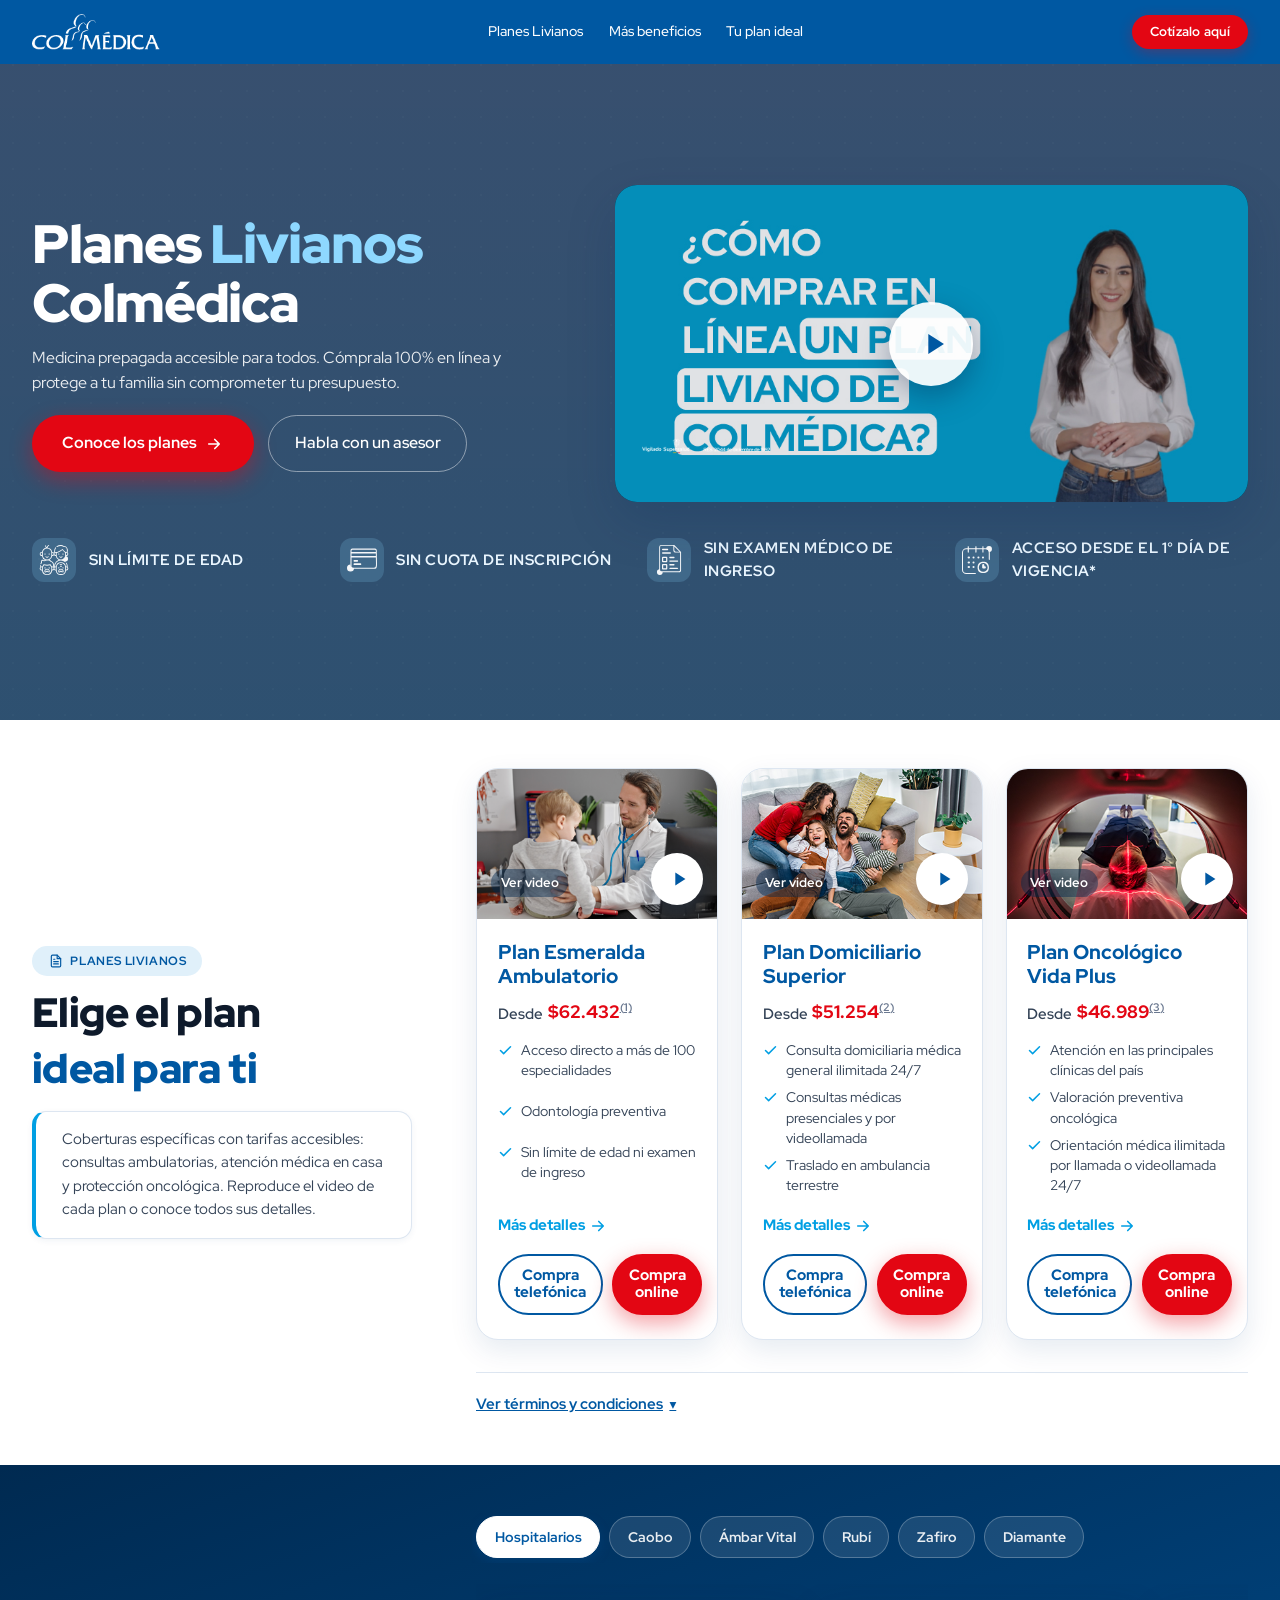
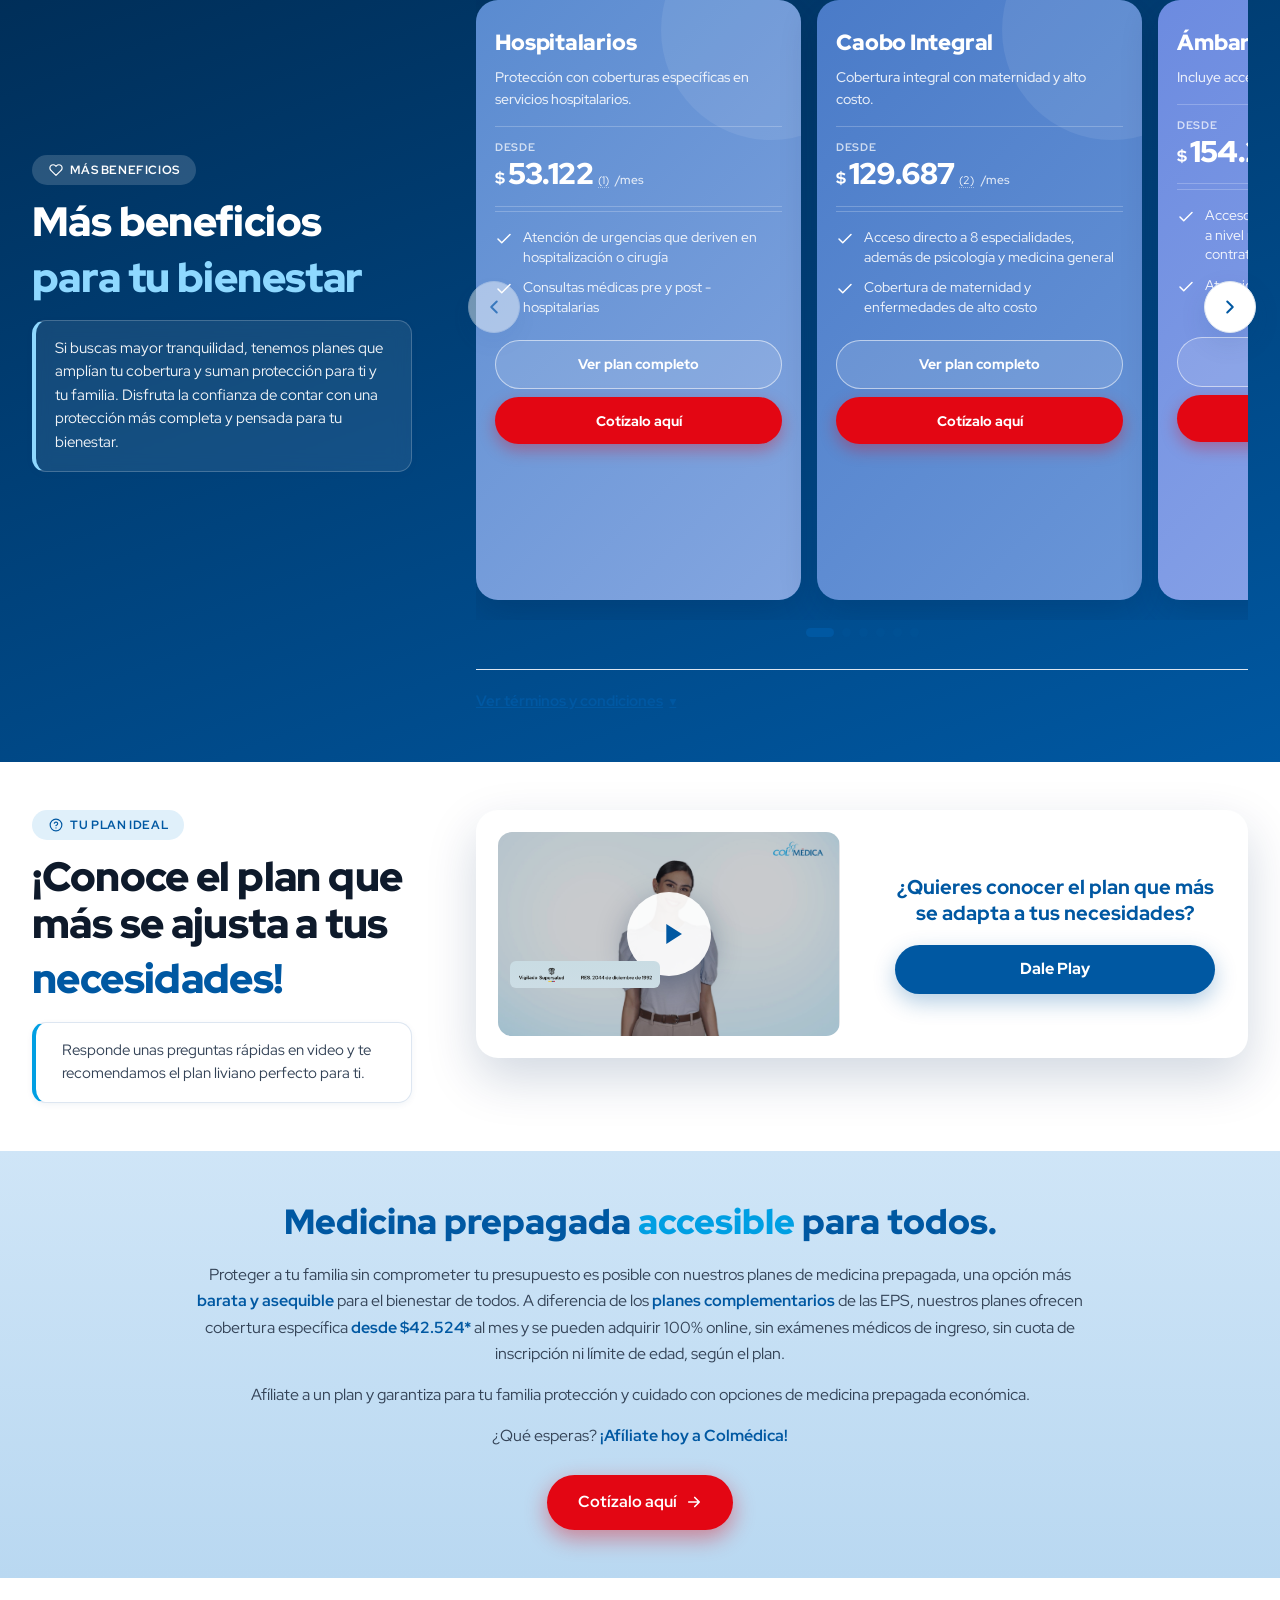
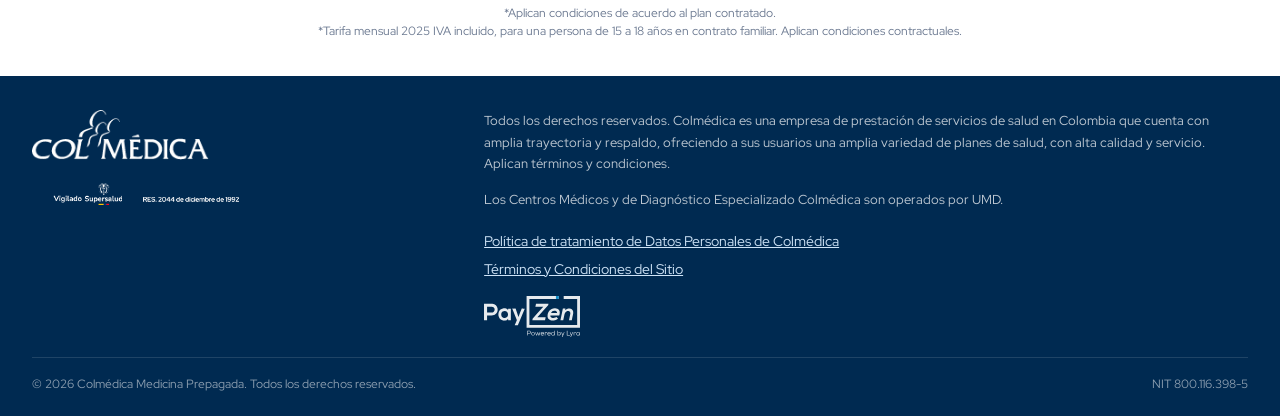
==== livianos.html @ 43567de6 "Landing Planes Livianos Colmédica en HTML limpio Migración de la página CMS a HTML estático: hero co" ====
<!DOCTYPE html>
<html lang="es">
<head>
<meta charset="UTF-8" />
<meta name="viewport" content="width=device-width, initial-scale=1.0" />
<title>Planes Livianos Colmédica | Medicina Prepagada Accesible</title>
<meta name="description" content="Complementa tu atención médica con los planes livianos de Colmédica: Esmeralda Ambulatorio, Domiciliario Superior y Oncológico Vida Plus. Medicina prepagada accesible, 100% online, sin cuota de inscripción ni examen médico de ingreso." />
<meta name="keywords" content="planes livianos, Colmédica, medicina prepagada, Esmeralda Ambulatorio, Domiciliario Superior, Oncológico Vida Plus, medicina prepagada económica, salud Colombia" />
<meta name="author" content="Colmédica Medicina Prepagada" />
<meta name="robots" content="index, follow, max-image-preview:large, max-snippet:-1, max-video-preview:-1" />
<meta name="theme-color" content="#0058A2" />
<meta name="color-scheme" content="light" />
<meta http-equiv="content-language" content="es-CO" />
<meta name="geo.region" content="CO" />

<!-- Favicons -->
<link rel="icon" href="livianos/fotos/favicon.ico" sizes="any" />
<link rel="icon" type="image/png" sizes="32x32" href="livianos/fotos/favicon-32.png" />
<link rel="icon" type="image/png" sizes="16x16" href="livianos/fotos/favicon-16.png" />
<link rel="apple-touch-icon" sizes="180x180" href="livianos/fotos/apple-touch-icon.png" />

<!-- Open Graph -->
<meta property="og:type" content="website" />
<meta property="og:site_name" content="Colmédica Medicina Prepagada" />
<meta property="og:title" content="Planes Livianos Colmédica | Medicina Prepagada Accesible" />
<meta property="og:description" content="Complementa tu atención médica con los planes livianos de Colmédica. Medicina prepagada accesible para todos: 100% online, sin cuota de inscripción ni examen médico de ingreso." />
<meta property="og:image" content="livianos/fotos/fondo-video.png" />
<meta property="og:locale" content="es_CO" />

<!-- ============================================================
     TRACKING (igual que la página actual del CMS)
     · GTM-T876BXW  -> contenedor de la página Planes Livianos
     · GTM-NNR6JKHM -> contenedor que usaba el videobot (ahora integrado)
     · Píxeles de Facebook y TikTok tal como están hoy.
     Si prefieres administrar todo desde un solo GTM, borra los bloques sobrantes.
     ============================================================ -->
<!-- Google Tag Manager (página) -->
<script>
(function(w,d,s,l,i){w[l]=w[l]||[];w[l].push({'gtm.start':new Date().getTime(),event:'gtm.js'});
var f=d.getElementsByTagName(s)[0],j=d.createElement(s),dl=l!='dataLayer'?'&l='+l:'';j.async=true;
j.src='https://www.googletagmanager.com/gtm.js?id='+i+dl;f.parentNode.insertBefore(j,f);
})(window,document,'script','dataLayer','GTM-T876BXW');
</script>
<!-- Google Tag Manager (videobot) -->
<script>
(function(w,d,s,l,i){w[l]=w[l]||[];w[l].push({'gtm.start':new Date().getTime(),event:'gtm.js'});
var f=d.getElementsByTagName(s)[0],j=d.createElement(s),dl=l!='dataLayer'?'&l='+l:'';j.async=true;
j.src='https://www.googletagmanager.com/gtm.js?id='+i+dl;f.parentNode.insertBefore(j,f);
})(window,document,'script','dataLayer','GTM-NNR6JKHM');
</script>
<!-- Facebook Pixel -->
<script>
!function(f,b,e,v,n,t,s){if(f.fbq)return;n=f.fbq=function(){n.callMethod?
n.callMethod.apply(n,arguments):n.queue.push(arguments)};if(!f._fbq)f._fbq=n;
n.push=n;n.loaded=!0;n.version='2.0';n.queue=[];t=b.createElement(e);t.async=!0;
t.src=v;s=b.getElementsByTagName(e)[0];s.parentNode.insertBefore(t,s)}(window,document,'script',
'https://connect.facebook.net/en_US/fbevents.js');
fbq('init','948938515221843');
fbq('init','1022599058648004');
fbq('track','PageView');
</script>
<!-- TikTok Pixel -->
<script>
!function(d,g,e){d.TiktokAnalyticsObject=e;var a=d[e]=d[e]||[];a.methods="page track identify instances debug on off once ready alias group enableCookie disableCookie holdConsent revokeConsent grantConsent".split(" ");a.setAndDefer=function(b,c){b[c]=function(){b.push([c].concat(Array.prototype.slice.call(arguments,0)))}};for(var i=0;i<a.methods.length;i++)a.setAndDefer(a,a.methods[i]);a.instance=function(b){b=a._i[b]||[];for(var c=0;c<a.methods.length;c++)a.setAndDefer(b,a.methods[c]);return b};a.load=function(b,c){var f="https://analytics.tiktok.com/i18n/pixel/events.js";a._i=a._i||{};a._i[b]=[];a._i[b]._u=f;a._t=a._t||{};a._t[b]=+new Date;a._o=a._o||{};a._o[b]=c||{};c=document.createElement("script");c.type="text/javascript";c.async=!0;c.src=f+"?sdkid="+b+"&lib="+e;b=document.getElementsByTagName("script")[0];b.parentNode.insertBefore(c,b)};a.load("D61MQ9RC77U10VTVVP10");a.page()}(window,document,"ttq");
</script>

<!-- Red Hat Display (manual de marca) -->
<link rel="preconnect" href="https://fonts.googleapis.com">
<link rel="preconnect" href="https://fonts.gstatic.com" crossorigin>
<link href="https://fonts.googleapis.com/css2?family=Red+Hat+Display:wght@400;500;700;900&display=swap" rel="stylesheet">

<!-- El ?v= es la "versión". Cada vez que edites estilos.css, SUBE este número -->
<link rel="stylesheet" href="livianos/css/estilos.css?v=2">

<!-- =========== DATOS ESTRUCTURADOS (schema.org / JSON-LD) =========== -->
<script type="application/ld+json">
{
  "@context": "https://schema.org",
  "@graph": [
    {
      "@type": ["MedicalOrganization", "Organization"],
      "@id": "#organization",
      "name": "Colmédica Medicina Prepagada",
      "alternateName": "Colmédica",
      "url": "https://www.colmedica.com",
      "slogan": "En Colmédica te queremos bien",
      "description": "Colmédica es una compañía de medicina prepagada en Colombia. Sus planes livianos ofrecen coberturas específicas con tarifas accesibles: consultas ambulatorias, atención domiciliaria y protección oncológica.",
      "areaServed": { "@type": "Country", "name": "Colombia" },
      "sameAs": [
        "https://www.colmedica.com",
        "https://www.facebook.com/Colmedica",
        "https://www.instagram.com/colmedica",
        "https://www.linkedin.com/company/colmedica",
        "https://www.youtube.com/user/Colmedica"
      ]
    },
    {
      "@type": "OfferCatalog",
      "@id": "#planes-livianos",
      "name": "Planes Livianos de medicina prepagada Colmédica",
      "provider": { "@id": "#organization" },
      "itemListElement": [
        { "@type": "Offer", "name": "Plan Esmeralda Ambulatorio", "category": "Medicina prepagada", "price": "62432", "priceCurrency": "COP", "availability": "https://schema.org/InStock", "url": "plan-esmeralda-ambulatorio.html", "itemOffered": { "@type": "Service", "name": "Plan Esmeralda Ambulatorio", "serviceType": "Medicina prepagada", "provider": { "@id": "#organization" } } },
        { "@type": "Offer", "name": "Plan Domiciliario Superior", "category": "Medicina prepagada", "price": "51254", "priceCurrency": "COP", "availability": "https://schema.org/InStock", "url": "plan-domiciliario-superior.html", "itemOffered": { "@type": "Service", "name": "Plan Domiciliario Superior", "serviceType": "Medicina prepagada", "provider": { "@id": "#organization" } } },
        { "@type": "Offer", "name": "Plan Oncológico Vida Plus", "category": "Medicina prepagada", "price": "46989", "priceCurrency": "COP", "availability": "https://schema.org/InStock", "url": "plan-oncologico-vida-plus.html", "itemOffered": { "@type": "Service", "name": "Plan Oncológico Vida Plus", "serviceType": "Medicina prepagada", "provider": { "@id": "#organization" } } }
      ]
    }
  ]
}
</script>
</head>
<body>

<!-- Google Tag Manager (noscript) -->
<noscript><iframe src="https://www.googletagmanager.com/ns.html?id=GTM-T876BXW" height="0" width="0" style="display:none;visibility:hidden"></iframe></noscript>
<noscript><img height="1" width="1" style="display:none" src="https://www.facebook.com/tr?id=948938515221843&ev=PageView&noscript=1"></noscript>

<a class="skip-link" href="#contenido">Saltar al contenido</a>

<!-- Progress bar -->
<div id="scroll-progress"></div>

<!-- =========== HEADER =========== -->
<header class="site-header" id="siteHeader">
  <div class="wrap header-inner">
    <a href="#" class="logo-link" aria-label="Colmédica inicio">
      <img src="livianos/fotos/colmedica-logo-white.png" alt="Colmédica" class="brand-logo">
    </a>

    <nav class="main-nav">
      <a href="#planes">Planes Livianos</a>
      <a href="#beneficios">Más beneficios</a>
      <a href="#tu-plan-ideal">Tu plan ideal</a>
    </nav>

    <div class="header-actions">
      <a href="https://colmedica.s3.us-east-2.amazonaws.com/index.html" class="btn-header-cta" data-s3="livianos">Cotízalo aquí</a>
      <button class="hamburger" id="hamburgerBtn" aria-label="Menú">
        <span></span><span></span><span></span>
      </button>
    </div>
  </div>
</header>

<!-- Mobile menu -->
<div class="mobile-menu" id="mobileMenu" aria-hidden="true">
  <a href="#planes" onclick="closeMobile()">Planes Livianos</a>
  <a href="#beneficios" onclick="closeMobile()">Más beneficios</a>
  <a href="#tu-plan-ideal" onclick="closeMobile()">Tu plan ideal</a>
</div>

<main id="contenido">

<!-- =========== HERO: video principal + beneficios =========== -->
<section class="hero hero--livianos">
  <div class="wrap hero-wrap">
    <div class="hero-grid">
      <div class="hero-copy">
        <h1>Planes <em>Livianos</em> Colmédica</h1>
        <p class="hero-sub">Medicina prepagada accesible para todos. Cómprala 100% en línea y protege a tu familia sin comprometer tu presupuesto.</p>
        <div class="hero-ctas">
          <a href="#planes" class="btn-primary">
            Conoce los planes
            <svg viewBox="0 0 24 24" width="18" height="18" fill="none" stroke="currentColor" stroke-width="2.2" stroke-linecap="round" stroke-linejoin="round"><path d="M5 12h14M13 6l6 6-6 6"/></svg>
          </a>
          <a href="https://colmedica.s3.us-east-2.amazonaws.com/index.html" class="btn-ghost" data-s3="livianos">Habla con un asesor</a>
        </div>
      </div>

      <!-- Video principal con sello Vigilado -->
      <div class="video-card">
        <video id="videoHome" poster="livianos/fotos/fondo-video.png" preload="metadata" playsinline>
          <source src="livianos/videos/Bienvenida_e-commerce.mp4" type="video/mp4">
        </video>
        <button class="video-play-btn" id="videoHomePlay" aria-label="Reproducir video">
          <span class="play-circle">
            <svg viewBox="0 0 24 24" fill="currentColor"><path d="M8 5v14l11-7z"/></svg>
          </span>
        </button>
        <span class="vigilado-video"><img src="livianos/fotos/logo-SuperSalud-Res-white.png" alt="Vigilado Supersalud"></span>
      </div>
    </div>

    <!-- Beneficios (misma estructura de la página actual) -->
    <div class="hero-benefits" role="list">
      <div class="hero-stat" role="listitem">
        <span class="hero-stat-icon"><img src="livianos/fotos/usuarios.svg" alt=""></span>
        <div class="hero-stat-text"><div class="hero-stat-label">Sin límite de edad</div></div>
      </div>
      <div class="hero-stat" role="listitem">
        <span class="hero-stat-icon"><img src="livianos/fotos/tarjeta.svg" alt=""></span>
        <div class="hero-stat-text"><div class="hero-stat-label">Sin cuota de inscripción</div></div>
      </div>
      <div class="hero-stat" role="listitem">
        <span class="hero-stat-icon"><img src="livianos/fotos/hoja.svg" alt=""></span>
        <div class="hero-stat-text"><div class="hero-stat-label">Sin examen médico de ingreso</div></div>
      </div>
      <div class="hero-stat" role="listitem">
        <span class="hero-stat-icon"><img src="livianos/fotos/calendario.svg" alt=""></span>
        <div class="hero-stat-text"><div class="hero-stat-label">Acceso desde el 1° día de vigencia*</div></div>
      </div>
    </div>
  </div>
</section>

<!-- =========== 1. PLANES LIVIANOS =========== -->
<section class="block band-soft" id="planes">
  <div class="wrap">
    <div class="col-aside">
      <div class="section-header">
        <span class="section-tag"><span class="section-tag-icon"><svg viewBox="0 0 24 24" fill="none" stroke="currentColor" stroke-width="2" stroke-linecap="round" stroke-linejoin="round"><path d="M14 2H6a2 2 0 0 0-2 2v16a2 2 0 0 0 2 2h12a2 2 0 0 0 2-2V8z"/><path d="M14 2v6h6M16 13H8M16 17H8M10 9H8"/></svg></span>Planes Livianos</span>
        <h2 class="section-title">Elige el plan <em>ideal para ti</em></h2>
      </div>
      <div class="seo-card seo-card--no-icon">
        <p>Coberturas específicas con tarifas accesibles: consultas ambulatorias, atención médica en casa y protección oncológica. Reproduce el video de cada plan o conoce todos sus detalles.</p>
      </div>
    </div>

    <div class="col-body">
      <div class="livianos-grid">

        <!-- Plan Esmeralda Ambulatorio -->
        <article class="lplan-card">
          <button class="lplan-media" type="button" onclick="openPlanVideo('esmeralda')" aria-label="Ver video del Plan Esmeralda Ambulatorio">
            <img src="livianos/fotos/EsmeraldaAmbulatorioHome.png" alt="Plan Esmeralda Ambulatorio" loading="lazy">
            <span class="lplan-play-label">Ver video</span>
            <span class="lplan-play"><svg viewBox="0 0 24 24" fill="currentColor"><path d="M8 5v14l11-7z"/></svg></span>
          </button>
          <div class="lplan-body">
            <a href="plan-esmeralda-ambulatorio.html" class="agregar-utm"><h3>Plan Esmeralda Ambulatorio</h3></a>
            <p class="lplan-price"><span class="lplan-price-from">Desde</span>$62.432<sup><a href="#livianos-terms" data-open-terms>(1)</a></sup></p>
            <ul class="lplan-features">
              <li><svg viewBox="0 0 24 24" fill="none" stroke="currentColor" stroke-width="2.4" stroke-linecap="round" stroke-linejoin="round"><path d="M20 6 9 17l-5-5"/></svg>Acceso directo a más de 100 especialidades</li>
              <li><svg viewBox="0 0 24 24" fill="none" stroke="currentColor" stroke-width="2.4" stroke-linecap="round" stroke-linejoin="round"><path d="M20 6 9 17l-5-5"/></svg>Odontología preventiva</li>
              <li><svg viewBox="0 0 24 24" fill="none" stroke="currentColor" stroke-width="2.4" stroke-linecap="round" stroke-linejoin="round"><path d="M20 6 9 17l-5-5"/></svg>Sin límite de edad ni examen de ingreso</li>
            </ul>
            <div class="lplan-detalles">
              <a href="plan-esmeralda-ambulatorio.html" class="agregar-utm">Más detalles <svg viewBox="0 0 24 24" fill="none" stroke="currentColor" stroke-width="2.2" stroke-linecap="round" stroke-linejoin="round"><path d="M5 12h14M13 6l6 6-6 6"/></svg></a>
            </div>
            <div class="lplan-actions">
              <button class="btn-tel" type="button" data-s3="livianos">Compra telefónica</button>
              <a class="btn-buy agregar-utm" href="https://www.colmedica.com/Productos/Paginas/Registro.aspx?CodigoPlan=40">Compra online</a>
            </div>
          </div>
        </article>

        <!-- Plan Domiciliario Superior -->
        <article class="lplan-card">
          <button class="lplan-media" type="button" onclick="openPlanVideo('domiciliario')" aria-label="Ver video del Plan Domiciliario Superior">
            <img src="livianos/fotos/DomiciliarioSuperiorHome.png" alt="Plan Domiciliario Superior" loading="lazy">
            <span class="lplan-play-label">Ver video</span>
            <span class="lplan-play"><svg viewBox="0 0 24 24" fill="currentColor"><path d="M8 5v14l11-7z"/></svg></span>
          </button>
          <div class="lplan-body">
            <a href="plan-domiciliario-superior.html" class="agregar-utm"><h3>Plan Domiciliario Superior</h3></a>
            <p class="lplan-price"><span class="lplan-price-from">Desde</span>$51.254<sup><a href="#livianos-terms" data-open-terms>(2)</a></sup></p>
            <ul class="lplan-features">
              <li><svg viewBox="0 0 24 24" fill="none" stroke="currentColor" stroke-width="2.4" stroke-linecap="round" stroke-linejoin="round"><path d="M20 6 9 17l-5-5"/></svg>Consulta domiciliaria médica general ilimitada 24/7</li>
              <li><svg viewBox="0 0 24 24" fill="none" stroke="currentColor" stroke-width="2.4" stroke-linecap="round" stroke-linejoin="round"><path d="M20 6 9 17l-5-5"/></svg>Consultas médicas presenciales y por videollamada</li>
              <li><svg viewBox="0 0 24 24" fill="none" stroke="currentColor" stroke-width="2.4" stroke-linecap="round" stroke-linejoin="round"><path d="M20 6 9 17l-5-5"/></svg>Traslado en ambulancia terrestre</li>
            </ul>
            <div class="lplan-detalles">
              <a href="plan-domiciliario-superior.html" class="agregar-utm">Más detalles <svg viewBox="0 0 24 24" fill="none" stroke="currentColor" stroke-width="2.2" stroke-linecap="round" stroke-linejoin="round"><path d="M5 12h14M13 6l6 6-6 6"/></svg></a>
            </div>
            <div class="lplan-actions">
              <button class="btn-tel" type="button" data-s3="livianos">Compra telefónica</button>
              <a class="btn-buy agregar-utm" href="https://www.colmedica.com/Productos/Paginas/Registro.aspx?CodigoPlan=102">Compra online</a>
            </div>
          </div>
        </article>

        <!-- Plan Oncológico Vida Plus -->
        <article class="lplan-card">
          <button class="lplan-media" type="button" onclick="openPlanVideo('oncologico')" aria-label="Ver video del Plan Oncológico Vida Plus">
            <img src="livianos/fotos/OncologicoHome.png" alt="Plan Oncológico Vida Plus" loading="lazy">
            <span class="lplan-play-label">Ver video</span>
            <span class="lplan-play"><svg viewBox="0 0 24 24" fill="currentColor"><path d="M8 5v14l11-7z"/></svg></span>
          </button>
          <div class="lplan-body">
            <a href="plan-oncologico-vida-plus.html" class="agregar-utm"><h3>Plan Oncológico Vida Plus</h3></a>
            <p class="lplan-price"><span class="lplan-price-from">Desde</span>$46.989<sup><a href="#livianos-terms" data-open-terms>(3)</a></sup></p>
            <ul class="lplan-features">
              <li><svg viewBox="0 0 24 24" fill="none" stroke="currentColor" stroke-width="2.4" stroke-linecap="round" stroke-linejoin="round"><path d="M20 6 9 17l-5-5"/></svg>Atención en las principales clínicas del país</li>
              <li><svg viewBox="0 0 24 24" fill="none" stroke="currentColor" stroke-width="2.4" stroke-linecap="round" stroke-linejoin="round"><path d="M20 6 9 17l-5-5"/></svg>Valoración preventiva oncológica</li>
              <li><svg viewBox="0 0 24 24" fill="none" stroke="currentColor" stroke-width="2.4" stroke-linecap="round" stroke-linejoin="round"><path d="M20 6 9 17l-5-5"/></svg>Orientación médica ilimitada por llamada o videollamada 24/7</li>
            </ul>
            <div class="lplan-detalles">
              <a href="plan-oncologico-vida-plus.html" class="agregar-utm">Más detalles <svg viewBox="0 0 24 24" fill="none" stroke="currentColor" stroke-width="2.2" stroke-linecap="round" stroke-linejoin="round"><path d="M5 12h14M13 6l6 6-6 6"/></svg></a>
            </div>
            <div class="lplan-actions">
              <button class="btn-tel" type="button" data-s3="livianos">Compra telefónica</button>
              <a class="btn-buy agregar-utm" href="https://www.colmedica.com/Productos/Paginas/Registro.aspx?CodigoPlan=88">Compra online</a>
            </div>
          </div>
        </article>
      </div>

      <!-- Términos y condiciones de los planes livianos -->
      <details class="terms-toggle" id="livianos-terms">
        <summary>Ver términos y condiciones</summary>
        <div class="terms-content">
          <ol class="terms-list">
            <li>Valor mensual 2026 con IVA para una persona de 3 a 17 años, plan <strong>Esmeralda Ambulatorio</strong>. Aplican condiciones contractuales.</li>
            <li>Tarifa mensual IVA incluido, plan <strong>Domiciliario Superior</strong>. Aplican condiciones. No aplica para contratos ya existentes.</li>
            <li>Valor mensual 2026 con IVA para una persona de 15 a 18 años en un contrato familiar, plan <strong>Oncológico Vida Plus</strong>. Aplican condiciones contractuales.</li>
          </ol>
          <p>*Aplican condiciones de acuerdo al plan contratado.</p>
          <p>La celebración de contratos de medicina prepagada requiere afiliación al Sistema General de Seguridad Social en Salud y continuidad en el pago de las cotizaciones.</p>
        </div>
      </details>
    </div>
  </div>
</section>

<!-- =========== 2. MÁS BENEFICIOS PARA TU BIENESTAR (planes de la landing, de Hospitalarios a Diamante) =========== -->
<section class="block band-blue" id="beneficios">
  <div class="wrap">
    <div class="col-aside">
      <div class="section-header">
        <span class="section-tag"><span class="section-tag-icon"><svg viewBox="0 0 24 24" fill="none" stroke="currentColor" stroke-width="2" stroke-linecap="round" stroke-linejoin="round"><path d="M20.84 4.61a5.5 5.5 0 0 0-7.78 0L12 5.67l-1.06-1.06a5.5 5.5 0 0 0-7.78 7.78l1.06 1.06L12 21.23l7.78-7.78 1.06-1.06a5.5 5.5 0 0 0 0-7.78z"/></svg></span>Más beneficios</span>
        <h2 class="section-title">Más beneficios <em>para tu bienestar</em></h2>
      </div>
      <div class="seo-card">
        <p>Si buscas mayor tranquilidad, tenemos planes que amplían tu cobertura y suman protección para ti y tu familia. Disfruta la confianza de contar con una protección más completa y pensada para tu bienestar.</p>
      </div>
    </div>

    <div class="col-body">
      <!-- Carrusel de NOMBRES de planes (pills) — sincronizado con las cards -->
      <div class="planes-pills-wrap">
        <div class="planes-pills" id="planesPills" role="tablist" aria-label="Selecciona un plan"></div>
      </div>

      <div class="planes-carousel-wrap">
        <button class="carousel-arrow prev" id="planPrev" aria-label="Plan anterior">
          <svg viewBox="0 0 24 24" fill="none" stroke="currentColor" stroke-width="2.2" stroke-linecap="round" stroke-linejoin="round"><path d="M15 18l-6-6 6-6"/></svg>
        </button>
        <button class="carousel-arrow next" id="planNext" aria-label="Plan siguiente">
          <svg viewBox="0 0 24 24" fill="none" stroke="currentColor" stroke-width="2.2" stroke-linecap="round" stroke-linejoin="round"><path d="M9 18l6-6-6-6"/></svg>
        </button>

        <div class="planes-carousel" id="planesCarousel">
          <!-- 1. Hospitalarios -->
          <article class="plan-card" data-gama="hospitalarios">
            <h3 class="plan-gama">Hospitalarios</h3>
            <p class="plan-tagline">Protección con coberturas específicas en servicios hospitalarios.</p>
            <div class="plan-price">
              <span class="plan-price-from">Desde</span>
              <div class="plan-price-amount">
                <span class="plan-price-currency">$</span>
                <span class="plan-price-value">53.122</span><sup class="plan-price-ref"><a href="#planes-terms" data-open-terms>(1)</a></sup>
                <span class="plan-price-period">/mes</span>
              </div>
            </div>
            <ul class="plan-features">
              <li><svg viewBox="0 0 24 24" fill="none" stroke="currentColor" stroke-width="2" stroke-linecap="round" stroke-linejoin="round"><path d="M20 6 9 17l-5-5"/></svg>Atención de urgencias que deriven en hospitalización o cirugía</li>
              <li><svg viewBox="0 0 24 24" fill="none" stroke="currentColor" stroke-width="2" stroke-linecap="round" stroke-linejoin="round"><path d="M20 6 9 17l-5-5"/></svg>Consultas médicas pre y post - hospitalarias</li>
            </ul>
            <div class="plan-actions">
              <button class="btn-plan-detail" onclick="openPlan('hospitalarios')">Ver plan completo</button>
              <a href="https://colmedica.s3.us-east-2.amazonaws.com/index.html" class="btn-plan-cotizar" data-s3-gama="hospitalarios">Cotízalo aquí</a>
            </div>
          </article>

          <!-- 2. Caobo Integral -->
          <article class="plan-card" data-gama="caobo">
            <h3 class="plan-gama">Caobo Integral</h3>
            <p class="plan-tagline">Cobertura integral con maternidad y alto costo.</p>
            <div class="plan-price">
              <span class="plan-price-from">Desde</span>
              <div class="plan-price-amount">
                <span class="plan-price-currency">$</span>
                <span class="plan-price-value">129.687</span><sup class="plan-price-ref"><a href="#planes-terms" data-open-terms>(2)</a></sup>
                <span class="plan-price-period">/mes</span>
              </div>
            </div>
            <ul class="plan-features">
              <li><svg viewBox="0 0 24 24" fill="none" stroke="currentColor" stroke-width="2" stroke-linecap="round" stroke-linejoin="round"><path d="M20 6 9 17l-5-5"/></svg>Acceso directo a 8 especialidades, además de psicología y medicina general</li>
              <li><svg viewBox="0 0 24 24" fill="none" stroke="currentColor" stroke-width="2" stroke-linecap="round" stroke-linejoin="round"><path d="M20 6 9 17l-5-5"/></svg>Cobertura de maternidad y enfermedades de alto costo</li>
            </ul>
            <div class="plan-actions">
              <button class="btn-plan-detail" onclick="openPlan('caobo')">Ver plan completo</button>
              <a href="https://colmedica.s3.us-east-2.amazonaws.com/index.html" class="btn-plan-cotizar" data-s3-gama="caobo">Cotízalo aquí</a>
            </div>
          </article>

          <!-- 3. Ámbar Vital -->
          <article class="plan-card" data-gama="ambar">
            <h3 class="plan-gama">Ámbar Vital</h3>
            <p class="plan-tagline">Incluye acceso a 4 clínicas VIP a nivel nacional.</p>
            <div class="plan-price">
              <span class="plan-price-from">Desde</span>
              <div class="plan-price-amount">
                <span class="plan-price-currency">$</span>
                <span class="plan-price-value">154.219</span><sup class="plan-price-ref"><a href="#planes-terms" data-open-terms>(3)</a></sup>
                <span class="plan-price-period">/mes</span>
              </div>
            </div>
            <ul class="plan-features">
              <li><svg viewBox="0 0 24 24" fill="none" stroke="currentColor" stroke-width="2" stroke-linecap="round" stroke-linejoin="round"><path d="M20 6 9 17l-5-5"/></svg>Acceso directo a médicos e instituciones a nivel nacional, de acuerdo con la red contratada para este plan</li>
              <li><svg viewBox="0 0 24 24" fill="none" stroke="currentColor" stroke-width="2" stroke-linecap="round" stroke-linejoin="round"><path d="M20 6 9 17l-5-5"/></svg>Atención en clínicas VIP en Bogotá, Cali, Medellín y Barranquilla</li>
            </ul>
            <div class="plan-actions">
              <button class="btn-plan-detail" onclick="openPlan('ambar')">Ver plan completo</button>
              <a href="https://colmedica.s3.us-east-2.amazonaws.com/index.html" class="btn-plan-cotizar" data-s3-gama="ambar">Cotízalo aquí</a>
            </div>
          </article>

          <!-- 4. Rubí -->
          <article class="plan-card" data-gama="rubi">
            <h3 class="plan-gama">Planes Rubí</h3>
            <p class="plan-tagline">Protección y cuidado confiable para los tuyos.</p>
            <div class="plan-price">
              <span class="plan-price-from">Desde</span>
              <div class="plan-price-amount">
                <span class="plan-price-currency">$</span>
                <span class="plan-price-value">257.664</span><sup class="plan-price-ref"><a href="#planes-terms" data-open-terms>(4)</a></sup>
                <span class="plan-price-period">/mes</span>
              </div>
            </div>
            <ul class="plan-features">
              <li><svg viewBox="0 0 24 24" fill="none" stroke="currentColor" stroke-width="2" stroke-linecap="round" stroke-linejoin="round"><path d="M20 6 9 17l-5-5"/></svg>Servicio de orientación médica 24/7</li>
              <li><svg viewBox="0 0 24 24" fill="none" stroke="currentColor" stroke-width="2" stroke-linecap="round" stroke-linejoin="round"><path d="M20 6 9 17l-5-5"/></svg>+100 especialidades de acceso directo</li>
              <li><svg viewBox="0 0 24 24" fill="none" stroke="currentColor" stroke-width="2" stroke-linecap="round" stroke-linejoin="round"><path d="M20 6 9 17l-5-5"/></svg>+4.400 profesionales adscritos</li>
              <li><svg viewBox="0 0 24 24" fill="none" stroke="currentColor" stroke-width="2" stroke-linecap="round" stroke-linejoin="round"><path d="M20 6 9 17l-5-5"/></svg>Medicamentos ambulatorios pre y post-hospitalarios</li>
              <li><svg viewBox="0 0 24 24" fill="none" stroke="currentColor" stroke-width="2" stroke-linecap="round" stroke-linejoin="round"><path d="M20 6 9 17l-5-5"/></svg>33 Centros Médicos, de Diagnóstico y Odontológicos propios</li>
            </ul>
            <div class="plan-actions">
              <button class="btn-plan-detail" onclick="openPlan('rubi')">Ver plan completo</button>
              <a href="https://colmedica.s3.us-east-2.amazonaws.com/index.html" class="btn-plan-cotizar" data-s3-gama="rubi">Cotízalo aquí</a>
            </div>
          </article>

          <!-- 5. Zafiro -->
          <article class="plan-card" data-gama="zafiro">
            <h3 class="plan-gama">Planes Zafiro</h3>
            <p class="plan-tagline">Coberturas y acceso élite para tu salud.</p>
            <div class="plan-price">
              <span class="plan-price-from">Desde</span>
              <div class="plan-price-amount">
                <span class="plan-price-currency">$</span>
                <span class="plan-price-value">301.786</span><sup class="plan-price-ref"><a href="#planes-terms" data-open-terms>(5)</a></sup>
                <span class="plan-price-period">/mes</span>
              </div>
            </div>
            <ul class="plan-features">
              <li><svg viewBox="0 0 24 24" fill="none" stroke="currentColor" stroke-width="2" stroke-linecap="round" stroke-linejoin="round"><path d="M20 6 9 17l-5-5"/></svg>Centro médico exclusivo Zafiro en Bogotá</li>
              <li><svg viewBox="0 0 24 24" fill="none" stroke="currentColor" stroke-width="2" stroke-linecap="round" stroke-linejoin="round"><path d="M20 6 9 17l-5-5"/></svg>Asistencia en viajes en el exterior</li>
              <li><svg viewBox="0 0 24 24" fill="none" stroke="currentColor" stroke-width="2" stroke-linecap="round" stroke-linejoin="round"><path d="M20 6 9 17l-5-5"/></svg>Red hospitalaria VIP</li>
              <li><svg viewBox="0 0 24 24" fill="none" stroke="currentColor" stroke-width="2" stroke-linecap="round" stroke-linejoin="round"><path d="M20 6 9 17l-5-5"/></svg>Reembolso para copagos y cuotas moderadoras*</li>
              <li><svg viewBox="0 0 24 24" fill="none" stroke="currentColor" stroke-width="2" stroke-linecap="round" stroke-linejoin="round"><path d="M20 6 9 17l-5-5"/></svg>Auxilio para nueva tecnología en servicios ambulatorios y hospitalarios*</li>
            </ul>
            <div class="plan-actions">
              <button class="btn-plan-detail" onclick="openPlan('zafiro')">Ver plan completo</button>
              <a href="https://colmedica.s3.us-east-2.amazonaws.com/index.html" class="btn-plan-cotizar" data-s3-gama="zafiro">Cotízalo aquí</a>
            </div>
          </article>

          <!-- 6. Diamante -->
          <article class="plan-card" data-gama="diamante">
            <h3 class="plan-gama">Planes Diamante</h3>
            <p class="plan-tagline">Cobertura superior y asistencia en viajes en el exterior.</p>
            <div class="plan-price">
              <span class="plan-price-from">Desde</span>
              <div class="plan-price-amount">
                <span class="plan-price-currency">$</span>
                <span class="plan-price-value">428.782</span><sup class="plan-price-ref"><a href="#planes-terms" data-open-terms>(6)</a></sup>
                <span class="plan-price-period">/mes</span>
              </div>
            </div>
            <ul class="plan-features">
              <li><svg viewBox="0 0 24 24" fill="none" stroke="currentColor" stroke-width="2" stroke-linecap="round" stroke-linejoin="round"><path d="M20 6 9 17l-5-5"/></svg>Reembolso para que elijas libremente dónde y con quién atenderte aunque no haga parte de nuestra guía médica**</li>
              <li><svg viewBox="0 0 24 24" fill="none" stroke="currentColor" stroke-width="2" stroke-linecap="round" stroke-linejoin="round"><path d="M20 6 9 17l-5-5"/></svg>Reembolso para copagos y cuotas moderadoras*</li>
              <li><svg viewBox="0 0 24 24" fill="none" stroke="currentColor" stroke-width="2" stroke-linecap="round" stroke-linejoin="round"><path d="M20 6 9 17l-5-5"/></svg>Hospitalización en habitación tipo suite</li>
              <li><svg viewBox="0 0 24 24" fill="none" stroke="currentColor" stroke-width="2" stroke-linecap="round" stroke-linejoin="round"><path d="M20 6 9 17l-5-5"/></svg>Auxilio diario por hospitalización*</li>
              <li><svg viewBox="0 0 24 24" fill="none" stroke="currentColor" stroke-width="2" stroke-linecap="round" stroke-linejoin="round"><path d="M20 6 9 17l-5-5"/></svg>Auxilio para nueva tecnología en servicios ambulatorios y hospitalarios*</li>
            </ul>
            <div class="plan-actions">
              <button class="btn-plan-detail" onclick="openPlan('diamante')">Ver plan completo</button>
              <a href="https://colmedica.s3.us-east-2.amazonaws.com/index.html" class="btn-plan-cotizar" data-s3-gama="diamante">Cotízalo aquí</a>
            </div>
          </article>
        </div><!-- /.planes-carousel -->

        <!-- Indicadores -->
        <div class="carousel-ctrls">
          <div class="carousel-dots" id="planDots"></div>
        </div>
      </div><!-- /.planes-carousel-wrap -->

      <!-- Términos y condiciones (toggle) -->
      <details class="terms-toggle" id="planes-terms">
        <summary>Ver términos y condiciones</summary>
        <div class="terms-content">
          <ol class="terms-list">
            <li>Tarifa mensual 2026 IVA incluido, para una persona de 5 a 14 años en contrato familiar, plan <strong>Hospitalario Rubí</strong> para la alternativa que tiene un límite máximo total anual de cobertura de 50 SMLMV.</li>
            <li>Tarifa mensual 2026 IVA incluido, para una persona de 5 a 14 años en contrato familiar, plan <strong>Caobo Integral</strong>. Venta para personas con residencia en Bogotá o Chía.</li>
            <li>Tarifa mensual 2026 IVA incluido, para una persona de 5 a 14 años en contrato familiar, plan <strong>Ámbar Vital</strong>. Venta para personas con residencia a nivel nacional, excluyendo Bogotá y municipios aledaños a Bogotá.</li>
            <li>Tarifa mensual 2026 IVA incluido, para una persona de 5 a 14 años en contrato familiar, plan <strong>Rubí Integral</strong>. Venta para personas con residencia en Bogotá o Chía.</li>
            <li>Tarifa mensual 2026 IVA incluido, para una persona de 5 a 14 años en contrato familiar, plan <strong>Zafiro Exclusivo</strong>. Venta para personas con residencia en Bogotá o Chía.</li>
            <li>Tarifa mensual 2026 IVA incluido, para una persona de 5 a 14 años en contrato familiar, plan <strong>Diamante Élite</strong>. Venta a nivel nacional.</li>
          </ol>

          <p>* Servicio válido para los planes Diamante Élite Superior y Zafiro Élite Superior.</p>
          <p>** Válido para los planes Diamante Élite Superior y Diamante Élite.</p>
          <p>La red hospitalaria del plan Ámbar Vital incluye las siguientes instituciones VIP: Clínica del Country, Clínica Imbanaco, Clínica Portoazul y Clínica Las Américas.</p>
          <p>La hospitalización en habitación tipo suite es un servicio válido para los planes Diamante Élite Superior y Zafiro Élite Superior, siempre que la oferta de la IPS lo permita y pagando 4 Unidades de Pago Directo (UPD) por concepto de habitación hospitalaria.</p>
          <p>El servicio de médico domiciliario 24/7 está sujeto a la disponibilidad del prestador al momento de la solicitud, únicamente para Bogotá aplica la atención 24/7.</p>
          <p>El acceso a las consultas del plan Caobo Integral se realiza a través de los Centros Médicos Colmédica definidos para tal fin.</p>
          <p>Los Centros Médicos, de Diagnóstico y Odontológicos Colmédica son operados por UMD.</p>
          <p>Centro Médico Colmédica exclusivo para usuarios de los planes: Diamante, Zafiro y Océano.</p>
          <p>La asistencia en viajes es un beneficio no contractual que es otorgado por Colmédica de manera discrecional y sin costo para algunos de sus planes de medicina prepagada, de acuerdo con las condiciones establecidas por esta compañía. Puede ser modificado o retirado unilateralmente en cualquier momento sin aviso previo.</p>
          <p>A los servicios aquí contemplados les aplican condiciones contractuales de acuerdo con el plan contratado. Para más información, contacta a uno de nuestros asesores en <a href="https://www.colmedica.com/planes" target="_blank" rel="noopener">www.colmedica.com/planes</a>, opción ‘Cotizar’.</p>
        </div>
      </details>
    </div>
  </div>
</section>

<!-- =========== 3. VIDEOBOT — ¡Conoce el plan que más se ajusta a tus necesidades! =========== -->
<section class="block band-soft" id="tu-plan-ideal">
  <div class="wrap">
    <div class="col-aside">
      <div class="section-header">
        <span class="section-tag"><span class="section-tag-icon"><svg viewBox="0 0 24 24" fill="none" stroke="currentColor" stroke-width="2" stroke-linecap="round" stroke-linejoin="round"><circle cx="12" cy="12" r="10"/><path d="M9.09 9a3 3 0 0 1 5.83 1c0 2-3 3-3 3M12 17h.01"/></svg></span>Tu plan ideal</span>
        <h2 class="section-title">¡Conoce el plan que más se ajusta a tus <em>necesidades!</em></h2>
      </div>
      <div class="seo-card seo-card--no-icon">
        <p>Responde unas preguntas rápidas en video y te recomendamos el plan liviano perfecto para ti.</p>
      </div>
    </div>

    <div class="col-body">
      <div class="vbot-shell" id="videobot"><!-- El videobot se genera desde livianos/js/app.js --></div>
    </div>
  </div>
</section>

<!-- =========== 4. MEDICINA PREPAGADA ACCESIBLE (texto SEO) =========== -->
<section class="block band-blue-medium" id="accesible">
  <div class="wrap">
    <div class="seo-block">
      <h2>Medicina prepagada <em>accesible</em> para todos.</h2>
      <p>Proteger a tu familia sin comprometer tu presupuesto es posible con nuestros planes de medicina prepagada, una opción más <strong>barata y asequible</strong> para el bienestar de todos. A diferencia de los <strong>planes complementarios</strong> de las EPS, nuestros planes ofrecen cobertura específica <strong>desde $42.524*</strong> al mes y se pueden adquirir 100% online, sin exámenes médicos de ingreso, sin cuota de inscripción ni límite de edad, según el plan.</p>
      <p>Afíliate a un plan y garantiza para tu familia protección y cuidado con opciones de medicina prepagada económica.</p>
      <p>¿Qué esperas? <strong>¡Afíliate hoy a Colmédica!</strong></p>
      <div class="hero-ctas" style="justify-content:center; margin-top:1.6rem">
        <a href="https://colmedica.s3.us-east-2.amazonaws.com/index.html" class="btn-primary" data-s3="livianos">
          Cotízalo aquí
          <svg viewBox="0 0 24 24" width="18" height="18" fill="none" stroke="currentColor" stroke-width="2.2" stroke-linecap="round" stroke-linejoin="round"><path d="M5 12h14M13 6l6 6-6 6"/></svg>
        </a>
      </div>
    </div>
  </div>
</section>

<!-- Legales -->
<div class="legales">
  <p>*Aplican condiciones de acuerdo al plan contratado.</p>
  <p>*Tarifa mensual 2025 IVA incluido, para una persona de 15 a 18 años en contrato familiar. Aplican condiciones contractuales.</p>
</div>

</main>

<!-- =========== FOOTER =========== -->
<footer class="site-footer">
  <div class="wrap">
    <div class="footer-grid">
      <div class="footer-logos">
        <span class="footer-logo-main" aria-label="Colmédica">
          <img src="livianos/fotos/colmedica-logo-white.png" alt="Colmédica" class="brand-logo-footer">
        </span>
        <a href="https://www.supersalud.gov.co/" target="_blank" class="footer-supersalud" aria-label="Vigilado Supersalud">
          <img src="livianos/fotos/supersalud.png" alt="Vigilado Supersalud">
        </a>
      </div>

      <div class="footer-text">
        <p>Todos los derechos reservados. Colmédica es una empresa de prestación de servicios de salud en Colombia que cuenta con amplia trayectoria y respaldo, ofreciendo a sus usuarios una amplia variedad de planes de salud, con alta calidad y servicio. Aplican términos y condiciones.</p>
        <p>Los Centros Médicos y de Diagnóstico Especializado Colmédica son operados por UMD.</p>
        <div class="footer-extra-links">
          <a href="https://www.colmedica.com/proteccion-de-datos" target="_blank" rel="noopener">Política de tratamiento de Datos Personales de Colmédica</a><br>
          <a href="https://www.colmedica.com/Productos/Paginas/terminos-y-condiciones.aspx" target="_blank" rel="noopener">Términos y Condiciones del Sitio</a>
        </div>
        <img src="livianos/fotos/logo-payzen.svg" alt="Payzen" class="footer-payzen">
      </div>
    </div>

    <div class="footer-bottom">
      <span>© <span id="year"></span> Colmédica Medicina Prepagada. Todos los derechos reservados.</span>
      <span>NIT 800.116.398-5</span>
    </div>
  </div>
</footer>

<!-- =========== MODAL INFORMATIVO DE PLAN LIVIANO (video + info) =========== -->
<div class="modal-overlay" id="planVideoModal" aria-hidden="true">
  <div class="modal-box modal-plan" role="dialog" aria-modal="true">
    <button class="modal-close" onclick="closePlanVideo()" aria-label="Cerrar">✕</button>
    <div class="modal-plan-video">
      <video id="planVideoPlayer" controls playsinline></video>
      <span class="vigilado-video vigilado--pill"><img src="livianos/fotos/logo-SuperSalud-Res.png" alt="Vigilado Supersalud"></span>
    </div>
    <div class="modal-plan-body">
      <h2 id="planVideoTitle"></h2>
      <p class="modal-plan-price" id="planVideoPrice"></p>
      <div class="modal-plan-desc" id="planVideoDesc"></div>
      <p class="modal-plan-cond" id="planVideoCond"></p>
    </div>
    <div class="modal-plan-footer">
      <button class="btn-tel" type="button" data-s3="livianos">Compra telefónica</button>
      <a class="btn-buy agregar-utm" id="planVideoBuy" href="#">Compra online</a>
      <div class="lplan-detalles">
        <a href="#" id="planVideoMore" class="agregar-utm">Más detalles <svg viewBox="0 0 24 24" fill="none" stroke="currentColor" stroke-width="2.2" stroke-linecap="round" stroke-linejoin="round"><path d="M5 12h14M13 6l6 6-6 6"/></svg></a>
      </div>
    </div>
  </div>
</div>

<!-- =========== MODAL GAMA (Ver plan completo — igual que la landing) =========== -->
<div class="modal-overlay" id="planModal" aria-hidden="true">
  <div class="modal-box" role="dialog" aria-modal="true">
    <div class="modal-head" id="modalHead">
      <button class="modal-close" onclick="closePlan()" aria-label="Cerrar">✕</button>
      <div class="modal-gama" id="modalGama"></div>
      <div class="modal-tagline" id="modalTagline"></div>
      <div class="modal-price" id="modalPrice">
        <span class="modal-price-from">Desde</span>
        <div class="modal-price-amount">
          <span class="modal-price-currency">$</span>
          <span class="modal-price-value" id="modalPriceValue"></span>
          <span class="modal-price-period">/mes</span>
        </div>
      </div>
    </div>
    <div class="modal-body">
      <div class="modal-section-title">¿Qué incluye?</div>
      <ul id="modalFeatures"></ul>
    </div>
    <div class="modal-footer">
      <a href="https://colmedica.s3.us-east-2.amazonaws.com/index.html" class="btn-primary">
        Cotízalo aquí
        <svg viewBox="0 0 24 24" width="18" height="18" fill="none" stroke="currentColor" stroke-width="2.2" stroke-linecap="round" stroke-linejoin="round"><path d="M5 12h14M13 6l6 6-6 6"/></svg>
      </a>
    </div>
  </div>
</div>

<!-- El ?v= es la "versión". Cada vez que edites app.js, SUBE este número -->
<script src="livianos/js/app.js?v=2"></script>

</body>
</html>
---- livianos/css/estilos.css ----
/* ============================================================
     TOKENS — Manual de Marca Colmédica 2024
     ============================================================ */
  :root {
    --blue-serenidad: #0058A2;   /* Azul Serenidad — 45% uso */
    --blue-vital:     #009FE3;   /* Azul Vital     — 45% uso */
    --red-bienestar:  #E30613;   /* Rojo Bienestar — 10% uso */

    --blue-dark:  #003e73;
    --blue-900:   #002a51;
    --blue-soft:  #e8f3fc;
    --blue-bg:    #f4f9fd;

    --ink:        #0e1a2b;
    --ink-2:      #334256;
    --muted:      #6a7890;
    --line:       #dde6f1;
    --white:      #ffffff;

    --radius:     14px;
    --radius-lg:  22px;
    --shadow-sm:  0 2px 6px rgba(0, 60, 120, 0.06);
    --shadow-md:  0 10px 28px rgba(0, 60, 120, 0.10);
    --shadow-lg:  0 20px 50px rgba(0, 40, 90, 0.18);
    --ease:       cubic-bezier(.22, .61, .36, 1);
  }

  /* ============================================================
     BASE
     ============================================================ */
  * {
    box-sizing: border-box; margin: 0; padding: 0;
    -webkit-tap-highlight-color: transparent; /* quita flash negro al tocar en móvil */
  }
  html {
    scroll-behavior: smooth;
    scroll-padding-top: 56px;
    overflow-x: hidden;     /* evita revelar "campo blanco" al arrastrar lateralmente */
  }
  body {
    font-family: 'Red Hat Display', system-ui, -apple-system, sans-serif;
    color: var(--ink);
    background: var(--white);
    line-height: 1.55;
    -webkit-font-smoothing: antialiased;
    text-rendering: optimizeLegibility;
    overflow-x: hidden;     /* idem en body */
    overscroll-behavior-x: none;
  }
  img, svg { display: block; max-width: 100%; }
  a { color: inherit; text-decoration: none; }
  button { font: inherit; border: none; background: none; cursor: pointer; color: inherit; }

  /* ============================================================
     ICONOS DUOTONO (azul + rojo de marca)
     Aplicamos el gradiente sobre el stroke de los iconos principales,
     así cada icono se ve mayoritariamente azul con un toque rojo,
     respetando el manual de marca Colmédica.
     ============================================================ */
  /* Fondos claros (centros boxes, quiz cards) */
  .centros-box-icon svg,
  .centros-box-icon svg *,
  .qz-multi-icon svg,
  .qz-multi-icon svg * {
    stroke: url(#icoGradLight);
  }
  /* Fondos oscuros (hero stats, beneficios) */
  .hero-stat-icon svg,
  .hero-stat-icon svg *,
  .dif-icon svg,
  .dif-icon svg * {
    stroke: url(#icoGradDark);
  }
  /* Cuando una quiz card está seleccionada el fondo del icon es azul oscuro,
     así que invertimos el gradiente al de fondo oscuro para que se vea */
  .qz-multi-card.is-selected .qz-multi-icon svg,
  .qz-multi-card.is-selected .qz-multi-icon svg * {
    stroke: url(#icoGradDark);
  }

  /* Grid container — ancho fijo máximo 1440px para toda la página
     (header, hero, secciones, footer). Buen balance en pantallas
     grandes y normales. */
  .wrap { width: min(1440px, 95vw); margin-inline: auto; }

  /* ============================================================
     DRAG-TO-SCROLL — cursor de mano + arrastre en los carruseles
     ============================================================ */
  .planes-carousel,
  .dif-grid,
  .test-grid,
  .esp-grid.is-desktop-carousel,
  .esp-grid.is-mobile-carousel {
    cursor: grab;
    user-select: none;
    -webkit-user-select: none;
    /* El swipe horizontal no se propaga al body (evita el bounce/blanco lateral en mobile) */
    overscroll-behavior-x: contain;
  }
  .planes-carousel.is-grabbing,
  .dif-grid.is-grabbing,
  .test-grid.is-grabbing,
  .esp-grid.is-grabbing {
    cursor: grabbing;
    scroll-behavior: auto;   /* desactivar smooth durante el drag */
  }
  /* Mientras se arrastra, evitar que los enlaces/botones internos capturen el click */
  .is-grabbing a,
  .is-grabbing button,
  .is-grabbing .test-card,
  .is-grabbing .plan-card { pointer-events: none; }

  /* ============================================================
     PROGRESS BAR (solid, no transparency issues)
     ============================================================ */
  #scroll-progress {
    position: fixed; top: 0; left: 0;
    height: 3px; width: 0%;
    background: linear-gradient(90deg, var(--blue-serenidad), var(--blue-vital));
    z-index: 1100; transition: width .08s linear;
    box-shadow: 0 0 8px rgba(0, 88, 162, .35);
  }

  /* ============================================================
     HEADER
     ============================================================ */
  header.site-header {
    position: fixed; top: 0; left: 0; right: 0; z-index: 1000;
    background: var(--blue-serenidad);
    transition: background .3s var(--ease), box-shadow .3s var(--ease), padding .25s var(--ease);
  }
  header.site-header.scrolled { box-shadow: 0 4px 18px rgba(0, 40, 90, .18); }
  .header-inner {
    display: flex; align-items: center; justify-content: space-between;
    padding: 14px 0;   /* header un poco más alto */
  }
  .logo-link { display: inline-flex; align-items: center; }
  .logo-link svg,
  .logo-link .brand-logo { height: 36px; width: auto; display: block; }   /* logo más grande */
  /* CTA del header oculto hasta que el usuario hace scroll fuera del hero */
  header.site-header:not(.scrolled) .btn-header-cta {
    opacity: 0;
    pointer-events: none;
    transform: translateY(-4px);
    transition: opacity .25s var(--ease), transform .25s var(--ease);
  }
  header.site-header.scrolled .btn-header-cta {
    opacity: 1;
    pointer-events: auto;
    transform: translateY(0);
    transition: opacity .25s var(--ease), transform .25s var(--ease);
  }
  .header-actions {
    display: flex; align-items: center; gap: .65rem;
  }

  nav.main-nav { display: flex; gap: 1.4rem; align-items: center; }
  nav.main-nav a {
    color: #fff; font-weight: 500; font-size: .85rem;
    padding: .25rem .1rem; position: relative; transition: opacity .2s;
  }
  nav.main-nav a:hover { opacity: .78; }
  nav.main-nav a::after {
    content:''; position: absolute; left: 0; right: 0; bottom: -4px;
    height: 2px; background: #fff; transform: scaleX(0);
    transform-origin: left; transition: transform .28s var(--ease);
  }
  nav.main-nav a:hover::after { transform: scaleX(1); }

  .btn-header-cta {
    background: var(--red-bienestar); color: #fff;
    padding: .45rem 1.1rem; border-radius: 50px; font-weight: 700;
    font-size: .82rem; letter-spacing: .2px;
    box-shadow: 0 4px 14px rgba(227, 6, 19, .3);
    transition: transform .2s var(--ease), box-shadow .2s var(--ease);
  }
  .btn-header-cta:hover { transform: translateY(-2px); box-shadow: 0 6px 20px rgba(227, 6, 19, .4); }

  /* Hamburger */
  .hamburger { display: none; width: 30px; height: 22px; position: relative; }
  .hamburger span {
    display: block; position: absolute; left: 0; right: 0;
    height: 3px; background: #fff; border-radius: 2px;
    transition: transform .25s var(--ease), top .25s var(--ease), opacity .2s;
  }
  .hamburger span:nth-child(1) { top: 0; }
  .hamburger span:nth-child(2) { top: 9px; }
  .hamburger span:nth-child(3) { top: 18px; }
  .hamburger.open span:nth-child(1) { top: 9px; transform: rotate(45deg); }
  .hamburger.open span:nth-child(2) { opacity: 0; }
  .hamburger.open span:nth-child(3) { top: 9px; transform: rotate(-45deg); }

  .mobile-menu {
    position: fixed; inset: 66px 0 0 0; z-index: 999;
    background: var(--blue-serenidad); padding: 1.6rem 6vw;
    transform: translateY(-120%);
    transition: transform .32s var(--ease),
                visibility 0s linear .32s,
                opacity .25s linear;
    display: flex; flex-direction: column; gap: 1.1rem;
    /* Ocultamos también con visibility + opacity + pointer-events para que
       aunque el transform falle por algún caso raro (aspect ratios cortos,
       redondeo en algunos navegadores) el menú quede 100% oculto. */
    visibility: hidden;
    opacity: 0;
    pointer-events: none;
  }
  .mobile-menu.open {
    transform: translateY(0);
    visibility: visible;
    opacity: 1;
    pointer-events: auto;
    transition: transform .32s var(--ease),
                visibility 0s linear 0s,
                opacity .25s linear;
  }
  .mobile-menu a {
    color: #fff; font-size: 1.1rem; font-weight: 600;
    padding: .7rem 0; border-bottom: 1px solid rgba(255,255,255,.14);
  }
  .mobile-menu .btn-header-cta { display: inline-block; text-align: center; margin-top: .8rem; }

  /* ============================================================
     HERO
     ============================================================ */
  /* Hero usa el mismo .wrap que el resto: max 1440px centrado */
  .hero .wrap.hero-wrap {
    /* hereda width: min(1440px, 95vw) y margin-inline: auto del .wrap base */
    padding-inline: 0;
  }
  .hero {
    position: relative; color: #fff; overflow: hidden;
    /* Hero al ~80% del viewport para que el banner promo asome debajo */
    min-height: min(80vh, 720px);
    min-height: min(80svh, 720px);
    display: flex; align-items: center;
    padding: 110px 0 50px;
    /* Foto de fondo + overlay azul oscuro encima */
    background:
      linear-gradient(180deg, rgba(0,30,70,.78) 0%, rgba(0,42,81,.82) 100%),
      url('livianos/fotos/hero-bg.jpg') center / cover no-repeat;
  }
  .hero::before {
    content:''; position: absolute; inset:0;
    background-image:
      radial-gradient(circle, rgba(255,255,255,.05) 1px, transparent 1px);
    background-size: 26px 26px; opacity:.4;
    pointer-events: none;
  }
  /* Badge promocional arriba del hero */
  .hero-promo {
    position: relative;
    display: inline-flex; align-items: center; gap: .55rem;
    background: rgba(255, 255, 255, .12);
    border: 1px solid rgba(255, 255, 255, .25);
    backdrop-filter: blur(8px);
    padding: .5rem 1rem; border-radius: 50px;
    color: #fff; font-size: .82rem; line-height: 1.3;
    margin-bottom: 1.4rem;
    transition: background .25s, transform .25s;
  }
  .hero-promo:hover {
    background: rgba(255, 255, 255, .2);
    transform: translateY(-1px);
  }
  .hero-promo svg { width: 18px; height: 18px; color: #8ed8ff; flex-shrink: 0; }
  .hero-promo strong { color: #8ed8ff; font-weight: 800; }

  .hero-grid {
    position: relative; display: grid; grid-template-columns: 1.15fr .85fr;
    align-items: center; gap: 2.5rem;
  }
  .hero-copy { max-width: 560px; }

  .hero h1 {
    font-weight: 900; font-size: clamp(2rem, 4.6vw, 3.4rem);
    line-height: 1.08; letter-spacing: -.02em; margin-bottom: 1rem;
  }
  .hero h1 em { font-style: normal; color: #8ed8ff; }
  .hero-sub {
    font-size: 1.02rem; line-height: 1.5; max-width: 500px;
    color: rgba(255,255,255,.9); margin-bottom: 1.6rem;
  }
  .hero-ctas { display: flex; gap: .9rem; flex-wrap: wrap; }
  .btn-primary {
    background: var(--red-bienestar); color: #fff;
    padding: .95rem 1.9rem; border-radius: 50px; font-weight: 700;
    font-size: 1rem; display: inline-flex; align-items: center; gap: .5rem;
    box-shadow: 0 8px 22px rgba(227, 6, 19, .42);
    transition: transform .25s var(--ease), box-shadow .25s var(--ease);
  }
  .btn-primary:hover { transform: translateY(-3px); box-shadow: 0 12px 30px rgba(227, 6, 19, .52); }
  .btn-ghost {
    background: transparent; color: #fff;
    padding: .95rem 1.6rem; border-radius: 50px; font-weight: 600;
    border: 1.5px solid rgba(255,255,255,.45);
    transition: background .2s, border-color .2s;
  }
  .btn-ghost:hover { background: rgba(255,255,255,.14); border-color: #fff; }

  /* ── Stats grid (2×2 siempre) ── */
  .hero-stats {
    display: grid;
    grid-template-columns: repeat(2, 1fr);
    gap: 1.2rem 2rem;
    padding: 1.5rem;
    background: rgba(255, 255, 255, .06);
    border: 1px solid rgba(255, 255, 255, .14);
    border-radius: var(--radius-lg);
    backdrop-filter: blur(10px);
  }
  .hero-stat {
    display: flex; flex-direction: row; align-items: center;
    gap: .8rem;
  }
  .hero-stat-icon {
    width: 44px; height: 44px; border-radius: 12px;
    background: rgba(141, 216, 255, .18);
    color: #8ed8ff;
    display: inline-flex; align-items: center; justify-content: center;
    flex-shrink: 0;
  }
  .hero-stat-icon svg { width: 24px; height: 24px; }
  .hero-stat-text { display: flex; flex-direction: column; gap: .1rem; }
  .hero-stat-num {
    font-size: clamp(1.6rem, 3vw, 2.2rem);
    font-weight: 900;
    color: #8ed8ff;           /* Azul Vital claro — NO amarillo */
    line-height: 1;
    letter-spacing: -.02em;
  }
  .hero-stat-label {
    font-size: .78rem;
    font-weight: 600;
    color: rgba(255, 255, 255, .88);
    text-transform: uppercase;
    letter-spacing: .5px;
  }

  /* ── Pill "Centros Médicos" en header ── */
  .brand-group { display: flex; align-items: center; gap: .7rem; }
  .header-pill {
    display: inline-flex; align-items: center; gap: .4rem;
    background: #fff; color: var(--blue-serenidad);
    padding: .3rem .7rem; border-radius: 10px;
    font-size: .66rem; font-weight: 700;
    line-height: 1.1; letter-spacing: .2px;
    text-transform: uppercase;
    box-shadow: 0 3px 8px rgba(0, 0, 0, .12);
    transition: transform .2s var(--ease);
  }
  .header-pill:hover { transform: translateY(-1px); }
  .header-pill svg { width: 14px; height: 14px; flex-shrink: 0; }
  .header-pill span { white-space: nowrap; }
  @media (max-width: 380px) {
    .header-pill span br { display: none; }
    .header-pill span { font-size: .6rem; }
  }

  /* ============================================================
     SECTION — generic
     ============================================================ */
  section.block {
    padding: 90px 0; position: relative; scroll-margin-top: 80px;
    /* min-height fluido: 100vh hasta 900px, así en pantallas grandes
       no queda exceso de aire vertical */
    min-height: min(100vh, 900px);
    display: flex; flex-direction: column; justify-content: center;
  }
  /* Bandas alternadas: blanco vs azul oscuro */
  section.block.band-soft { background: #ffffff; }
  section.block.band-blue {
    background: linear-gradient(160deg, var(--blue-900) 0%, var(--blue-serenidad) 100%);
    color: #fff;
  }
  /* Banda azul medium — más contraste que --blue-bg sin llegar al azul oscuro */
  section.block.band-blue-medium {
    background: linear-gradient(180deg, #cfe5f7 0%, #b9d8f1 100%);
  }
  section.block:not(.band-soft):not(.band-blue):not(.band-blue-medium) { background: var(--blue-bg); }
  section.block.band-blue .section-tag { background: rgba(255,255,255,.16); color: #fff; }
  section.block.band-blue .section-title { color: #fff; }
  section.block.band-blue .section-title em { color: #8ed8ff; }
  section.block.band-blue .section-sub { color: rgba(255,255,255,.9); }

  /* Section Header */
  .section-header { text-align: center; max-width: 720px; margin: 0 auto 2.4rem; }
  .section-tag {
    display: inline-block; background: #e0f0fa; color: var(--blue-serenidad);
    padding: .35rem 1rem; border-radius: 50px;
    font-size: .78rem; font-weight: 700; letter-spacing: .6px;
    text-transform: uppercase; margin-bottom: .9rem;
  }
  .section-title {
    font-size: clamp(1.7rem, 3.4vw, 2.55rem); font-weight: 900;
    color: var(--ink); line-height: 1.15; letter-spacing: -.015em;
    display: inline-flex; align-items: center; justify-content: center;
    gap: .55rem; flex-wrap: wrap;
  }
  /* Icono dentro del .section-tag (al inicio, lado izquierdo) */
  .section-tag {
    display: inline-flex; align-items: center;
    gap: .4rem;
  }
  .section-tag-icon {
    display: inline-flex; align-items: center; justify-content: center;
    width: 16px; height: 16px;
    color: currentColor;
    flex-shrink: 0;
  }
  .section-tag-icon svg { width: 14px; height: 14px; }
  .section-title em { font-style: normal; color: var(--blue-serenidad); }
  .section-sub {
    font-size: 1.02rem; color: var(--ink-2);
    margin-top: .8rem; line-height: 1.6;
  }

  /* SEO Card — texto corto (sin icono) */
  .seo-card {
    background: #fff; border: 1px solid var(--line);
    border-left: 4px solid var(--blue-vital);
    border-radius: var(--radius); padding: 1.1rem 1.3rem;
    max-width: 780px; margin: 0 auto 2rem;
    box-shadow: var(--shadow-sm);
  }
  .seo-card svg { display: none; }
  .seo-card p { color: var(--ink-2); font-size: .95rem; line-height: 1.55; }
  section.block.band-blue .seo-card {
    background: rgba(255,255,255,.08); border-color: rgba(255,255,255,.2);
    border-left-color: #8ed8ff; backdrop-filter: blur(8px);
  }
  section.block.band-blue .seo-card p { color: rgba(255,255,255,.94); }
  section.block.band-blue .seo-card svg { color: #8ed8ff; }

  /* Section CTA block — per PPT: botón en cada sección en lugar de flotante */
  .section-cta {
    display: flex; justify-content: center; margin-top: 2.5rem;
  }

  /* ============================================================
     PLANES — CARRUSEL: 3 planes visibles + peek del siguiente
     Colores sólidos por plan (tomados del HTML de producción):
       · Diamante    → dark charcoal/navy
       · Zafiro      → navy blue
       · Rubí        → gold
       · Esmeralda   → periwinkle blue (Livianos)
       · Domiciliario→ periwinkle light (Livianos)
       · Oncológico  → rojo bienestar (brand)
     ============================================================ */

  /* Carrusel de NOMBRES (pills) — encima del carrusel de cards */
  .planes-pills-wrap {
    position: relative;
    margin-bottom: .9rem;
  }
  .planes-pills {
    display: flex;
    gap: .55rem;
    overflow-x: auto;
    scroll-behavior: smooth;
    -webkit-overflow-scrolling: touch;
    scrollbar-width: none;
    -ms-overflow-style: none;
    padding: .2rem .25rem .35rem;
    margin-inline: -.25rem;
  }
  .planes-pills::-webkit-scrollbar { display: none; }
  .plan-pill {
    flex-shrink: 0;
    padding: .55rem 1.1rem;
    border-radius: 50px;
    font-size: .9rem; font-weight: 700;
    background: #fff;
    color: var(--ink-2);
    border: 1.5px solid var(--line);
    transition: all .22s var(--ease);
    white-space: nowrap;
    cursor: pointer;
  }
  .plan-pill:hover {
    border-color: var(--blue-vital);
    color: var(--blue-serenidad);
  }
  .plan-pill.active {
    background: var(--blue-serenidad);
    color: #fff;
    border-color: var(--blue-serenidad);
    box-shadow: 0 4px 12px rgba(0, 88, 162, .25);
  }
  /* En band-blue (Plan ideal usa band-blue, pero Planes usa band-soft — esto es por si acaso) */
  section.band-blue .plan-pill {
    background: rgba(255,255,255,.1);
    color: rgba(255,255,255,.9);
    border-color: rgba(255,255,255,.25);
  }
  section.band-blue .plan-pill.active {
    background: #fff;
    color: var(--blue-serenidad);
    border-color: #fff;
  }

  .planes-carousel-wrap {
    position: relative;
    padding: 1rem 0 .5rem;
  }
  .planes-carousel {
    display: flex;
    gap: 1rem;
    overflow-x: auto;
    scroll-snap-type: x mandatory;
    scroll-behavior: smooth;
    -webkit-overflow-scrolling: touch;
    padding: 1.5rem .5rem 2rem;
    scrollbar-width: none;
    -ms-overflow-style: none;
  }
  .planes-carousel::-webkit-scrollbar { display: none; }

  /* (fade derecho removido — las flechas y dots cumplen la función) */

  /* Card — width calculado para que entren 3 + peek ~70px */
  .plan-card {
    flex: 0 0 calc((100% - 90px - 1rem) / 2);
    min-width: 0;
    scroll-snap-align: start;
    color: #fff;
    background: var(--plan-bg, linear-gradient(135deg, #0b1222, #1a2340));
    border-radius: var(--radius-lg);
    padding: 1.6rem 1.2rem;
    position: relative;
    overflow: hidden;
    box-shadow: 0 14px 36px rgba(0, 30, 70, .22);
    transition: transform .28s var(--ease), box-shadow .28s var(--ease);
  }
  .plan-card:hover {
    transform: translateY(-6px);
    box-shadow: 0 22px 48px rgba(0, 30, 70, .32);
  }
  /* Brillo decorativo en esquina */
  .plan-card::before {
    content:''; position: absolute;
    top: -80px; right: -80px;
    width: 220px; height: 220px;
    border-radius: 50%;
    background: rgba(255, 255, 255, .08);
    pointer-events: none;
  }

  /* ── Colores sólidos por plan (producción) ── */
  .plan-card[data-gama="diamante"] {
    --plan-bg: linear-gradient(135deg, #0b1222 0%, #1a2340 100%);
    --plan-btn-text: #0b1222;
  }
  .plan-card[data-gama="zafiro"] {
    --plan-bg: linear-gradient(135deg, #091d42 0%, #14316c 100%);
    --plan-btn-text: #091d42;
  }
  .plan-card[data-gama="rubi"] {
    --plan-bg: linear-gradient(135deg, #8a5712 0%, #c18d34 100%);
    --plan-btn-text: #8a5712;
  }
  .plan-card[data-gama="esmeralda"] {
    --plan-bg: linear-gradient(135deg, #1a4fa8 0%, #3b72d6 100%);
    --plan-btn-text: #1a4fa8;
  }
  .plan-card[data-gama="domiciliario"] {
    --plan-bg: linear-gradient(135deg, #2856bb 0%, #5e85e8 100%);
    --plan-btn-text: #2856bb;
  }
  .plan-card[data-gama="oncologico"] {
    --plan-bg: linear-gradient(135deg, #1f4a9e 0%, #4570c5 100%);
    --plan-btn-text: #1f4a9e;
  }
  /* Planes Medios — gradientes azules medios */
  .plan-card[data-gama="hospitalarios"] {
    --plan-bg: linear-gradient(135deg, #5a8bd0 0%, #84a6e0 100%);
    --plan-btn-text: #2856bb;
  }
  .plan-card[data-gama="caobo"] {
    --plan-bg: linear-gradient(135deg, #4a7bc8 0%, #6a96d8 100%);
    --plan-btn-text: #1f4a9e;
  }
  .plan-card[data-gama="ambar"] {
    --plan-bg: linear-gradient(135deg, #6c8be0 0%, #8ca6e8 100%);
    --plan-btn-text: #2856bb;
  }


  /* Texto siempre blanco sobre el color sólido */
  .plan-gama {
    font-size: 1.35rem; font-weight: 900;
    color: #fff; letter-spacing: -.01em;
    margin-bottom: .4rem; position: relative; z-index: 1;
  }
  .plan-tagline {
    font-size: .9rem; font-weight: 500;
    color: rgba(255, 255, 255, .85);
    margin-bottom: 1rem; position: relative; z-index: 1;
  }
  .plan-price {
    position: relative; z-index: 1;
    padding: .75rem 0 .9rem;
    margin-bottom: .3rem;
    border-top: 1px solid rgba(255, 255, 255, .22);
    border-bottom: 1px solid rgba(255, 255, 255, .22);
  }
  .plan-price-from {
    display: block;
    font-size: .7rem; font-weight: 700;
    color: rgba(255, 255, 255, .72);
    text-transform: uppercase; letter-spacing: .6px;
    margin-bottom: .1rem;
  }
  .plan-price-amount {
    display: flex; align-items: baseline; gap: .15rem;
    color: #fff;
  }
  .plan-price-currency { font-size: 1.05rem; font-weight: 800; }
  .plan-price-value {
    font-size: 1.9rem; font-weight: 900;
    line-height: 1; letter-spacing: -.02em;
  }
  .plan-price-period {
    font-size: .78rem; font-weight: 600;
    color: rgba(255, 255, 255, .78);
    margin-left: .25rem;
  }
  /* Superíndice (1)-(9) en los precios, link a T&C */
  .plan-price-ref {
    font-size: .68rem;
    margin-left: .15rem;
    vertical-align: super;
    line-height: 1;
  }
  .plan-price-ref a {
    color: inherit;
    text-decoration: none;
    border-bottom: 1px dotted rgba(255,255,255,.45);
    transition: border-color .2s, color .2s;
  }
  .plan-price-ref a:hover {
    color: #8ed8ff;
    border-bottom-color: #8ed8ff;
  }
  .plan-features {
    list-style: none; display: flex; flex-direction: column;
    gap: .65rem; margin-bottom: 1.4rem;
    padding-top: 1rem;
    border-top: 1px solid rgba(255, 255, 255, .22);
    position: relative; z-index: 1;
  }
  .plan-features li {
    display: flex; gap: .6rem; align-items: flex-start;
    font-size: .88rem; color: rgba(255, 255, 255, .92);
    line-height: 1.4;
  }
  .plan-features li svg {
    width: 18px; height: 18px;
    color: #fff;
    flex-shrink: 0; margin-top: 2px;
  }
  .plan-actions {
    display: flex; flex-direction: column; gap: .5rem;
    position: relative; z-index: 1;
  }
  .btn-plan-detail,
  .btn-plan-cotizar {
    width: 100%;
    padding: .78rem 1rem; border-radius: 50px; font-weight: 800;
    font-size: .9rem;
    display: inline-flex; align-items: center; justify-content: center; gap: .4rem;
    transition: transform .2s var(--ease), box-shadow .2s var(--ease), filter .2s, background .2s;
    text-decoration: none;
    cursor: pointer;
  }
  .btn-plan-detail {
    background: rgba(255, 255, 255, .12);
    color: #fff;
    border: 1.5px solid rgba(255, 255, 255, .55);
  }
  .btn-plan-detail:hover {
    background: rgba(255, 255, 255, .22);
    border-color: #fff;
    transform: translateY(-2px);
  }
  .btn-plan-cotizar {
    background: var(--red-bienestar);
    color: #fff;
    border: none;
    box-shadow: 0 6px 16px rgba(227, 6, 19, .35);
  }
  .btn-plan-cotizar:hover {
    transform: translateY(-2px);
    box-shadow: 0 10px 22px rgba(227, 6, 19, .5);
    filter: brightness(1.06);
  }

  /* Controles de la ruleta */
  .carousel-ctrls {
    display: flex; align-items: center; justify-content: center;
    gap: 1rem; margin-top: .5rem;
  }
  .carousel-btn {
    width: 48px; height: 48px; border-radius: 50%;
    background: #fff;
    border: 1.5px solid var(--line);
    color: var(--blue-serenidad);
    display: inline-flex; align-items: center; justify-content: center;
    box-shadow: var(--shadow-sm);
    transition: all .22s var(--ease);
  }
  .carousel-btn:hover {
    background: var(--blue-serenidad); color: #fff;
    border-color: var(--blue-serenidad);
    transform: translateY(-2px);
  }
  .carousel-btn svg { width: 22px; height: 22px; }

  .carousel-dots {
    display: flex; gap: .5rem; align-items: center;
  }
  .carousel-dot {
    width: 9px; height: 9px; border-radius: 50%;
    background: rgba(0, 88, 162, .2);
    transition: all .25s var(--ease);
    cursor: pointer;
  }
  .carousel-dot.active {
    background: var(--blue-serenidad);
    width: 28px; border-radius: 20px;
  }

  /* Flechas laterales (opcional, desktop) */
  .carousel-arrow {
    position: absolute; top: 50%; transform: translateY(-50%);
    width: 52px; height: 52px; border-radius: 50%;
    background: #fff; border: 1.5px solid var(--line);
    color: var(--blue-serenidad);
    display: inline-flex; align-items: center; justify-content: center;
    box-shadow: var(--shadow-md);
    z-index: 5;
    transition: all .22s var(--ease);
  }
  .carousel-arrow:hover {
    background: var(--blue-serenidad); color: #fff;
    border-color: var(--blue-serenidad);
    transform: translateY(-50%) scale(1.06);
  }
  .carousel-arrow.prev { left: -8px; }
  .carousel-arrow.next { right: -8px; }
  .carousel-arrow svg { width: 22px; height: 22px; }
  @media (max-width: 700px) {
    .carousel-arrow { display: none; }
  }

  /* ============================================================
     QUÉ PLAN ELEGIR — comparador / guía
     ============================================================ */
  .quiz-grid {
    display: grid; grid-template-columns: repeat(3, 1fr); gap: 1.5rem;
  }
  .quiz-card {
    background: #fff; border-radius: var(--radius-lg); padding: 2rem 1.6rem;
    border: 1px solid var(--line); box-shadow: var(--shadow-sm);
    transition: transform .3s var(--ease), box-shadow .3s var(--ease);
  }
  .quiz-card:hover { transform: translateY(-5px); box-shadow: var(--shadow-md); }
  .quiz-icon {
    width: 52px; height: 52px; border-radius: 14px;
    background: var(--blue-soft); color: var(--blue-serenidad);
    display: inline-flex; align-items: center; justify-content: center;
    margin-bottom: 1rem;
  }
  .quiz-icon svg { width: 28px; height: 28px; }
  .quiz-title { font-size: 1.15rem; font-weight: 800; color: var(--ink); margin-bottom: .5rem; }
  .quiz-desc { font-size: .93rem; color: var(--ink-2); line-height: 1.55; margin-bottom: 1rem; }
  .quiz-reco {
    font-size: .82rem; color: var(--blue-serenidad);
    font-weight: 700; text-transform: uppercase; letter-spacing: .5px;
    padding-top: .7rem; border-top: 1px dashed var(--line);
  }

  /* ============================================================
     CLÍNICAS — listado con bullets (per PPT feedback)
     ============================================================ */
  /* Estadísticas */
  .clinicas-stats {
    display: grid; grid-template-columns: repeat(4, 1fr); gap: 1rem; margin-bottom: 1.5rem;
  }
  .clinicas-stat {
    background: #fff; border: 1px solid var(--line); border-radius: var(--radius);
    padding: 1rem; text-align: center;
  }
  .clinicas-stat .num {
    font-size: 1.7rem; font-weight: 900; color: var(--blue-serenidad); line-height: 1;
  }
  .clinicas-stat .lbl { font-size: .78rem; color: var(--muted); margin-top: .35rem; }

  /* Tabs de ciudad */
  .clinicas-city-tabs {
    display: flex; flex-wrap: wrap; justify-content: center;
    gap: .4rem; margin-bottom: 1.4rem;
  }
  /* En móvil se vuelven scroll horizontal */
  @media (max-width: 768px) {
    .clinicas-city-tabs {
      flex-wrap: nowrap; overflow-x: auto;
      justify-content: flex-start;
      margin-inline: -1rem; padding-inline: 1rem;
      scrollbar-width: none;
      -webkit-overflow-scrolling: touch;
    }
    .clinicas-city-tabs::-webkit-scrollbar { display: none; }
  }
  .clinicas-tab {
    padding: .5rem 1.1rem; border-radius: 50px;
    font-size: .88rem; font-weight: 600;
    background: #fff; color: var(--ink-2);
    border: 1.5px solid var(--line);
    transition: all .2s var(--ease);
    white-space: nowrap; flex-shrink: 0;
  }
  .clinicas-tab:hover { border-color: var(--blue-vital); color: var(--blue-serenidad); }
  .clinicas-tab.active {
    background: var(--blue-serenidad); color: #fff; border-color: var(--blue-serenidad);
    box-shadow: 0 4px 12px rgba(0, 88, 162, .25);
  }

  /* Dots bajo los tabs (indican "hay más ciudades a la derecha") */
  .clinicas-tabs-dots {
    display: flex; justify-content: center; align-items: center;
    gap: .4rem; margin: -.2rem 0 1.2rem;
  }
  .clinicas-tab-dot {
    width: 7px; height: 7px; border-radius: 50%;
    background: rgba(0, 88, 162, .25);
    border: none; padding: 0; cursor: pointer;
    transition: all .22s var(--ease);
  }
  .clinicas-tab-dot.active {
    background: var(--blue-serenidad);
    width: 22px; border-radius: 20px;
  }
  .clinicas-tab-dot:hover { background: rgba(0, 88, 162, .55); }

  /* Card con listado */
  .clinicas-card {
    background: #fff; border: 1px solid var(--line);
    border-radius: var(--radius-lg);
    padding: 1.6rem 1.8rem;
    box-shadow: var(--shadow-sm);
    max-width: 620px; margin: 0 auto;
  }
  .clinicas-card h4 {
    font-size: 1.05rem; font-weight: 900; color: var(--blue-vital);
    text-transform: uppercase; letter-spacing: .8px; margin-bottom: 1.1rem;
    text-align: center;
  }
  /* Listado de clínicas en 2 columnas — los <li> fluyen verticalmente
     dentro de cada columna gracias a CSS columns */
  .clinicas-list-items {
    list-style: none;
    column-count: 2;
    column-gap: 2rem;
  }
  .clinicas-list-items li {
    display: flex; align-items: flex-start; gap: .65rem;
    padding: .55rem 0;
    font-size: .95rem; color: var(--blue-serenidad); font-weight: 600;
    line-height: 1.35;
    break-inside: avoid;
  }
  .clinicas-list-items li::before {
    content: ''; width: 7px; height: 7px; border-radius: 50%;
    background: var(--blue-vital); flex-shrink: 0; margin-top: .45rem;
  }
  /* Ítem final "y muchas más" — sin bullet, en color azul vital y un poco más liviano */
  .clinicas-list-items li.clinicas-more {
    color: var(--blue-vital);
    font-weight: 700;
    font-style: italic;
  }
  .clinicas-list-items li.clinicas-more::before { display: none; }
  @media (max-width: 540px) {
    .clinicas-list-items { column-count: 1; }
  }
  @media (max-width: 600px) {
    .clinicas-stats { grid-template-columns: repeat(2, 1fr); gap: .7rem; }
    .clinicas-card { padding: 1.2rem 1.4rem; }
  }

  /* ============================================================
     CENTROS MÉDICOS — foto ciudad + 3 cuadros (per PPT)
     ============================================================ */
  .centros-city-tabs {
    display: flex; flex-wrap: wrap; justify-content: center;
    gap: .5rem; margin-bottom: 1rem;
  }
  /* En móvil se vuelven scroll horizontal (mismo patrón que Clínicas) */
  @media (max-width: 768px) {
    .centros-city-tabs {
      flex-wrap: nowrap; overflow-x: auto;
      justify-content: flex-start;
      margin-inline: -1rem; padding-inline: 1rem;
      margin-bottom: .4rem;
      scrollbar-width: none;
      -webkit-overflow-scrolling: touch;
    }
    .centros-city-tabs::-webkit-scrollbar { display: none; }
  }
  .centros-tab {
    padding: .5rem 1.1rem; border-radius: 50px; font-size: .88rem; font-weight: 600;
    background: #fff; color: var(--ink-2); border: 1.5px solid var(--line);
    transition: all .2s var(--ease);
    white-space: nowrap; flex-shrink: 0;
  }
  .centros-tab:hover { border-color: var(--blue-vital); color: var(--blue-serenidad); }
  .centros-tab.active {
    background: var(--blue-serenidad); color: #fff; border-color: var(--blue-serenidad);
    box-shadow: 0 4px 12px rgba(0,88,162,.25);
  }

  /* Dots paginadores debajo (reutilizamos estilo de clinicas-tab-dot) */
  .centros-tabs-dots {
    display: flex; justify-content: center; align-items: center;
    gap: .4rem; margin-bottom: 1.4rem;
  }
  .centros-tab-dot {
    width: 7px; height: 7px; border-radius: 50%;
    background: rgba(0, 88, 162, .25);
    border: none; padding: 0; cursor: pointer;
    transition: all .22s var(--ease);
  }
  .centros-tab-dot.active {
    background: var(--blue-serenidad);
    width: 22px; border-radius: 20px;
  }
  .centros-tab-dot:hover { background: rgba(0, 88, 162, .55); }

  /* Cuando la sección de centros está en banda azul oscura,
     adaptar dots y disclaimer al fondo */
  section.band-blue .centros-tab-dot { background: rgba(255,255,255,.3); }
  section.band-blue .centros-tab-dot.active { background: #8ed8ff; }
  section.band-blue .centros-tab-dot:hover { background: rgba(255,255,255,.55); }
  section.band-blue .centros-disclaimer { color: rgba(255,255,255,.7); }
  /* Los tabs de ciudad (pills blancos) sobre fondo azul siguen funcionando bien;
     ajustamos el active para que destaque */
  section.band-blue .centros-tab.active {
    background: #fff; color: var(--blue-serenidad);
    border-color: #fff;
    box-shadow: 0 4px 12px rgba(0,0,0,.18);
  }

  /* Foto arriba (panorámica) + los 3 boxes apilados abajo */
  .centros-main {
    display: flex; flex-direction: column; gap: 1.2rem;
  }
  .centros-photo {
    position: relative; border-radius: var(--radius-lg); overflow: hidden;
    box-shadow: var(--shadow-md); background: var(--blue-soft);
    aspect-ratio: 49 / 19;   /* coincide con las fotos oficiales (490×190) — sin recorte */
    width: 100%;
  }
  /* ============================================================
     ⬇⬇⬇  TOGGLE FOTOS DE CENTROS MÉDICOS  ⬇⬇⬇
     Por defecto la foto se MUESTRA.
     Para OCULTARLA: agregar la clase  centros--hide-photos
     en el  <section id="centros" ...>.
     ============================================================ */
  #centros.centros--hide-photos .centros-photo { display: none; }
  /* ============================================================
     ⬆⬆⬆  FIN TOGGLE FOTOS  ⬆⬆⬆
     ============================================================ */
  .centros-photo img {
    position: absolute; inset: 0;
    width: 100%; height: 100%; object-fit: cover; object-position: center;
    transition: opacity .25s ease;
  }
  .centros-photo-overlay {
    position: absolute; inset: 0;
    background: linear-gradient(180deg, transparent 55%, rgba(0, 42, 81, .92));
    display: flex; flex-direction: column; justify-content: flex-end;
    padding: 1.2rem 1.4rem; color: #fff;
  }
  .centros-photo-line {
    font-size: 1.05rem; font-weight: 800;
    line-height: 1.3; letter-spacing: -.01em;
    color: #fff;
  }

  .centros-boxes {
    display: flex; flex-direction: column; gap: 1rem;
  }
  .centros-box {
    background: #fff; border-radius: var(--radius); padding: 1.2rem 1.4rem;
    border: 1px solid var(--line); box-shadow: var(--shadow-sm);
  }
  .centros-box-head {
    display: flex; align-items: center; gap: .7rem; margin-bottom: .9rem;
    padding-bottom: .8rem; border-bottom: 1px solid var(--line);
  }
  .centros-box-icon {
    width: 32px; height: 32px; border-radius: 8px;
    background: var(--blue-soft); color: var(--blue-serenidad);
    display: inline-flex; align-items: center; justify-content: center;
    flex-shrink: 0;
  }
  .centros-box-icon svg { width: 18px; height: 18px; }
  .centros-box-title {
    flex: 1;
    font-size: 1rem; font-weight: 800; color: var(--ink);
  }
  .centros-box-count {
    font-size: .82rem; color: var(--muted); font-weight: 600;
  }
  .centros-box-list {
    display: flex; flex-wrap: wrap; gap: .4rem;
  }
  .centros-chip {
    background: var(--blue-soft); color: var(--blue-serenidad);
    padding: .3rem .8rem; border-radius: 50px;
    font-size: .82rem; font-weight: 600;
  }
  .centros-empty { font-size: .85rem; color: var(--muted); font-style: italic; }

  .centros-disclaimer {
    text-align: center; margin-top: 1.5rem; color: var(--muted);
    font-size: .82rem; max-width: 700px; margin-inline: auto;
  }

  /* ============================================================
     ESPECIALIDADES — lista completa sin emojis
     ============================================================ */
  .esp-grid {
    display: grid; grid-template-columns: repeat(4, 1fr); gap: .7rem;
  }
  /* Disclaimer "*Aplican condiciones contractuales" */
  .esp-disclaimer {
    margin: 1rem 0 0;
    font-size: .82rem;
    color: var(--muted);
    text-align: center;
  }
  .esp-disclaimer sup { color: var(--red-bienestar); font-weight: 700; }
  /* Desktop: scroll horizontal por slides (3 cols × 3 filas) */
  .esp-grid.is-desktop-carousel {
    display: flex;
    gap: 1rem;
    overflow-x: auto;
    overflow-y: hidden;
    scroll-snap-type: x mandatory;
    scroll-behavior: smooth;
    scrollbar-width: none;
    -ms-overflow-style: none;
    padding-bottom: .25rem;
    /* Forzar al usuario a quedarse en una slide a la vez (no a medias) */
  }
  .esp-grid.is-desktop-carousel::-webkit-scrollbar { display: none; }
  .esp-grid.is-desktop-carousel .esp-slide {
    flex: 0 0 100%;
    min-width: 0;
    scroll-snap-align: start;
    scroll-snap-stop: always;   /* la scroll no salta varias slides ni se queda a la mitad */
    display: grid;
    grid-template-columns: repeat(4, 1fr);
    grid-template-rows: repeat(3, auto);
    gap: .7rem;
    overflow: hidden;           /* evita que items con texto largo se dibujen fuera del slide */
  }
  .esp-item {
    background: #fff; border: 1px solid var(--line); border-radius: 10px;
    padding: .85rem 1rem; font-size: .92rem; font-weight: 600; color: var(--ink);
    display: flex; align-items: center; gap: .55rem;
    min-width: 0;               /* el item respeta su celda del grid */
    /* Palabras largas (Otorrinolaringología, etc.) pueden cortarse a otra línea */
    overflow-wrap: anywhere;
    word-break: break-word;
    /* Solo informativo: sin hover de botón */
  }
  .esp-item::before {
    content: ''; width: 6px; height: 6px; border-radius: 50%;
    background: var(--blue-vital); flex-shrink: 0;
  }

  /* ============================================================
     DIFERENCIALES (Elige Colmédica + Ventajas)
     ============================================================ */
  /* Beneficios como ruleta siempre activa */
  .dif-grid {
    display: flex;
    gap: 1rem;
    overflow-x: auto;
    scroll-snap-type: x mandatory;
    scroll-behavior: smooth;
    -webkit-overflow-scrolling: touch;
    padding: .6rem .25rem 1.5rem;
    scrollbar-width: none;
    -ms-overflow-style: none;
  }
  .dif-grid::-webkit-scrollbar { display: none; }
  /* Cada slide del carrusel agrupa 3 cards apiladas verticalmente */
  .dif-slide {
    flex: 0 0 calc((100% - 70px - 1rem) / 2);  /* 2 columnas visibles + peek de la 3a */
    min-width: 260px;
    scroll-snap-align: start;
    display: flex; flex-direction: column; gap: .55rem;   /* menos espacio entre cards */
    align-self: stretch;
  }
  .dif-card {
    flex: 1 1 auto;
    background: rgba(255,255,255,.08); border: 1px solid rgba(255,255,255,.18);
    backdrop-filter: blur(6px); border-radius: var(--radius-lg);
    padding: 1rem 1.1rem;                                  /* padding más ajustado */
    /* Layout: icono a la izquierda, título y descripción a la derecha */
    display: grid;
    grid-template-columns: auto 1fr;
    grid-template-rows: auto auto;
    column-gap: 1rem;
    row-gap: .35rem;
    align-items: start;
    /* Solo informativo: sin hover de botón */
  }
  .dif-icon {
    width: 48px; height: 48px; border-radius: 12px;
    background: rgba(141, 216, 255, .2); color: #8ed8ff;
    display: inline-flex; align-items: center; justify-content: center;
    margin: 0;
    grid-row: 1 / span 2;
    align-self: start;
    flex-shrink: 0;
  }
  .dif-icon svg { width: 26px; height: 26px; }
  .dif-title {
    font-size: 1.05rem; font-weight: 800; color: #fff;
    margin: 0;
    grid-column: 2; grid-row: 1;
    align-self: center;
  }
  .dif-desc {
    font-size: .88rem; line-height: 1.55; color: rgba(255,255,255,.84);
    grid-column: 2; grid-row: 2;
    margin: 0;
  }

  /* ============================================================
     TESTIMONIOS — con videos antes de las estrellas
     ============================================================ */
  /* Carrusel horizontal: 2 cards visibles + peek de la mitad de la 3a */
  .test-grid {
    display: flex;
    gap: 1.2rem;
    overflow-x: auto;
    overflow-y: hidden;
    scroll-snap-type: x mandatory;
    scroll-behavior: smooth;
    -webkit-overflow-scrolling: touch;
    scrollbar-width: none;
    -ms-overflow-style: none;
    padding: .25rem .25rem 1rem;
  }
  .test-grid::-webkit-scrollbar { display: none; }
  .test-card {
    /* 2 cards completas + 50% de la 3a:
       100% = 2.5·cw + 2·gap  →  cw = (100% - 2·gap) / 2.5 */
    flex: 0 0 calc((100% - 2.4rem) / 2.5);
    min-width: 280px;
    scroll-snap-align: start;
    background: #fff; border-radius: var(--radius-lg);
    border: 1px solid var(--line); box-shadow: var(--shadow-sm);
    overflow: hidden; display: flex; flex-direction: column;
  }
  .test-video {
    position: relative; background: #000; aspect-ratio: 1/1;
    display: flex; align-items: center; justify-content: center; overflow: hidden;
    cursor: pointer;
  }
  .test-video img,
  .test-video-el {
    width: 100%; height: 100%; object-fit: cover;
    opacity: .92; transition: opacity .25s, transform .35s var(--ease);
    display: block;
  }
  .test-video:hover img,
  .test-video:hover .test-video-el:not(.is-playing) {
    opacity: 1; transform: scale(1.03);
  }
  /* Cuando el video está activo (controles visibles) deja de tener overlay */
  .test-video-el.is-playing { opacity: 1; transform: none; }
  .test-video-play {
    position: absolute; width: 56px; height: 56px; border-radius: 50%;
    background: rgba(255,255,255,.95); color: var(--red-bienestar);
    display: inline-flex; align-items: center; justify-content: center;
    box-shadow: 0 8px 22px rgba(0,0,0,.3);
    transition: transform .2s, opacity .2s;
    border: none; cursor: pointer;
  }
  .test-video:hover .test-video-play { transform: scale(1.1); }
  .test-video-play svg { width: 24px; height: 24px; margin-left: 3px; }
  /* Estado "playing": ocultar play y badge */
  .test-video.is-playing .test-video-play,
  .test-video.is-playing .test-video-badge { opacity: 0; pointer-events: none; }
  .test-video-badge {
    position: absolute; top: 12px; left: 12px;
    background: var(--red-bienestar); color: #fff;
    font-size: .72rem; font-weight: 700; letter-spacing: .5px;
    padding: .22rem .6rem; border-radius: 50px; text-transform: uppercase;
  }
  .test-body { padding: 1.3rem 1.4rem 1.5rem; }
  .test-stars { color: var(--red-bienestar); font-size: 1rem; letter-spacing: 1px; margin-bottom: .7rem; }
  .test-quote {
    font-size: .95rem; line-height: 1.62; color: var(--ink-2); margin-bottom: 1rem;
  }
  .test-author { font-size: .95rem; font-weight: 800; color: var(--ink); }
  .test-author-sub { font-size: .82rem; color: var(--muted); }

  /* (CSS de .aliados-block / .aliado-card retirado: ahora aliados vive como card en Beneficios) */
  .aliados-list {
    display: flex; flex-wrap: wrap; justify-content: center; gap: .6rem;
  }
  .aliado-chip {
    background: #fff; color: var(--blue-serenidad);
    padding: .45rem 1.1rem; border-radius: 50px;
    font-weight: 700; font-size: .9rem; border: 1px solid var(--line);
    box-shadow: var(--shadow-sm);
  }

  /* ============================================================
     PQR / FAQ
     ============================================================ */
  .faq-list { max-width: 820px; margin: 0 auto; }
  .faq-item {
    background: #fff; border: 1px solid var(--line); border-radius: var(--radius);
    margin-bottom: .8rem; overflow: hidden; transition: box-shadow .2s;
  }
  .faq-item[open] { box-shadow: var(--shadow-sm); border-color: var(--blue-vital); }
  .faq-item summary {
    padding: 1.1rem 1.3rem; cursor: pointer; font-weight: 700; color: var(--ink);
    font-size: 1rem; list-style: none;
    display: flex; justify-content: space-between; align-items: center; gap: 1rem;
    /* Evita el "cuadro negro" al tocar/click en móvil y el outline default */
    -webkit-tap-highlight-color: transparent;
    outline: none;
    user-select: none;
    border-radius: var(--radius);   /* que si aparece focus-visible siga el border */
  }
  .faq-item summary::-webkit-details-marker,
  .faq-item summary::marker { display: none; content: none; }
  /* Outline accesible sólo por teclado */
  .faq-item summary:focus { outline: none; }
  .faq-item summary:focus-visible {
    outline: 2px solid var(--blue-vital);
    outline-offset: 2px;
  }
  .faq-item summary::after {
    content:'+'; width: 26px; height: 26px; border-radius: 50%;
    background: var(--blue-soft); color: var(--blue-serenidad);
    display: inline-flex; align-items: center; justify-content: center;
    font-size: 1.2rem; font-weight: 700; transition: transform .25s var(--ease);
    flex-shrink: 0;
  }
  .faq-item[open] summary::after {
    content:'−'; background: var(--blue-serenidad); color: #fff;
  }
  .faq-body {
    padding: 0 1.3rem 1.2rem; color: var(--ink-2);
    font-size: .95rem; line-height: 1.62;
  }
  .faq-body p { margin: 0 0 .7rem; }
  .faq-body p:last-child { margin-bottom: 0; }
  .faq-body ul {
    list-style: none;
    margin: .3rem 0 .7rem;
    padding: 0;
  }
  .faq-body ul li {
    position: relative;
    padding-left: 1.1rem;
    margin-bottom: .35rem;
    line-height: 1.5;
  }
  .faq-body ul li::before {
    content: '';
    position: absolute;
    left: 0; top: .55rem;
    width: 6px; height: 6px; border-radius: 50%;
    background: var(--blue-vital);
  }
  .faq-body ul li:last-child { margin-bottom: 0; }

  /* ============================================================
     BANNER PROMOCIONAL — Slider (debajo del hero) — Zafiro Usaquén
     ============================================================ */
  .promo-banner {
    background: var(--blue-bg);
    padding: 32px 0;
  }
  .promo-slider-wrap {
    position: relative;
    border-radius: var(--radius-lg);
    overflow: hidden;
    box-shadow: 0 14px 36px rgba(0, 30, 70, .18);
    max-width: 800px;       /* limite del ancho del banner */
    margin-inline: auto;    /* centrado horizontalmente dentro del .wrap */
  }
  .promo-slider {
    display: flex;
    overflow-x: auto;
    scroll-snap-type: x mandatory;
    scroll-behavior: smooth;
    -webkit-overflow-scrolling: touch;
    scrollbar-width: none;
    -ms-overflow-style: none;
    cursor: grab;
    user-select: none;
    -webkit-user-select: none;
  }
  .promo-slider::-webkit-scrollbar { display: none; }
  .promo-slider.is-grabbing { cursor: grabbing; scroll-behavior: auto; }
  .promo-slide {
    flex: 0 0 100%;
    scroll-snap-align: start;
    display: block;
    transition: opacity .25s var(--ease);
  }
  .promo-slide img {
    display: block;
    width: 100%;
    height: auto;
    object-fit: cover;
    pointer-events: none;    /* el click va al <a> padre, no a la img */
  }
  /* ─── Banner de MÓVIL: una sola imagen cuadrada ───
     Oculto en escritorio; visible en celulares (<= 640px). En móvil se oculta el carrusel. */
  .promo-mobile-single { display: none; }
  .promo-mobile-single img {
    display: block; width: 100%; height: auto;
    border-radius: var(--radius-lg);
    box-shadow: 0 14px 36px rgba(0, 30, 70, .18);
  }
  @media (max-width: 640px) {
    .promo-mobile-single { display: block; max-width: 460px; margin-inline: auto; }
    .promo-slider-wrap { display: none; }
  }
  /* Flechas */
  .promo-arrow {
    position: absolute;
    top: 50%; transform: translateY(-50%);
    width: 42px; height: 42px; border-radius: 50%;
    background: rgba(255,255,255,.92); color: var(--blue-serenidad);
    box-shadow: 0 4px 14px rgba(0, 30, 70, .25);
    display: inline-flex; align-items: center; justify-content: center;
    cursor: pointer; z-index: 2;
    transition: transform .2s var(--ease), background .2s, opacity .2s;
  }
  .promo-arrow:hover { background: #fff; transform: translateY(-50%) scale(1.06); }
  .promo-arrow.prev { left: 14px; }
  .promo-arrow.next { right: 14px; }
  .promo-arrow svg { width: 20px; height: 20px; }
  .promo-arrow:disabled { opacity: .35; cursor: default; }
  /* Dots */
  .promo-dots {
    position: absolute;
    bottom: 14px; left: 50%; transform: translateX(-50%);
    display: flex; gap: .5rem; align-items: center;
    z-index: 2;
  }
  .promo-dot {
    width: 9px; height: 9px; border-radius: 50%;
    background: rgba(255,255,255,.55);
    border: none; padding: 0; cursor: pointer;
    transition: all .22s var(--ease);
  }
  .promo-dot.active {
    background: #fff;
    width: 26px; border-radius: 20px;
  }
  .promo-dot:hover:not(.active) { background: rgba(255,255,255,.8); }
  /* Bloquear clicks de los <a> mientras se arrastra el slider */
  .promo-slider.is-grabbing .promo-slide { pointer-events: none; }

  @media (max-width: 768px) {
    .promo-banner { padding: 20px 0; }
    .promo-arrow { width: 36px; height: 36px; }
    .promo-arrow.prev { left: 8px; }
    .promo-arrow.next { right: 8px; }
    .promo-arrow svg { width: 17px; height: 17px; }
    .promo-dots { bottom: 8px; }
    .promo-dot { width: 7px; height: 7px; }
    .promo-dot.active { width: 20px; }
  }

  /* ============================================================
     CTA FINAL
     ============================================================ */
  .cta-final {
    background: linear-gradient(135deg, var(--blue-serenidad) 0%, var(--blue-vital) 100%);
    color: #fff; text-align: center; padding: 80px 0;
  }
  .cta-final h2 {
    font-size: clamp(1.8rem, 4vw, 2.8rem); font-weight: 900;
    margin-bottom: .7rem; letter-spacing: -.01em;
  }
  .cta-final p { font-size: 1.05rem; opacity: .94; margin-bottom: 1.8rem; }

  /* ============================================================
     FOOTER (replica de la info de producción)
     ============================================================ */
  footer.site-footer {
    background: var(--blue-900); color: #cfe3f4; padding: 50px 0 30px;
  }
  .footer-grid {
    display: grid; grid-template-columns: 1.1fr 2fr; gap: 3rem; align-items: start;
    padding-bottom: 2rem; border-bottom: 1px solid rgba(255,255,255,.12);
  }
  .footer-logos {
    display: flex; flex-direction: column; gap: 1.2rem;
  }
  .footer-logo-main svg,
  .footer-logo-main .brand-logo-footer { height: 50px; width: auto; display: block; }
  .footer-supersalud {
    display: inline-flex; align-items: center; justify-content: flex-start;
    transition: opacity .2s;
  }
  .footer-supersalud:hover { opacity: .85; }
  .footer-supersalud img {
    max-width: 220px; width: 100%; height: auto; display: block;
  }
  /* legacy (sin uso cuando hay img, pero queda por si acaso) */
  .footer-supersalud.__legacy {
    width: 150px; height: 54px; padding: 6px 10px; background: #fff; border-radius: 8px;
    font-size: .72rem; color: #003e73; font-weight: 800; text-align: center; line-height: 1.1;
    letter-spacing: .3px;
  }
  .footer-text { font-size: .82rem; line-height: 1.65; color: rgba(255,255,255,.74); }
  .footer-text p { margin-bottom: .9rem; }
  .footer-text p:last-child { margin-bottom: 0; }
  .footer-text a { color: #8ed8ff; text-decoration: underline; }
  .footer-bottom {
    padding-top: 1.3rem; display: flex; justify-content: space-between; flex-wrap: wrap;
    gap: 1rem; font-size: .78rem; color: rgba(255,255,255,.55);
  }
  .footer-bottom a:hover { color: #fff; }

  /* ============================================================
     PLAN MODAL
     ============================================================ */
  .modal-overlay {
    position: fixed; inset: 0; background: rgba(6, 18, 35, .76);
    backdrop-filter: blur(4px); z-index: 2000;
    display: flex; align-items: center; justify-content: center;
    opacity: 0; pointer-events: none; transition: opacity .25s;
    padding: 1.5rem;
  }
  .modal-overlay.open { opacity: 1; pointer-events: auto; }
  .modal-box {
    background: #fff; border-radius: var(--radius-lg);
    width: min(520px, 100%);
    max-height: min(92vh, 720px);
    display: flex; flex-direction: column;
    overflow: hidden;                 /* scroll sólo dentro del body */
    transform: translateY(20px) scale(.96); transition: transform .3s var(--ease);
    position: relative;
  }
  .modal-overlay.open .modal-box { transform: translateY(0) scale(1); }
  .modal-head {
    padding: 1.3rem 1.5rem 1.1rem;
    position: relative;
    color: #fff; background: var(--blue-serenidad);
    flex-shrink: 0;
  }
  /* La cabecera del modal usa EXACTAMENTE el mismo color de la tarjeta (--plan-bg) de cada gama */
  .modal-head[data-gama="diamante"]    { background: linear-gradient(135deg, #0b1222 0%, #1a2340 100%); }
  .modal-head[data-gama="zafiro"]      { background: linear-gradient(135deg, #091d42 0%, #14316c 100%); }
  .modal-head[data-gama="rubi"]        { background: linear-gradient(135deg, #8a5712 0%, #c18d34 100%); }
  .modal-head[data-gama="esmeralda"]   { background: linear-gradient(135deg, #1a4fa8 0%, #3b72d6 100%); }
  .modal-head[data-gama="domiciliario"]{ background: linear-gradient(135deg, #2856bb 0%, #5e85e8 100%); }
  .modal-head[data-gama="oncologico"]  { background: linear-gradient(135deg, #1f4a9e 0%, #4570c5 100%); }
  .modal-head[data-gama="hospitalarios"]{ background: linear-gradient(135deg, #5a8bd0 0%, #84a6e0 100%); }
  .modal-head[data-gama="caobo"]       { background: linear-gradient(135deg, #4a7bc8 0%, #6a96d8 100%); }
  .modal-head[data-gama="ambar"]       { background: linear-gradient(135deg, #6c8be0 0%, #8ca6e8 100%); }

  .modal-close {
    position: absolute; top: 14px; right: 14px; width: 36px; height: 36px;
    background: rgba(255,255,255,.22); color: #fff;
    border-radius: 50%; font-size: 1.1rem; font-weight: 700;
    display: inline-flex; align-items: center; justify-content: center;
    transition: background .2s;
  }
  .modal-close:hover { background: rgba(255,255,255,.4); }
  .modal-gama { font-size: 1.4rem; font-weight: 900; letter-spacing: -.01em; }
  .modal-tagline { font-size: .88rem; opacity: .92; margin-top: .25rem; }
  .modal-price {
    margin-top: .7rem; padding: .55rem .9rem;
    background: rgba(255, 255, 255, .16);
    border-radius: 10px;
    border: 1px solid rgba(255, 255, 255, .22);
    display: inline-flex; align-items: center; gap: .8rem;
  }
  .modal-price-from {
    font-size: .65rem; font-weight: 700;
    text-transform: uppercase; letter-spacing: .5px;
    color: rgba(255, 255, 255, .85);
  }
  .modal-price-amount {
    display: flex; align-items: baseline; gap: .1rem; color: #fff;
  }
  .modal-price-currency { font-size: .95rem; font-weight: 800; }
  .modal-price-value { font-size: 1.65rem; font-weight: 900; line-height: 1; letter-spacing: -.02em; color: #fff; }
  .modal-price-period { font-size: .72rem; font-weight: 600; color: rgba(255, 255, 255, .9); margin-left: .2rem; }
  .modal-body {
    padding: 1rem 1.5rem 1.2rem;
    flex: 1 1 auto;
    overflow-y: auto;
    /* Scrollbar sutil (WebKit) */
    scrollbar-width: thin;
    scrollbar-color: rgba(0, 88, 162, .25) transparent;
  }
  .modal-body::-webkit-scrollbar { width: 6px; }
  .modal-body::-webkit-scrollbar-thumb {
    background: rgba(0, 88, 162, .25); border-radius: 3px;
  }
  .modal-body::-webkit-scrollbar-thumb:hover { background: rgba(0, 88, 162, .45); }

  .modal-section-title {
    font-size: .72rem; font-weight: 700; color: var(--blue-serenidad);
    text-transform: uppercase; letter-spacing: .6px;
    margin: 0 0 .55rem;
  }
  .modal-body ul { list-style: none; display: flex; flex-direction: column; gap: .42rem; }
  .modal-body ul li {
    display: flex; gap: .5rem; align-items: flex-start;
    font-size: .86rem; line-height: 1.35; color: var(--ink-2);
  }
  .modal-body ul li svg { width: 16px; height: 16px; color: var(--blue-vital); flex-shrink: 0; margin-top: 2px; }

  /* Footer sticky con CTA siempre visible */
  .modal-footer {
    flex-shrink: 0;
    padding: 1rem 1.5rem 1.2rem;
    border-top: 1px solid var(--line);
    background: #fff;
  }
  .modal-footer .btn-primary {
    width: 100%;
    justify-content: center;
    padding: .95rem 1.5rem;
  }

  /* ============================================================
     COMPACTAR: override de paddings/gaps para reducir espacio en blanco
     ============================================================ */
  .hero { padding: 96px 0 48px; min-height: min(80vh, 720px); min-height: min(80svh, 720px); }
  .hero h1 { margin-bottom: .8rem; }
  .hero-sub { margin-bottom: 1.3rem; }
  .hero-promo { margin-bottom: 1.2rem; }
  .hero-grid { gap: 2rem; }

  section.block { padding: 48px 0; min-height: 0; }
  .section-header { margin-bottom: 1.4rem; }
  .section-tag { margin-bottom: .5rem; }
  .section-sub { margin-top: .5rem; }
  .seo-card { margin-bottom: 1.5rem; padding: 1rem 1.2rem; }

  .section-cta { margin-top: 1.6rem; }
  .planes-carousel-wrap { padding: .4rem 0 0; }
  .planes-carousel { padding: 1rem .5rem 1.2rem; }

  .quiz-grid { gap: 1rem; }
  .quiz-card { padding: 1.4rem 1.2rem; }
  .quiz-icon { margin-bottom: .7rem; }
  .quiz-desc { margin-bottom: .7rem; }

  .clinicas-stats { gap: .7rem; margin-bottom: 1.2rem; }
  .clinicas-stat { padding: .7rem; }
  .clinicas-card { padding: 1.3rem; }
  .clinicas-card h4 { margin-bottom: .6rem; }
  .clinicas-list-items li { padding: .55rem 0; }

  .centros-city-tabs { margin-bottom: 1.2rem; gap: .35rem; }
  .centros-tab { padding: .4rem .9rem; }
  .centros-main { gap: 1.4rem; }
  .centros-boxes { gap: .7rem; }
  .centros-box { padding: 1rem 1.1rem; }
  .centros-box-head { margin-bottom: .7rem; padding-bottom: .6rem; }
  .centros-disclaimer { margin-top: 1rem; }

  .esp-grid { gap: .5rem; }
  .esp-item { padding: .65rem .9rem; font-size: .88rem; }

  .dif-grid { gap: 1rem; }
  .dif-card { padding: 1.3rem 1.1rem; }
  .dif-icon { margin-bottom: .7rem; }
  .dif-title { margin-bottom: .3rem; }

  .test-grid { gap: 1.1rem; }
  .test-body { padding: 1rem 1.2rem 1.2rem; }
  .test-quote { margin-bottom: .7rem; }
  .test-stars { margin-bottom: .5rem; }
  /* aliados-block removido — ahora vive como card dentro de Beneficios */

  .faq-item { margin-bottom: .5rem; }
  .faq-item summary { padding: .85rem 1.1rem; }
  .faq-body { padding: 0 1.1rem 1rem; }

  .cta-final { padding: 56px 0; }
  .cta-final h2 { margin-bottom: .5rem; }
  .cta-final p { margin-bottom: 1.3rem; }

  footer.site-footer { padding: 34px 0 22px; }
  .footer-grid { padding-bottom: 1.3rem; gap: 2rem; }
  .footer-bottom { padding-top: 1rem; }

  /* ============================================================
     RESPONSIVE
     ============================================================ */
  @media (max-width: 1023px) {
    nav.main-nav, .btn-header-cta.desktop-only { display: none; }
    .hamburger { display: block; }

    .hero { padding: 94px 0 44px; min-height: min(80vh, 720px); min-height: min(80svh, 720px); }
    .hero-grid { grid-template-columns: 1fr; gap: 1.4rem; }
    /* Full width: rompe los 4vw del .wrap para llegar a los bordes */
    .hero-stats {
      order: 2;
      margin-inline: calc(50% - 50vw);
      width: 100vw;
      border-radius: 0;
      border-left: none; border-right: none;
      padding: 1.4rem 6vw;
      gap: 1.1rem 1.4rem;
    }
    .hero-stat { gap: .6rem; }
    .hero-stat-icon { width: 36px; height: 36px; border-radius: 10px; }
    .hero-stat-icon svg { width: 20px; height: 20px; }
    .hero-stat-num { font-size: 1.55rem; }
    .hero-stat-label { font-size: .65rem; }
    .hero-promo { font-size: .76rem; padding: .45rem .8rem; }
    .hero-ctas { flex-direction: column; align-items: stretch; gap: .7rem; }
    .hero-ctas .btn-primary,
    .hero-ctas .btn-ghost {
      display: inline-flex;
      justify-content: center;
      align-items: center;
      text-align: center;
      width: 100%;
    }
    .header-pill { padding: .25rem .55rem; font-size: .6rem; }

    .quiz-grid,
    .test-grid { grid-template-columns: 1fr; }
    /* Tablet: 2 cards + peek */
    .plan-card { flex: 0 0 calc((100% - 50px - 1rem) / 2); min-width: 240px; }

    /* Beneficios: 2 visibles + peek en tablet */
    .dif-card { flex: 0 0 calc((100% - 40px - 1rem) / 2); min-width: 220px; }
    .esp-grid { grid-template-columns: repeat(2, 1fr); }
    .clinicas-stats { grid-template-columns: repeat(2, 1fr); }
    .centros-main { grid-template-columns: 1fr; gap: 1rem; }
    section.block { padding: 44px 0; }
    .footer-grid { grid-template-columns: 1fr; gap: 1rem; text-align: center; }
    .footer-logos { align-items: center; }
  }
  @media (max-width: 600px) {
    /* Móvil: 1 card + peek del siguiente */
    .plan-card { flex: 0 0 calc(100% - 40px); }
    .planes-carousel { padding: .8rem .5rem 1.2rem; gap: .6rem; }
    section.block { padding: 36px 0; }
    .hero h1 { font-size: 2rem; }
    .hero { padding: 84px 0 36px; min-height: min(80vh, 720px); min-height: min(80svh, 720px); }
    .cta-final { padding: 40px 0; }
  }

  /* ============================================================
     CARRUSELES MÓVIL — Especialidades (grupos de 4),
                        Diferenciales y Experiencias
     ============================================================ */
  @media (max-width: 768px) {
    .esp-grid.is-mobile-carousel,
    .test-grid {
      display: flex !important;
      grid-template-columns: none !important;
      overflow-x: auto;
      overflow-y: hidden;
      scroll-snap-type: x mandatory;
      gap: 0.75rem;
      padding: .3rem 1rem 1.2rem;
      margin-inline: -1rem;
      scrollbar-width: none;
      -webkit-overflow-scrolling: touch;
    }
    .esp-grid.is-mobile-carousel::-webkit-scrollbar,
    .test-grid::-webkit-scrollbar { display: none; }

    /* Diferenciales — carrusel horizontal: 1 slide visible + peek (3 cards apiladas por slide) */
    .dif-grid {
      display: flex;
      gap: .55rem;
      overflow-x: auto;
      overflow-y: hidden;
      scroll-snap-type: x mandatory;
      -webkit-overflow-scrolling: touch;
      scrollbar-width: none;
      padding: .3rem 1rem 1rem;
      margin-inline: -1rem;
    }
    .dif-grid::-webkit-scrollbar { display: none; }
    .dif-slide {
      flex: 0 0 86vw;
      max-width: 360px;
      min-width: 250px;
      scroll-snap-align: center;
      display: flex; flex-direction: column; gap: .5rem;   /* menos espacio entre cards */
    }
    .dif-slide--allies { /* slide de aliados se comporta igual */ }
    .dif-card {
      flex: 1 1 auto;
      min-width: 0;
      max-width: none;
      padding: .85rem .95rem;                              /* padding más ajustado */
    }
    .dif-card .dif-icon { margin-bottom: 0; }
    .dif-card .dif-title { font-size: .96rem; line-height: 1.2; }
    .dif-card .dif-desc { font-size: .8rem; line-height: 1.35; }
    .dif-card--allies { padding: 1.1rem 1rem; }
    .dif-card--allies .dif-title { font-size: 1rem; }

    /* Experiencias — una card por vista + peek */
    .test-card {
      flex: 0 0 85vw;
      min-width: 250px;
      max-width: 360px;
      scroll-snap-align: center;
    }

    /* Especialidades — cada slide es un grupo de 8 en 2 cols × 4 hileras */
    .esp-slide {
      flex: 0 0 82vw;
      min-width: 260px;
      max-width: 340px;
      display: grid;
      grid-template-columns: repeat(2, 1fr);
      grid-template-rows: repeat(4, auto);
      gap: .5rem;
      scroll-snap-align: center;
    }
    .esp-slide .esp-item { width: auto; font-size: .82rem; padding: .55rem .7rem; }

    /* Hint visual: borde derecho con fade sutil para indicar scroll */
    .esp-grid.is-mobile-carousel,
    .dif-grid,
    .test-grid {
      /* Usamos scroll-padding para mejor snap */
      scroll-padding-inline: 1rem;
    }
  }

  /* Hide on small screens (mismo breakpoint que el switch a hamburguesa) */
  .hide-mobile { }
  @media (max-width: 1023px) { .hide-mobile { display: none; } }
  .desktop-only { }
  @media (max-width: 1023px) { .desktop-only { display: none; } }

  /* No-scroll when modal/menu open */
  body.no-scroll { overflow: hidden; }

  /* ============================================================
     LAYOUT 2 COLUMNAS DESKTOP — col-aside (título) + col-body (contenido)
     ============================================================ */
  .col-aside, .col-body { width: 100%; }
  /* En móvil/tablet (debajo del breakpoint 2-col) — CTA va al final, después del contenido */
  @media (max-width: 1023px) {
    section.block > .wrap {
      display: flex;
      flex-direction: column;
      gap: 1rem;
    }
    .col-aside { display: contents; }              /* dissolve aside: sus hijos suben a .wrap */
    .col-aside > .section-header { order: 1; }
    .col-aside > .seo-card       { order: 2; }
    .col-body                    { order: 3; }
    .col-aside > .section-cta {
      order: 4;                                    /* CTA al final del bloque */
      margin-top: 1rem;
      display: flex; justify-content: center;
    }
    .col-aside > .section-cta .btn-primary {
      width: 100%; max-width: 360px;
      justify-content: center;
    }

    /* ============================================================
       Override solo para #centros en mobile:
       - disuelve también col-body y centros-main
       - reordena para que la foto quede DEBAJO de los tabs de ciudad
       Orden final: título → desc → tabs → dots → FOTO → boxes → disclaimer → CTA
       ============================================================ */
    #centros .col-body     { display: contents; }
    #centros .centros-main { display: contents; }
    #centros .col-aside > .section-header { order: 1; }
    #centros .col-aside > .seo-card        { order: 2; }
    #centros .centros-city-tabs            { order: 3; }
    #centros .centros-tabs-dots            { order: 4; }
    #centros .col-aside > .centros-photo   { order: 5; }
    #centros .centros-boxes                { order: 6; }
    #centros .centros-disclaimer           { order: 7; }
    #centros .col-aside > .section-cta     { order: 8; }
  }
  @media (min-width: 1024px) {
    section.block > .wrap {
      display: grid;
      grid-template-columns: minmax(300px, 380px) minmax(0, 1fr);
      column-gap: 4rem;
      align-items: stretch;       /* misma altura las 2 columnas */
    }
    .col-aside {
      display: flex;
      flex-direction: column;
      justify-content: center;     /* contenido centrado verticalmente */
      gap: 1.2rem;
    }
    .col-aside .section-header {
      text-align: left;
      margin: 0;
      max-width: none;
    }
    .col-aside .section-title {
      justify-content: flex-start;
    }
    .col-aside .section-tag {
      margin-bottom: .8rem;
    }
    .col-aside .section-sub {
      text-align: left;
      max-width: none;
    }
    .col-aside .seo-card {
      max-width: none;
      margin: 0;
    }
    /* CTA queda pegado debajo del SEO card */
    .col-aside .section-cta {
      justify-content: flex-start;
      margin: 0;
    }
    .col-body .section-cta {
      justify-content: flex-start;
    }
  }

  /* SEO card variante sin icono */
  .seo-card--no-icon { padding-left: 1.6rem; }
  .seo-card--no-icon svg { display: none; }

  /* Card especial de aliados dentro del carrusel de Beneficios */
  .dif-card--allies {
    background: rgba(255, 255, 255, .14);
    border-color: rgba(255, 255, 255, .28);
  }
  .dif-allies-text {
    color: rgba(255, 255, 255, .92);
    font-size: .9rem; line-height: 1.5;
    margin: 0;
    grid-column: 2; grid-row: 2;
  }
  .dif-allies-text span {
    color: #8ed8ff;
    font-weight: 700;
  }

  /* Términos y condiciones de Beneficios (estilo para fondo azul oscuro) */
  .dif-terms {
    margin-top: 1.2rem;
    color: rgba(255, 255, 255, .85);
    font-size: .82rem;
    line-height: 1.5;
  }
  .dif-terms + .dif-terms { margin-top: .5rem; }
  .dif-terms summary {
    cursor: pointer;
    color: #8ed8ff;
    font-weight: 700;
    padding: .35rem 0;
    list-style: none;
    user-select: none;
    -webkit-tap-highlight-color: transparent;
    outline: none;
  }
  .dif-terms summary::-webkit-details-marker,
  .dif-terms summary::marker { display: none; content: none; }
  .dif-terms summary::after {
    content: '+';
    margin-left: .4rem;
    font-weight: 700;
    display: inline-block;
    transition: transform .2s var(--ease);
  }
  .dif-terms[open] summary::after { content: '−'; }
  .dif-terms-body {
    padding: .5rem 0 .25rem;
    border-left: 2px solid rgba(141, 216, 255, .35);
    padding-left: .9rem;
    margin-top: .3rem;
  }
  .dif-terms-body p {
    margin: 0 0 .5rem;
    color: rgba(255, 255, 255, .82);
  }
  .dif-terms-body p:last-child { margin-bottom: 0; }
  .dif-terms-body sup { color: #8ed8ff; font-weight: 700; }

  /* ============================================================
     QUIZ DE PLAN IDEAL (sustituye "¿Qué plan elegir?")
     ============================================================ */
  .qz-shell {
    position: relative;
    max-width: 880px; margin: 0 auto;
  }

  /* Progress bar */
  .qz-progress { color: #fff; margin-bottom: 1.4rem; }
  .qz-progress-info {
    display: flex; justify-content: space-between; align-items: center;
    font-size: .82rem; font-weight: 600; opacity: .9; margin-bottom: .45rem;
  }
  .qz-progress-bar {
    height: 6px; background: rgba(255,255,255,.18);
    border-radius: 50px; overflow: hidden;
  }
  .qz-progress-fill {
    height: 100%; width: 0;
    background: #8ed8ff;
    border-radius: 50px;
    transition: width .45s var(--ease);
  }

  /* Screens */
  .qz-screen {
    opacity: 0; transform: translateY(8px);
    transition: opacity .35s var(--ease), transform .35s var(--ease);
    pointer-events: none;
  }
  .qz-screen.is-active {
    opacity: 1; transform: none; pointer-events: auto;
  }
  .qz-screen[hidden] { display: none; }

  /* INTRO */
  .qz-intro-sub {
    color: rgba(255,255,255,.92);
    font-size: 1rem; line-height: 1.55;
    max-width: 520px; margin: 0 auto 1.6rem;
    text-align: center;
  }
  /* (qzScreenIntro removido — quiz visible desde el inicio) */

  /* MULTI-SELECT */
  .qz-multi-title {
    font-size: clamp(1.3rem, 2.6vw, 1.7rem); font-weight: 800;
    color: #fff; text-align: center; margin-bottom: .35rem;
    letter-spacing: -.01em;
  }
  .qz-multi-sub {
    color: rgba(255,255,255,.85);
    font-size: .92rem; text-align: center;
    margin-bottom: 1.4rem;
  }
  .qz-multi-grid {
    display: grid;
    grid-template-columns: repeat(4, 1fr);
    gap: .7rem;
    width: 100%;
    margin-bottom: 1.4rem;
  }
  @media (max-width: 920px) {
    .qz-multi-grid { grid-template-columns: repeat(3, 1fr); }
  }
  @media (max-width: 600px) {
    .qz-multi-grid { grid-template-columns: repeat(2, 1fr); gap: .5rem; }
  }
  .qz-multi-card {
    position: relative;
    background: #fff;
    border: 2px solid transparent;
    border-radius: 14px;
    padding: 1rem .8rem .9rem;
    cursor: pointer;
    text-align: center;
    transition: transform .2s var(--ease), border-color .2s, box-shadow .2s, background .2s;
    display: flex; flex-direction: column;
    align-items: center; justify-content: flex-start;
    gap: .55rem;
    box-shadow: 0 6px 18px rgba(0, 30, 80, .12);
  }
  .qz-multi-card:hover {
    transform: translateY(-3px);
    border-color: var(--blue-vital);
    box-shadow: 0 10px 24px rgba(0, 30, 80, .2);
  }
  .qz-multi-card.is-selected {
    background: var(--blue-soft);
    border-color: var(--blue-serenidad);
    box-shadow: 0 12px 28px rgba(0, 88, 162, .28);
  }
  .qz-multi-check {
    position: absolute; top: 8px; right: 8px;
    width: 22px; height: 22px; border-radius: 50%;
    background: rgba(0, 88, 162, .14);
    border: 1.5px solid rgba(0, 88, 162, .28);
    display: inline-flex; align-items: center; justify-content: center;
    transition: all .2s;
    color: transparent;
  }
  .qz-multi-card.is-selected .qz-multi-check {
    background: var(--blue-serenidad);
    border-color: var(--blue-serenidad);
    color: #fff;
  }
  .qz-multi-check svg { width: 13px; height: 13px; }
  .qz-multi-icon {
    width: 44px; height: 44px; border-radius: 12px;
    background: var(--blue-soft); color: var(--blue-serenidad);
    display: flex; align-items: center; justify-content: center;
    margin-top: .15rem;
  }
  .qz-multi-card.is-selected .qz-multi-icon {
    background: var(--blue-serenidad);
    color: #fff;
  }
  .qz-multi-icon svg { width: 24px; height: 24px; }
  .qz-multi-name {
    font-size: .85rem; font-weight: 700;
    color: var(--ink); line-height: 1.25;
  }

  /* Acciones (counter + select-all + submit) */
  .qz-multi-actions {
    display: flex; flex-wrap: wrap;
    align-items: center; justify-content: center;
    gap: 1rem; margin-top: .6rem;
  }
  .qz-multi-all {
    color: rgba(255,255,255,.9); font-size: .85rem; font-weight: 600;
    padding: .5rem 1rem; border-radius: 50px;
    background: transparent;
    border: 1px solid rgba(255,255,255,.35);
    transition: background .2s, border-color .2s;
  }
  .qz-multi-all:hover {
    background: rgba(255,255,255,.16);
    border-color: rgba(255,255,255,.6);
  }
  .qz-multi-all.is-active {
    background: rgba(255,255,255,.2);
    border-color: #fff;
  }
  .qz-multi-counter {
    color: rgba(255,255,255,.85); font-size: .85rem; font-weight: 600;
    padding: .35rem .8rem;
    background: rgba(255,255,255,.12);
    border-radius: 50px;
  }
  .qz-multi-submit:disabled {
    opacity: .42; cursor: not-allowed;
    box-shadow: none;
  }
  .qz-multi-submit:disabled:hover {
    transform: none;
    filter: none;
  }

  /* RESULT — layout: cabecera fija + scroll interno + CTAs fijos abajo */
  #qzResultModal .modal-box {
    /* El modal-box no scrollea — el scroll vive dentro de .qz-result-scroll */
    overflow: hidden;
    max-width: 520px;
  }
  .qz-result-card {
    background: #fff;
    box-shadow: none;
    border-radius: var(--radius-lg);
    width: 100%; max-width: none;
    margin: 0;
    text-align: center;
    position: relative;
    /* Layout vertical: head fijo, scroll en el medio, ctas fijos abajo */
    display: flex; flex-direction: column;
    height: 100%;
    overflow: hidden;
  }
  .qz-result-card::before {
    content:''; position: absolute; inset: 0 0 auto 0; height: 6px;
    background: linear-gradient(90deg, var(--qz-color, var(--blue-serenidad)), var(--qz-color-2, var(--blue-vital)));
    z-index: 1;
  }
  /* Botón cerrar — flotante en esquina superior derecha */
  .qz-modal-close {
    position: absolute; top: 10px; right: 10px;
    width: 34px; height: 34px;
    background: rgba(0,0,0,.08); color: var(--ink);
    border: none; border-radius: 50%;
    font-size: 1rem; font-weight: 700;
    display: inline-flex; align-items: center; justify-content: center;
    z-index: 3; cursor: pointer;
    transition: background .2s;
  }
  .qz-modal-close:hover { background: rgba(0,0,0,.16); }

  /* Cabecera fija: no scrollea */
  .qz-result-head {
    flex-shrink: 0;
    padding: 1.4rem 1.4rem .8rem;
    background: #fff;
  }
  .qz-result-banner {
    display: inline-block;
    background: var(--blue-soft); color: var(--blue-serenidad);
    padding: .3rem .85rem; border-radius: 50px;
    font-size: .68rem; font-weight: 800;
    text-transform: uppercase; letter-spacing: .6px;
    margin-bottom: .55rem;
  }
  .qz-result-title { font-size: .9rem; color: var(--ink-2); margin: 0 0 .15rem; }
  .qz-result-name {
    font-size: clamp(1.3rem, 3.4vw, 1.85rem); font-weight: 900;
    color: var(--qz-color, var(--blue-serenidad));
    letter-spacing: -.02em; margin: 0 0 .15rem; line-height: 1.1;
  }
  .qz-result-tag { font-size: .82rem; color: var(--ink-2); margin: 0 0 .7rem; }
  .qz-result-price {
    background: var(--qz-color, var(--blue-serenidad)); color: #fff;
    border-radius: 12px;
    padding: .55rem .9rem;
    margin: 0;
    display: inline-flex; align-items: center; gap: .7rem;
  }
  .qz-result-price-from {
    font-size: .6rem; font-weight: 700;
    text-transform: uppercase; letter-spacing: .4px; opacity: .85;
  }
  .qz-result-price-amount {
    display: flex; align-items: baseline; gap: .1rem;
  }
  .qz-cur { font-size: .9rem; font-weight: 800; }
  .qz-val { font-size: 1.45rem; font-weight: 900; line-height: 1; letter-spacing: -.02em; }
  .qz-per { font-size: .65rem; font-weight: 600; opacity: .85; margin-left: .2rem; }

  /* Ascensor de información: scroll interno entre head y ctas */
  .qz-result-scroll {
    flex: 1 1 auto;
    min-height: 0;             /* permite que el flex item shrink debajo de su contenido */
    overflow-y: auto;
    overflow-x: hidden;
    -webkit-overflow-scrolling: touch;
    padding: .4rem 1.4rem .6rem;
    /* Sutil hint visual de que hay más contenido */
    background:
      linear-gradient(#fff 30%, rgba(255,255,255,0)) top / 100% 14px no-repeat,
      linear-gradient(rgba(255,255,255,0), #fff 70%) bottom / 100% 14px no-repeat;
  }

  .qz-result-section-title {
    font-size: .66rem; font-weight: 800; color: var(--blue-serenidad);
    text-transform: uppercase; letter-spacing: .6px;
    text-align: left; margin: .55rem 0 .35rem;
  }
  .qz-result-section-title:first-child { margin-top: .25rem; }
  .qz-result-list {
    list-style: none; text-align: left;
    display: flex; flex-direction: column; gap: .25rem;
    padding: 0; margin: 0 0 .25rem;
  }
  .qz-result-list li {
    display: flex; gap: .5rem; align-items: flex-start;
    font-size: .85rem; color: var(--ink-2); line-height: 1.35;
  }
  .qz-result-list li svg { width: 16px; height: 16px; color: var(--blue-vital); flex-shrink: 0; margin-top: 2px; }
  .qz-result-list--extras li svg { color: var(--muted); }
  .qz-result-list--extras li { color: var(--muted); }

  /* CTAs fijos abajo */
  .qz-result-ctas {
    flex-shrink: 0;
    display: flex; flex-direction: column; gap: .5rem;
    padding: .8rem 1.4rem 1.1rem;
    background: #fff;
    border-top: 1px solid var(--line);
    /* Sombra sutil hacia arriba para indicar separación con el scroll */
    box-shadow: 0 -6px 12px -8px rgba(0,30,80,.18);
  }
  .qz-result-ctas .btn-primary {
    justify-content: center;
    text-align: center;
    width: 100%;
  }
  .qz-result-ctas .qz-restart { text-align: center; }
  .qz-restart {
    background: transparent; color: var(--blue-serenidad);
    padding: .8rem 1.5rem; border-radius: 50px; font-weight: 700;
    font-size: .88rem;
    border: 1.5px solid var(--line);
    transition: background .2s, border-color .2s;
  }
  .qz-restart:hover { background: var(--blue-soft); border-color: var(--blue-serenidad); }

  /* Color por plan en el resultado (paleta de marca) */
  .qz-result-card[data-plan="diamante"]    { --qz-color: #002a51; --qz-color-2: var(--blue-serenidad); }
  .qz-result-card[data-plan="zafiro"]      { --qz-color: var(--blue-serenidad); --qz-color-2: var(--blue-vital); }
  .qz-result-card[data-plan="rubi"]        { --qz-color: var(--red-bienestar); --qz-color-2: #a8000a; }
  .qz-result-card[data-plan="esmeralda"]   { --qz-color: var(--blue-vital); --qz-color-2: #0079b3; }
  .qz-result-card[data-plan="domiciliario"]{ --qz-color: #4fb8ea; --qz-color-2: var(--blue-vital); }

  /* Confetti — dentro del modal del resultado */
  .qz-confetti { position: fixed; inset: 0; pointer-events: none; overflow: hidden; z-index: 9999; }
  .qz-confetti span {
    position: absolute; width: 7px; height: 7px;
    border-radius: 2px;
    animation: qzConfetti 2.6s ease-in forwards;
    opacity: 0;
  }
  @keyframes qzConfetti {
    0% { transform: translateY(-20px) rotate(0); opacity: 1; }
    100% { transform: translateY(60vh) rotate(540deg); opacity: 0; }
  }

  /* Mobile: quiz más compacto */
  @media (max-width: 600px) {
    .qz-intro-sub { font-size: .9rem; margin-bottom: 1.2rem; }

    .qz-multi-title { font-size: 1.05rem; }
    .qz-multi-sub { font-size: .82rem; margin-bottom: 1rem; }
    .qz-multi-card {
      padding: .7rem .55rem .65rem;
      gap: .4rem;
      border-radius: 11px;
    }
    .qz-multi-icon {
      width: 36px; height: 36px; border-radius: 9px;
    }
    .qz-multi-icon svg { width: 20px; height: 20px; }
    .qz-multi-name { font-size: .76rem; line-height: 1.2; }
    .qz-multi-check {
      width: 18px; height: 18px;
      top: 6px; right: 6px;
    }
    .qz-multi-check svg { width: 11px; height: 11px; }
    .qz-multi-actions { gap: .6rem; flex-direction: column; }
    .qz-multi-all { font-size: .78rem; padding: .4rem .9rem; }
    .qz-multi-counter { font-size: .78rem; }

    /* Resultado más compacto en móvil */
    .qz-result-card { border-radius: 16px; }
    .qz-result-head { padding: 1.1rem 1.1rem .55rem; }
    .qz-result-scroll { padding: .35rem 1.1rem .5rem; }
    .qz-result-ctas { padding: .65rem 1.1rem .9rem; }
    .qz-result-banner {
      font-size: .62rem; padding: .25rem .7rem;
      margin-bottom: .45rem;
    }
    .qz-result-title { font-size: .82rem; margin-bottom: .1rem; }
    .qz-result-name { font-size: 1.25rem; margin-bottom: .12rem; }
    .qz-result-tag { font-size: .78rem; margin-bottom: .55rem; }
    .qz-result-price {
      padding: .5rem .8rem;
      gap: .55rem;
      border-radius: 10px;
    }
    .qz-result-price-from { font-size: .58rem; }
    .qz-cur { font-size: .82rem; }
    .qz-val { font-size: 1.3rem; }
    .qz-per { font-size: .62rem; }

    .qz-result-section-title {
      font-size: .62rem; margin: .8rem 0 .35rem;
    }
    .qz-result-list { gap: .25rem; }
    .qz-result-list li { font-size: .8rem; line-height: 1.35; }
    .qz-result-list li svg { width: 14px; height: 14px; }
    .qz-result-ctas { gap: .45rem; margin-top: 1.1rem; }
    .qz-result-ctas .btn-primary { padding: .8rem 1.3rem; font-size: .9rem; }
    .qz-restart { padding: .65rem 1.2rem; font-size: .82rem; }
  }

  /* ============================================================
     Controles genéricos de carrusel móvil (prev/dots/next)
     ============================================================ */
  .mcarousel-wrap { position: relative; }
  .mcarousel-ctrls {
    display: none;                     /* oculto por defecto (desktop) */
    align-items: center; justify-content: center;
    gap: 1rem; margin-top: .7rem;
  }
  @media (max-width: 768px) {
    .mcarousel-ctrls { display: flex; }
  }
  /* Beneficios: controles SIEMPRE visibles (ruleta en todos los viewports) */
  .mcarousel-ctrls[data-mcarousel-for="difGrid"] { display: flex; }
  /* Especialidades: controles también en desktop (carrusel horizontal) */
  .mcarousel-ctrls[data-mcarousel-for="espGrid"] { display: flex; }
  /* Testimonios: controles también en desktop (carrusel horizontal) */
  .mcarousel-ctrls[data-mcarousel-for="testGrid"] { display: flex; }
  .mc-btn {
    width: 40px; height: 40px; border-radius: 50%;
    background: #fff;
    border: 1.5px solid var(--line);
    color: var(--blue-serenidad);
    display: inline-flex; align-items: center; justify-content: center;
    box-shadow: var(--shadow-sm);
    transition: all .2s var(--ease);
    flex-shrink: 0;
  }
  .mc-btn:hover:not(:disabled) {
    background: var(--blue-serenidad); color: #fff;
    border-color: var(--blue-serenidad);
  }
  .mc-btn:disabled { opacity: .4; cursor: default; }
  .mc-btn svg { width: 18px; height: 18px; }

  .mc-dots { display: flex; gap: .4rem; align-items: center; }
  .mc-dot {
    width: 8px; height: 8px; border-radius: 50%;
    background: rgba(0, 88, 162, .25);
    border: none; cursor: pointer; padding: 0;
    transition: all .2s var(--ease);
  }
  .mc-dot.active {
    background: var(--blue-serenidad);
    width: 24px; border-radius: 20px;
  }
  /* Sobre fondo azul oscuro (panel diferenciales), inviertir colores */
  section.block.band-blue .mc-btn {
    background: rgba(255, 255, 255, .12);
    border-color: rgba(255, 255, 255, .3);
    color: #fff;
  }
  section.block.band-blue .mc-btn:hover:not(:disabled) {
    background: #fff; color: var(--blue-serenidad);
  }
  section.block.band-blue .mc-dot { background: rgba(255, 255, 255, .3); }
  section.block.band-blue .mc-dot.active { background: #fff; }

  /* (Reglas .aliados-grid / .aliado-card retiradas — aliados ahora es card en Beneficios) */

  /* ============================================================
     Términos y condiciones (toggle)
     ============================================================ */
  .terms-toggle {
    max-width: 1040px;
    margin: 2rem auto 0;
    border-top: 1px solid var(--line);
    padding-top: 1.2rem;
  }
  .terms-toggle summary {
    cursor: pointer;
    list-style: none;
    color: var(--blue-serenidad);
    font-weight: 700;
    font-size: .95rem;
    text-decoration: underline;
    display: inline-flex; align-items: center; gap: .4rem;
    transition: color .2s;
  }
  .terms-toggle summary::-webkit-details-marker { display: none; }
  .terms-toggle summary::after {
    content: '▾';
    font-size: .9em;
    transition: transform .25s var(--ease);
    display: inline-block;
  }
  .terms-toggle[open] summary::after { transform: rotate(180deg); }
  .terms-toggle summary:hover { color: var(--blue-dark); }

  .terms-content {
    margin-top: 1.1rem;
    color: var(--ink-2);
    font-size: .82rem;
    line-height: 1.55;
    animation: terms-fade .25s ease;
  }
  @keyframes terms-fade { from { opacity: 0; transform: translateY(-4px); } to { opacity: 1; transform: none; } }

  .terms-list {
    padding-left: 0;
    list-style: none;
    counter-reset: term;
    margin-bottom: 1rem;
  }
  .terms-list li {
    counter-increment: term;
    padding: .35rem 0 .35rem 2rem;
    position: relative;
  }
  .terms-list li::before {
    content: '(' counter(term) ')';
    position: absolute; left: 0; top: .35rem;
    color: var(--blue-serenidad);
    font-weight: 700;
    font-size: .78rem;
  }
  .terms-content p { margin: .4rem 0; }
  .terms-content a { color: var(--blue-serenidad); text-decoration: underline; }
  .terms-content strong { color: var(--ink); font-weight: 700; }

  @media (max-width: 600px) {
    .terms-content { font-size: .78rem; }
  }

  /* Accesibilidad: enlace "saltar al contenido" (visible solo con foco de teclado) */
  .skip-link {
    position: absolute; left: -9999px; top: 0; z-index: 2000;
    background: #0058A2; color: #fff; padding: .7rem 1.1rem;
    border-radius: 0 0 10px 0; font-weight: 700; text-decoration: none;
    box-shadow: 0 4px 14px rgba(0,0,0,.25);
  }
  .skip-link:focus { left: 0; outline: 3px solid #009FE3; outline-offset: 2px; }

  /* Nota legal del quiz de coberturas (sobre fondo azul) */
  .qz-legal {
    max-width: 920px; margin: 1.6rem auto 0; text-align: center;
    font-size: .78rem; line-height: 1.55; color: rgba(255,255,255,.68);
  }
  .qz-legal a { color: #8ed8ff; }

/* ############################################################
   PÁGINA PLANES LIVIANOS — componentes propios
   (se apoya en los tokens y componentes de la landing)
   ############################################################ */

/* ===== HERO con video principal ===== */
.hero--livianos .hero-grid {
  grid-template-columns: minmax(0, 1fr) minmax(0, 1.15fr);
  align-items: center;
}
.video-card {
  position: relative;
  border-radius: var(--radius-lg);
  overflow: hidden;
  box-shadow: var(--shadow-lg);
  background: #06121f;
  line-height: 0;
}
.video-card video { width: 100%; height: auto; display: block; }

/* Sello Vigilado SuperSalud — sobre TODOS los videos
   (queda por encima de la barra de controles del reproductor) */
.vigilado-video {
  position: absolute; bottom: 48px; left: 12px; z-index: 5;
  width: clamp(150px, 24%, 250px);
  pointer-events: none;
}
.vigilado-video img { width: 100%; display: block; }
.vigilado-video.vigilado--pill {
  background: linear-gradient(0deg, #ccdde5 0%, #c9dce3 100%);
  border-radius: 6px; padding: 4px 6px;
}

/* Botón play grande sobre el video */
.video-play-btn {
  position: absolute; inset: 0; z-index: 4;
  display: flex; align-items: center; justify-content: center;
  cursor: pointer; background: rgba(0, 20, 40, .12);
  border: 0; padding: 0; transition: background .25s var(--ease);
}
.video-play-btn:hover { background: rgba(0, 20, 40, .28); }
.video-play-btn .play-circle {
  width: 84px; height: 84px; border-radius: 50%;
  background: rgba(255,255,255,.92);
  display: flex; align-items: center; justify-content: center;
  box-shadow: 0 10px 30px rgba(0,30,70,.35);
  transition: transform .25s var(--ease);
}
.video-play-btn:hover .play-circle { transform: scale(1.08); }
.video-play-btn .play-circle svg { width: 34px; height: 34px; color: var(--blue-serenidad); margin-left: 5px; }
.video-play-btn.is-hidden { display: none; }

/* Beneficios bajo el hero (4 items) */
.hero-benefits {
  display: grid; grid-template-columns: repeat(4, minmax(0,1fr));
  gap: .9rem; margin-top: 2.2rem;
}
.hero-benefits .hero-stat { align-items: center; }
.hero-benefits .hero-stat-label { font-size: .92rem; font-weight: 700; color: #eaf6ff; }
.hero-benefits .hero-stat-icon img { width: 30px; height: 30px; filter: brightness(0) invert(1); opacity: .95; }

/* ===== TARJETAS PLANES LIVIANOS ===== */
.livianos-grid {
  display: grid; grid-template-columns: repeat(3, minmax(0,1fr));
  gap: 1.4rem;
}
.lplan-card {
  background: var(--white);
  border: 1px solid var(--line);
  border-radius: var(--radius-lg);
  overflow: hidden;
  box-shadow: var(--shadow-md);
  display: flex; flex-direction: column;
  transition: transform .28s var(--ease), box-shadow .28s var(--ease);
}
.lplan-card:hover { transform: translateY(-6px); box-shadow: var(--shadow-lg); }
.lplan-media {
  position: relative; display: block; width: 100%;
  aspect-ratio: 16 / 10; overflow: hidden; cursor: pointer;
  border: 0; padding: 0; background: none; text-align: inherit;
}
.lplan-media img {
  width: 100%; height: 100%; object-fit: cover;
  transition: transform .4s var(--ease);
}
.lplan-card:hover .lplan-media img { transform: scale(1.05); }
.lplan-media .lplan-play {
  position: absolute; right: 14px; bottom: 14px;
  width: 52px; height: 52px; border-radius: 50%;
  background: var(--white);
  display: flex; align-items: center; justify-content: center;
  box-shadow: 0 8px 22px rgba(0,30,70,.30);
  transition: transform .25s var(--ease), background .25s var(--ease);
}
.lplan-media:hover .lplan-play { transform: scale(1.1); background: var(--blue-vital); }
.lplan-media .lplan-play svg { width: 22px; height: 22px; color: var(--blue-serenidad); margin-left: 3px; }
.lplan-media:hover .lplan-play svg { color: #fff; }
.lplan-media .lplan-play-label {
  position: absolute; left: 14px; bottom: 22px;
  color: #fff; font-size: .8rem; font-weight: 700;
  text-shadow: 0 2px 8px rgba(0,0,0,.55);
  background: rgba(0, 40, 80, .45); padding: .25rem .6rem; border-radius: 999px;
}
.lplan-body { padding: 1.3rem 1.3rem 1.5rem; display: flex; flex-direction: column; flex: 1; }
.lplan-body h3 { color: var(--blue-serenidad); font-size: 1.22rem; font-weight: 800; line-height: 1.25; }
.lplan-price { margin: .35rem 0 .8rem; color: var(--red-bienestar); font-weight: 800; font-size: 1.15rem; }
.lplan-price .lplan-price-from { color: var(--ink-2); font-weight: 600; font-size: .92rem; margin-right: .3rem; }
.lplan-price sup a { color: var(--muted); font-size: .68rem; font-weight: 700; text-decoration: underline; }
.lplan-features { list-style: none; margin: 0 0 1.1rem; display: grid; gap: .45rem; flex: 1; }
.lplan-features li {
  display: flex; gap: .5rem; align-items: flex-start;
  color: var(--ink-2); font-size: .9rem; line-height: 1.4;
}
.lplan-features li svg { width: 15px; height: 15px; color: var(--blue-vital); flex-shrink: 0; margin-top: 3px; }
.lplan-detalles { margin-bottom: 1rem; }
.lplan-detalles a {
  color: var(--blue-vital); font-weight: 800; font-size: .95rem;
  display: inline-flex; align-items: center; gap: .25rem;
}
.lplan-detalles a:hover { text-decoration: underline; }
.lplan-detalles a svg { width: 18px; height: 18px; }
.lplan-actions { display: grid; grid-template-columns: 1fr 1fr; gap: .6rem; }

/* Botones de compra (mismos lineamientos de la landing) */
.btn-tel, .btn-buy {
  display: inline-flex; align-items: center; justify-content: center; gap: .4rem;
  padding: .72rem .9rem; border-radius: 999px;
  font-weight: 800; font-size: .92rem; cursor: pointer;
  transition: transform .2s var(--ease), box-shadow .2s var(--ease), background .2s var(--ease);
  text-align: center; line-height: 1.15;
}
.btn-tel {
  border: 2px solid var(--blue-serenidad); color: var(--blue-serenidad); background: var(--white);
}
.btn-tel:hover { background: var(--blue-soft); transform: translateY(-2px); }
.btn-buy {
  background: var(--red-bienestar); color: #fff;
  box-shadow: 0 8px 22px rgba(227, 6, 19, .38); border: 2px solid var(--red-bienestar);
}
.btn-buy:hover { transform: translateY(-2px); box-shadow: 0 12px 30px rgba(227, 6, 19, .52); }

/* ===== MODAL DE VIDEO DE PLAN (livianos) ===== */
.modal-box.modal-plan {
  max-width: 720px; width: min(720px, 94vw);
  max-height: 92vh; overflow: auto; border-radius: var(--radius-lg);
  background: var(--white);
}
.modal-plan .modal-plan-video { position: relative; background: #06121f; line-height: 0; }
.modal-plan .modal-plan-video video { width: 100%; height: auto; }
.modal-plan .modal-plan-body { padding: 1.4rem 1.6rem .4rem; }
.modal-plan .modal-plan-body h2 { color: var(--blue-serenidad); font-size: 1.45rem; font-weight: 900; }
.modal-plan .modal-plan-price { color: var(--red-bienestar); font-weight: 800; font-size: 1.12rem; margin: .3rem 0 .7rem; }
.modal-plan .modal-plan-desc ul { margin: 0 0 .6rem 1.1rem; display: grid; gap: .35rem; }
.modal-plan .modal-plan-desc li { color: var(--ink-2); font-size: .95rem; }
.modal-plan .modal-plan-cond { color: var(--muted); font-size: .78rem; line-height: 1.45; margin: .6rem 0 .4rem; }
.modal-plan .modal-plan-footer {
  display: grid; grid-template-columns: 1fr 1fr; gap: .7rem; align-items: center;
  padding: .6rem 1.6rem 1.5rem;
}
.modal-plan .modal-plan-footer .lplan-detalles { grid-column: 1 / -1; margin: 0; text-align: center; }
.modal-plan .modal-close {
  position: absolute; top: 10px; right: 12px; z-index: 8;
  background: rgba(255,255,255,.92); color: var(--ink);
  width: 34px; height: 34px; border-radius: 50%;
  font-size: 1rem; font-weight: 700;
  display: flex; align-items: center; justify-content: center;
}

/* ===== VIDEOBOT ===== */
.vbot-shell {
  background: var(--white);
  border-radius: var(--radius-lg);
  box-shadow: var(--shadow-lg);
  position: relative;
  overflow: hidden;
}
.vbot-pane { display: none; }
.vbot-pane.is-active { display: block; }
.vbot-flex { display: flex; align-items: center; }
.vbot-video {
  position: relative; flex: 0 0 50%; max-width: 50%;
  padding: 1.4rem; line-height: 0;
}
.vbot-video .vbot-video-inner { position: relative; border-radius: var(--radius); overflow: hidden; }
.vbot-video video { width: 100%; height: auto; display: block; }
.vbot-q {
  flex: 1; padding: 1.6rem 2rem;
  display: flex; flex-direction: column; align-items: center; justify-content: center;
  gap: 1.1rem; text-align: center;
}
.vbot-q p {
  color: var(--blue-serenidad); font-weight: 800;
  font-size: clamp(1.15rem, 1.6vw, 1.5rem); line-height: 1.3;
}
.vbot-q p .vbot-plan-name { color: var(--blue-vital); }
.vbot-btns { display: flex; flex-direction: column; gap: .7rem; width: min(320px, 100%); }
.vbot-btn {
  display: inline-flex; align-items: center; justify-content: center;
  padding: .78rem 1.1rem; border-radius: 999px;
  background: var(--blue-serenidad); color: #fff;
  font-weight: 800; font-size: .98rem; cursor: pointer;
  transition: background .2s var(--ease), transform .2s var(--ease), box-shadow .2s var(--ease);
  box-shadow: 0 8px 22px rgba(0, 88, 162, .30);
}
.vbot-btn:hover { background: var(--blue-vital); transform: translateY(-2px); }
.vbot-btn--back {
  background: none; box-shadow: none; color: var(--blue-serenidad);
  font-weight: 600; font-size: .85rem; padding: .2rem;
}
.vbot-btn--back:hover { background: none; transform: none; text-decoration: underline; }

/* ===== SECCIÓN SEO / CTA FINAL ===== */
.seo-block { text-align: center; max-width: 900px; margin: 0 auto; }
.seo-block h2 {
  color: var(--blue-serenidad); font-size: clamp(1.6rem, 3vw, 2.2rem);
  font-weight: 900; line-height: 1.3; margin-bottom: 1.1rem;
}
.seo-block h2 em { font-style: normal; color: var(--blue-vital); }
.seo-block p { color: var(--ink-2); font-size: 1rem; line-height: 1.65; margin-bottom: .9rem; }
.seo-block p strong { color: var(--blue-serenidad); }

/* Legales */
.legales { text-align: center; padding: 1.6rem 1rem 2.2rem; }
.legales p { color: var(--muted); font-size: .78rem; line-height: 1.5; }

/* Footer extras */
.footer-extra-links a { color: #cfe4f7; text-decoration: underline; font-size: .85rem; display: inline-block; margin-top: .3rem; }
.footer-payzen { width: 96px; margin-top: 1rem; opacity: .9; }

/* ===== PÁGINAS INTERNAS DE PLAN ===== */
.iplan-hero {
  background:
    radial-gradient(1100px 480px at 85% -10%, rgba(0,159,227,.30), transparent 60%),
    linear-gradient(120deg, var(--blue-900) 0%, var(--blue-serenidad) 58%, #0a71c0 100%);
  color: #fff;
  padding: calc(56px + 3rem) 0 3.4rem;
}
.iplan-breadcrumb { font-size: .85rem; color: #bcdcf5; margin-bottom: 1.2rem; }
.iplan-breadcrumb a { color: #eaf6ff; font-weight: 700; }
.iplan-breadcrumb a:hover { text-decoration: underline; }
.iplan-grid {
  display: grid; grid-template-columns: minmax(0, 1fr) minmax(0, 1.05fr);
  gap: 2.6rem; align-items: center;
}
.iplan-copy h1 { font-size: clamp(1.8rem, 3.4vw, 2.7rem); font-weight: 900; line-height: 1.15; }
.iplan-price { color: #ffd7db; font-weight: 800; font-size: 1.35rem; margin: .6rem 0 1rem; }
.iplan-price .iplan-price-from { color: #d6ebfa; font-weight: 600; font-size: 1rem; margin-right: .3rem; }
.iplan-bullets { list-style: none; display: grid; gap: .55rem; margin: 0 0 1.5rem; }
.iplan-bullets li { display: flex; gap: .55rem; align-items: flex-start; color: #eaf6ff; font-size: .98rem; line-height: 1.45; }
.iplan-bullets li svg { width: 17px; height: 17px; color: #8ed8ff; flex-shrink: 0; margin-top: 4px; }
.iplan-ctas { display: flex; gap: .8rem; flex-wrap: wrap; }
.iplan-ctas .btn-tel { background: transparent; border-color: #fff; color: #fff; }
.iplan-ctas .btn-tel:hover { background: rgba(255,255,255,.14); }

/* Acordeones de detalle */
.acc { display: grid; gap: .8rem; }
.acc details {
  background: var(--white); border: 1px solid var(--line);
  border-radius: var(--radius); box-shadow: var(--shadow-sm);
  overflow: hidden;
}
.acc summary {
  list-style: none; cursor: pointer;
  display: flex; align-items: center; gap: .8rem;
  padding: 1.05rem 1.2rem;
  color: var(--blue-serenidad); font-weight: 800; font-size: 1.02rem;
}
.acc summary::-webkit-details-marker { display: none; }
.acc summary img { width: 26px; height: 26px; flex-shrink: 0; }
.acc summary .acc-chev { margin-left: auto; transition: transform .25s var(--ease); }
.acc summary .acc-chev svg { width: 18px; height: 18px; color: var(--blue-vital); }
.acc details[open] summary .acc-chev { transform: rotate(180deg); }
.acc .acc-body { padding: 0 1.2rem 1.2rem 3.2rem; color: var(--ink-2); font-size: .95rem; line-height: 1.6; }
.acc .acc-body ul { margin: 0 0 .6rem 1.1rem; display: grid; gap: .4rem; }
.acc .acc-body table { width: 100%; border-collapse: collapse; font-size: .9rem; }
.acc .acc-body th, .acc .acc-body td { text-align: left; padding: .45rem .6rem; border-bottom: 1px solid var(--line); }
.acc .acc-body th { color: var(--blue-serenidad); }
.acc .acc-body tr:nth-child(even) td { background: var(--blue-bg); }

.btn-folleto {
  display: inline-flex; align-items: center; gap: .5rem;
  margin-top: 1.4rem; padding: .75rem 1.4rem; border-radius: 999px;
  border: 2px solid var(--blue-serenidad); color: var(--blue-serenidad);
  font-weight: 800; font-size: .95rem;
  transition: background .2s var(--ease), transform .2s var(--ease);
}
.btn-folleto:hover { background: var(--blue-soft); transform: translateY(-2px); }
.btn-folleto svg { width: 18px; height: 18px; }
.iplan-condiciones { margin-top: 1.4rem; color: var(--muted); font-size: .8rem; line-height: 1.5; }

/* Imagen decorativa columna derecha detalle */
.iplan-side-img { border-radius: var(--radius-lg); overflow: hidden; box-shadow: var(--shadow-md); }
.iplan-side-img img { width: 100%; height: 100%; object-fit: cover; }

/* Recomendados */
.reco-grid { display: grid; grid-template-columns: repeat(2, minmax(0, 1fr)); gap: 1.4rem; max-width: 900px; margin: 0 auto; }

/* Barra flotante de compra (desktop) */
.floatbar {
  position: fixed; left: 0; right: 0; bottom: 0; z-index: 900;
  background: var(--white); border-top: 1px solid var(--line);
  box-shadow: 0 -8px 30px rgba(0, 40, 90, .14);
  padding: .7rem 0;
  transform: translateY(110%); transition: transform .35s var(--ease);
}
.floatbar.is-visible { transform: translateY(0); }
.floatbar .floatbar-inner { display: flex; align-items: center; gap: 1.2rem; }
.floatbar .floatbar-info { flex: 1; min-width: 0; }
.floatbar .floatbar-info h2 { color: var(--blue-serenidad); font-size: 1.05rem; font-weight: 900; line-height: 1.2; }
.floatbar .floatbar-info .floatbar-price { color: var(--red-bienestar); font-weight: 800; font-size: .95rem; }
.floatbar .btn-tel, .floatbar .btn-buy { padding: .62rem 1.4rem; font-size: .9rem; }

/* ===== RESPONSIVE ===== */
@media (max-width: 1023px) {
  .hero--livianos .hero-grid { grid-template-columns: 1fr; }
  .hero-benefits { grid-template-columns: repeat(2, minmax(0,1fr)); }
  .livianos-grid { grid-template-columns: 1fr; max-width: 560px; margin-inline: auto; }
  .vbot-flex { flex-direction: column; }
  .vbot-video { flex: none; max-width: 100%; width: 100%; padding: 1rem 1rem 0; }
  .vbot-q { padding: 1.4rem 1.2rem 1.8rem; }
  .iplan-grid { grid-template-columns: 1fr; gap: 1.8rem; }
  .reco-grid { grid-template-columns: 1fr; max-width: 560px; }
  .floatbar .floatbar-inner { flex-wrap: wrap; gap: .6rem; }
  .floatbar .floatbar-info { flex-basis: 100%; text-align: center; }
  .floatbar .btn-tel, .floatbar .btn-buy { flex: 1; }
  .acc .acc-body { padding-left: 1.2rem; }
}
@media (max-width: 640px) {
  .hero-benefits { gap: .6rem; }
  .modal-plan .modal-plan-footer { grid-template-columns: 1fr; }
  .lplan-actions { grid-template-columns: 1fr; }
  .video-play-btn .play-circle { width: 64px; height: 64px; }
  .video-play-btn .play-circle svg { width: 26px; height: 26px; }
}

/* Secciones de una sola columna (SEO, recomendados): ocupan todo el .wrap */
section.block > .wrap > .seo-block,
section.block > .wrap > .section-header,
section.block > .wrap > .reco-grid {
  grid-column: 1 / -1;
  width: 100%;
}
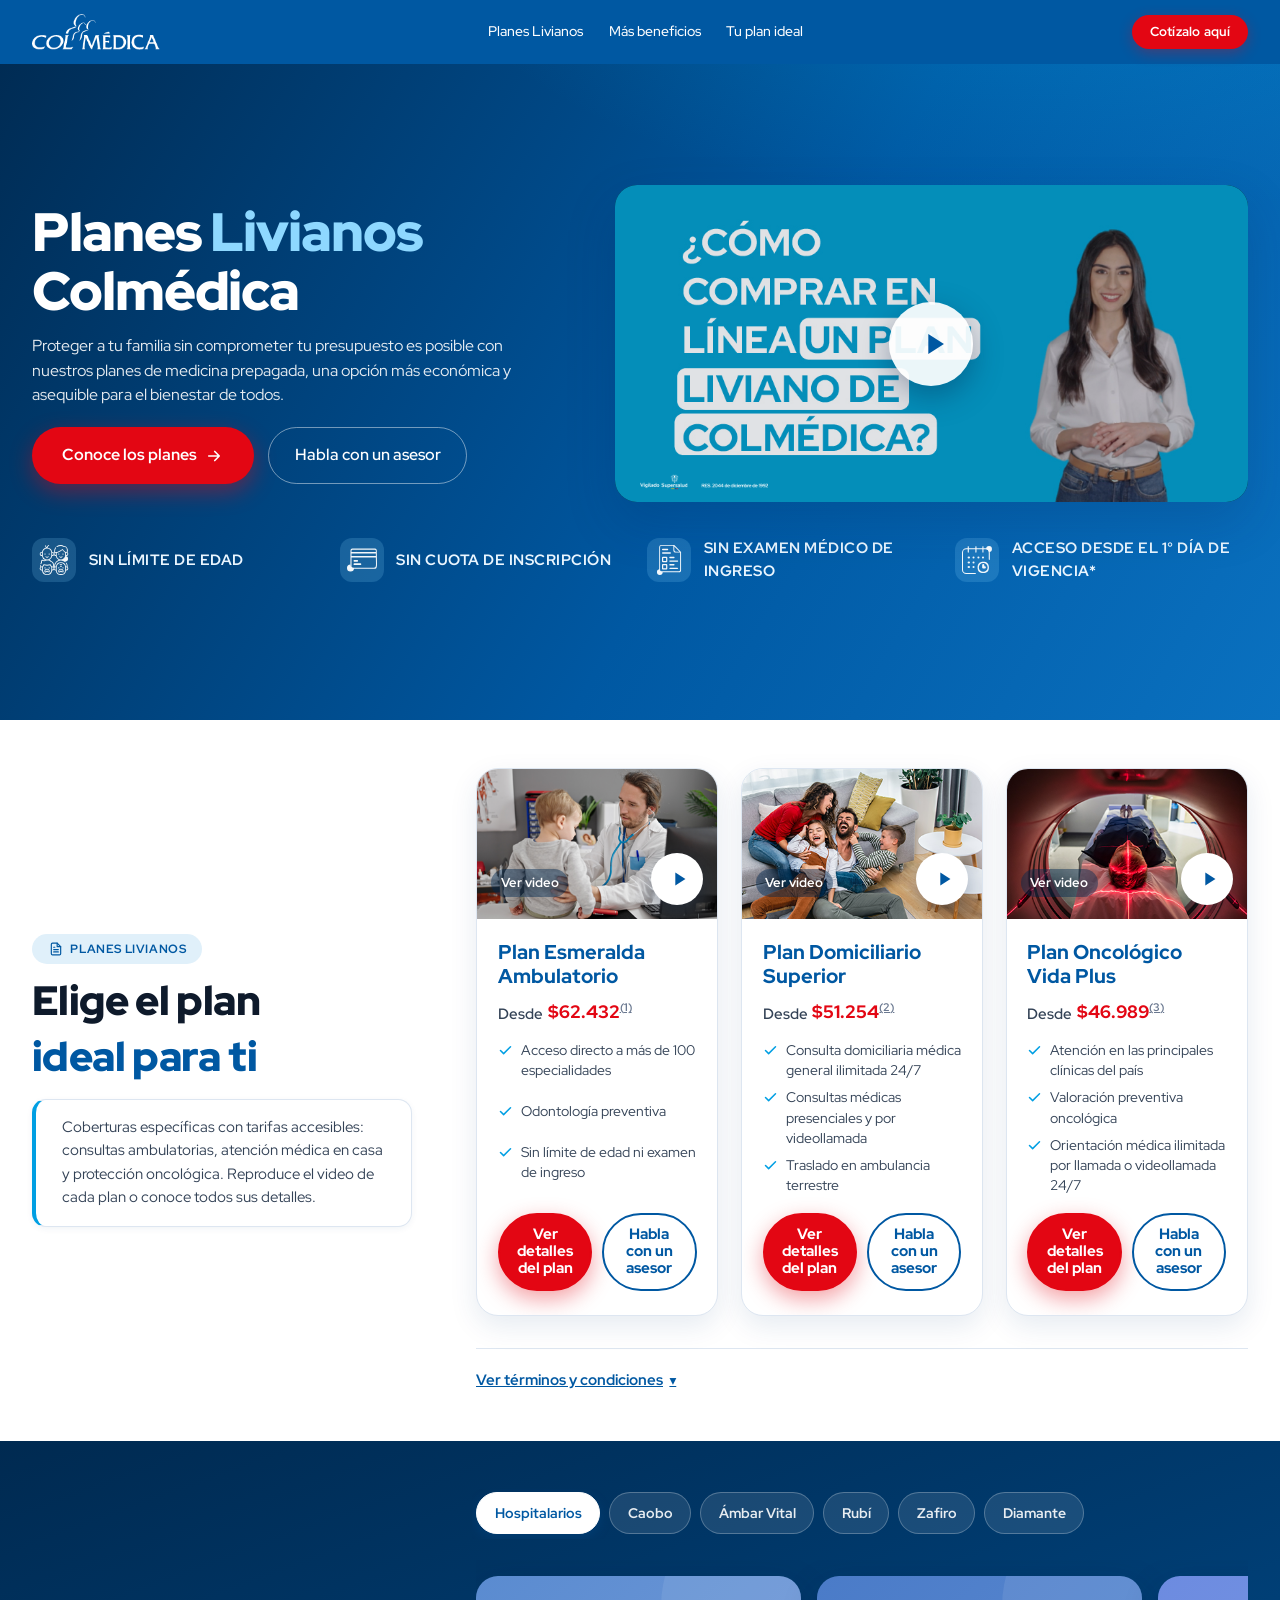
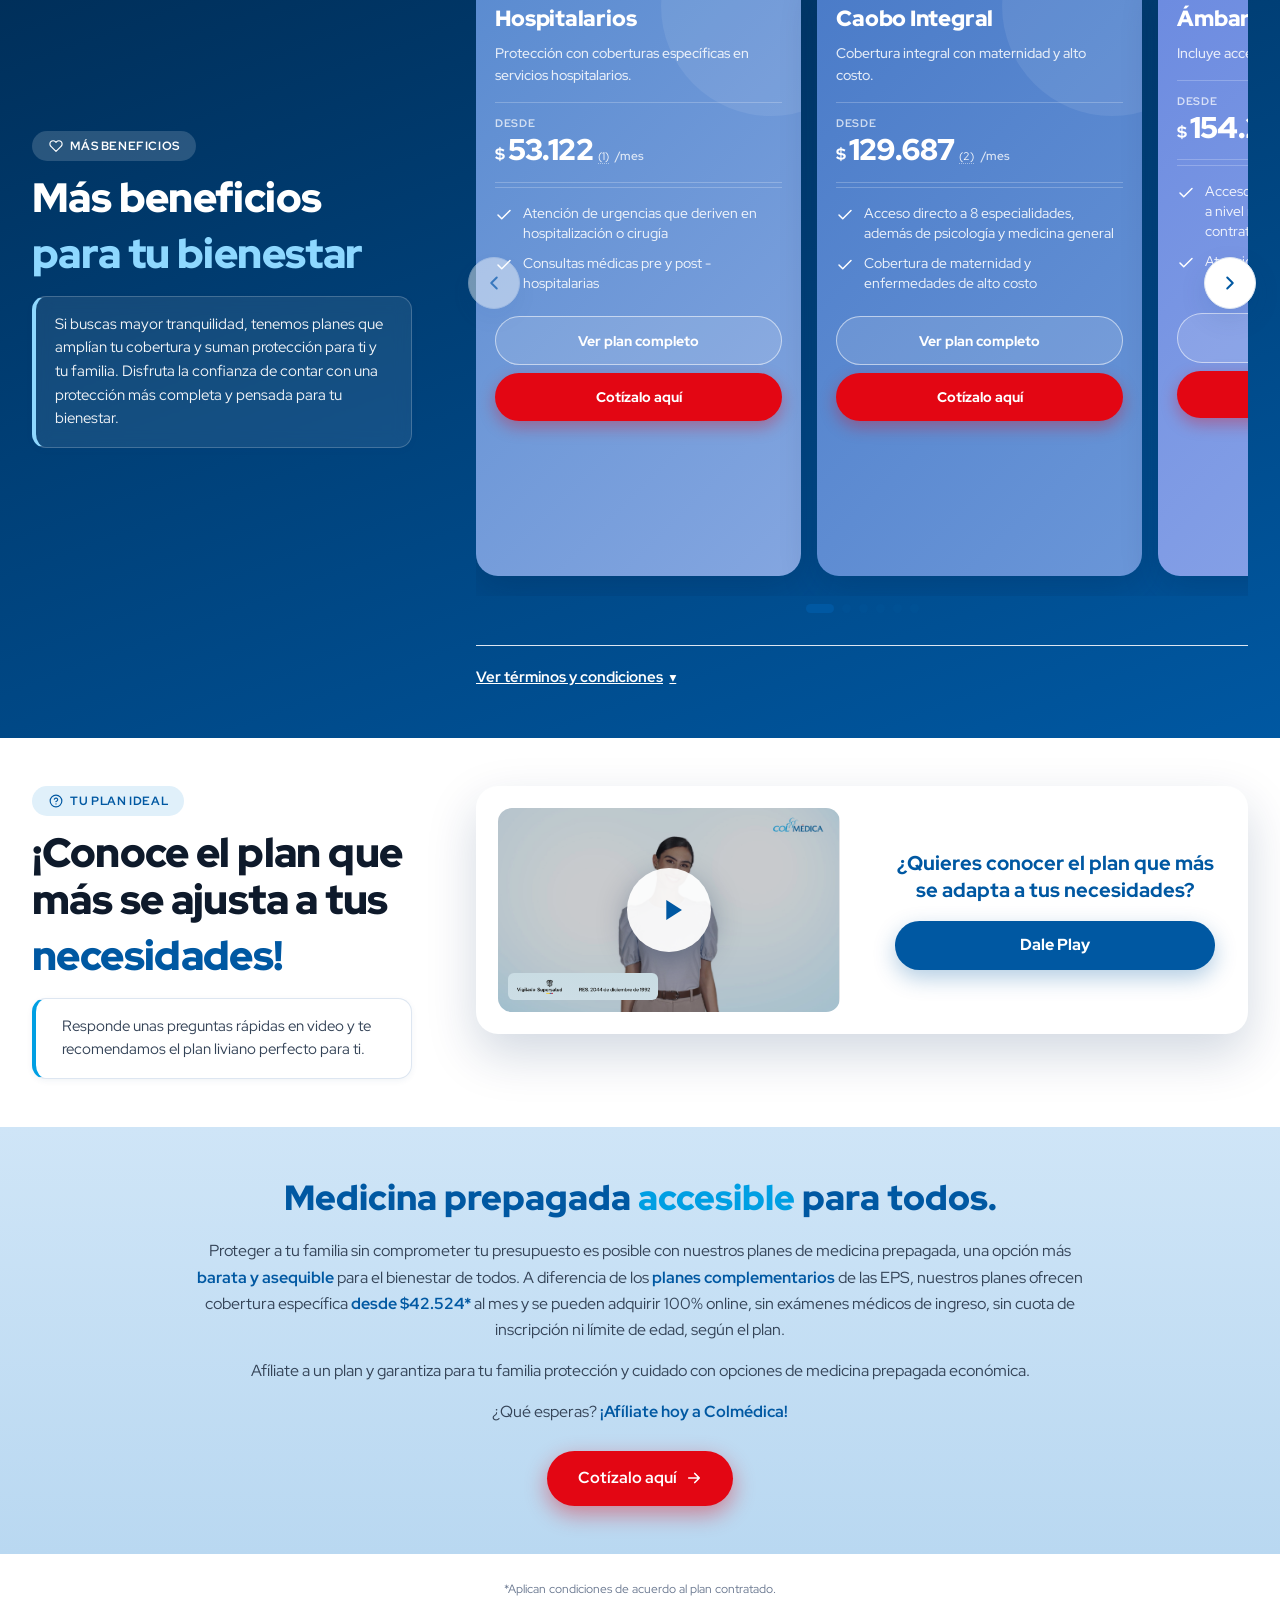
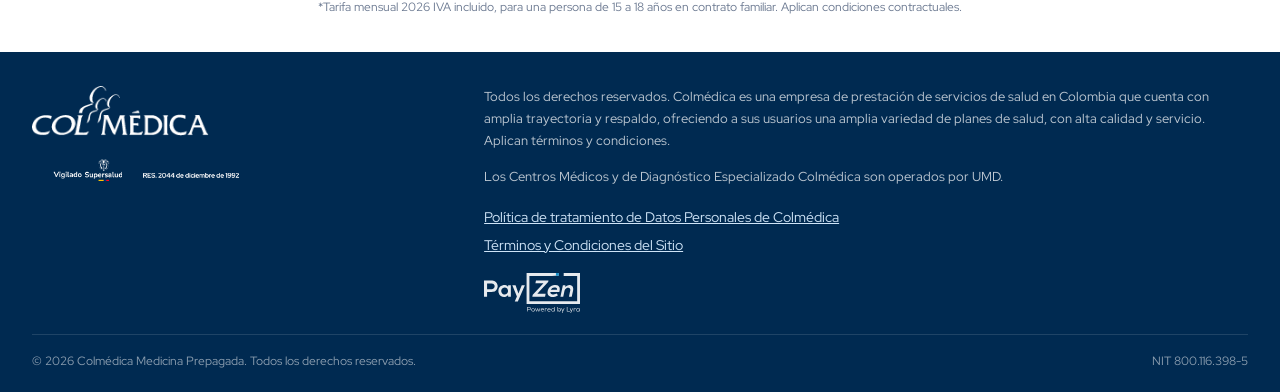
==== commit d1b0db3e: "Ajustes de feedback del cliente (PPTX 2026-07-27) - Hero con azul de marca (antes se veia lavado) y " ====
--- a/livianos.html
+++ b/livianos.html
@@ -70,7 +70,7 @@
 <link href="https://fonts.googleapis.com/css2?family=Red+Hat+Display:wght@400;500;700;900&display=swap" rel="stylesheet">
 
 <!-- El ?v= es la "versión". Cada vez que edites estilos.css, SUBE este número -->
-<link rel="stylesheet" href="livianos/css/estilos.css?v=2">
+<link rel="stylesheet" href="livianos/css/estilos.css?v=3">
 
 <!-- =========== DATOS ESTRUCTURADOS (schema.org / JSON-LD) =========== -->
 <script type="application/ld+json">
@@ -157,7 +157,7 @@
     <div class="hero-grid">
       <div class="hero-copy">
         <h1>Planes <em>Livianos</em> Colmédica</h1>
-        <p class="hero-sub">Medicina prepagada accesible para todos. Cómprala 100% en línea y protege a tu familia sin comprometer tu presupuesto.</p>
+        <p class="hero-sub">Proteger a tu familia sin comprometer tu presupuesto es posible con nuestros planes de medicina prepagada, una opción más económica y asequible para el bienestar de todos.</p>
         <div class="hero-ctas">
           <a href="#planes" class="btn-primary">
             Conoce los planes
@@ -234,12 +234,9 @@
               <li><svg viewBox="0 0 24 24" fill="none" stroke="currentColor" stroke-width="2.4" stroke-linecap="round" stroke-linejoin="round"><path d="M20 6 9 17l-5-5"/></svg>Odontología preventiva</li>
               <li><svg viewBox="0 0 24 24" fill="none" stroke="currentColor" stroke-width="2.4" stroke-linecap="round" stroke-linejoin="round"><path d="M20 6 9 17l-5-5"/></svg>Sin límite de edad ni examen de ingreso</li>
             </ul>
-            <div class="lplan-detalles">
-              <a href="plan-esmeralda-ambulatorio.html" class="agregar-utm">Más detalles <svg viewBox="0 0 24 24" fill="none" stroke="currentColor" stroke-width="2.2" stroke-linecap="round" stroke-linejoin="round"><path d="M5 12h14M13 6l6 6-6 6"/></svg></a>
-            </div>
             <div class="lplan-actions">
-              <button class="btn-tel" type="button" data-s3="livianos">Compra telefónica</button>
-              <a class="btn-buy agregar-utm" href="https://www.colmedica.com/Productos/Paginas/Registro.aspx?CodigoPlan=40">Compra online</a>
+              <a class="btn-buy agregar-utm" href="plan-esmeralda-ambulatorio.html">Ver detalles del plan</a>
+              <button class="btn-tel" type="button" data-s3="livianos">Habla con un asesor</button>
             </div>
           </div>
         </article>
@@ -259,12 +256,9 @@
               <li><svg viewBox="0 0 24 24" fill="none" stroke="currentColor" stroke-width="2.4" stroke-linecap="round" stroke-linejoin="round"><path d="M20 6 9 17l-5-5"/></svg>Consultas médicas presenciales y por videollamada</li>
               <li><svg viewBox="0 0 24 24" fill="none" stroke="currentColor" stroke-width="2.4" stroke-linecap="round" stroke-linejoin="round"><path d="M20 6 9 17l-5-5"/></svg>Traslado en ambulancia terrestre</li>
             </ul>
-            <div class="lplan-detalles">
-              <a href="plan-domiciliario-superior.html" class="agregar-utm">Más detalles <svg viewBox="0 0 24 24" fill="none" stroke="currentColor" stroke-width="2.2" stroke-linecap="round" stroke-linejoin="round"><path d="M5 12h14M13 6l6 6-6 6"/></svg></a>
-            </div>
             <div class="lplan-actions">
-              <button class="btn-tel" type="button" data-s3="livianos">Compra telefónica</button>
-              <a class="btn-buy agregar-utm" href="https://www.colmedica.com/Productos/Paginas/Registro.aspx?CodigoPlan=102">Compra online</a>
+              <a class="btn-buy agregar-utm" href="plan-domiciliario-superior.html">Ver detalles del plan</a>
+              <button class="btn-tel" type="button" data-s3="livianos">Habla con un asesor</button>
             </div>
           </div>
         </article>
@@ -284,12 +278,9 @@
               <li><svg viewBox="0 0 24 24" fill="none" stroke="currentColor" stroke-width="2.4" stroke-linecap="round" stroke-linejoin="round"><path d="M20 6 9 17l-5-5"/></svg>Valoración preventiva oncológica</li>
               <li><svg viewBox="0 0 24 24" fill="none" stroke="currentColor" stroke-width="2.4" stroke-linecap="round" stroke-linejoin="round"><path d="M20 6 9 17l-5-5"/></svg>Orientación médica ilimitada por llamada o videollamada 24/7</li>
             </ul>
-            <div class="lplan-detalles">
-              <a href="plan-oncologico-vida-plus.html" class="agregar-utm">Más detalles <svg viewBox="0 0 24 24" fill="none" stroke="currentColor" stroke-width="2.2" stroke-linecap="round" stroke-linejoin="round"><path d="M5 12h14M13 6l6 6-6 6"/></svg></a>
-            </div>
             <div class="lplan-actions">
-              <button class="btn-tel" type="button" data-s3="livianos">Compra telefónica</button>
-              <a class="btn-buy agregar-utm" href="https://www.colmedica.com/Productos/Paginas/Registro.aspx?CodigoPlan=88">Compra online</a>
+              <a class="btn-buy agregar-utm" href="plan-oncologico-vida-plus.html">Ver detalles del plan</a>
+              <button class="btn-tel" type="button" data-s3="livianos">Habla con un asesor</button>
             </div>
           </div>
         </article>
@@ -305,7 +296,7 @@
             <li>Valor mensual 2026 con IVA para una persona de 15 a 18 años en un contrato familiar, plan <strong>Oncológico Vida Plus</strong>. Aplican condiciones contractuales.</li>
           </ol>
           <p>*Aplican condiciones de acuerdo al plan contratado.</p>
-          <p>La celebración de contratos de medicina prepagada requiere afiliación al Sistema General de Seguridad Social en Salud y continuidad en el pago de las cotizaciones.</p>
+          <p>*Tarifa mensual 2026 IVA incluido, para una persona de 15 a 18 años en contrato familiar. Aplican condiciones contractuales.</p>
         </div>
       </details>
     </div>
@@ -557,7 +548,7 @@
 <!-- Legales -->
 <div class="legales">
   <p>*Aplican condiciones de acuerdo al plan contratado.</p>
-  <p>*Tarifa mensual 2025 IVA incluido, para una persona de 15 a 18 años en contrato familiar. Aplican condiciones contractuales.</p>
+  <p>*Tarifa mensual 2026 IVA incluido, para una persona de 15 a 18 años en contrato familiar. Aplican condiciones contractuales.</p>
 </div>
 
 </main>
@@ -608,11 +599,8 @@
       <p class="modal-plan-cond" id="planVideoCond"></p>
     </div>
     <div class="modal-plan-footer">
-      <button class="btn-tel" type="button" data-s3="livianos">Compra telefónica</button>
-      <a class="btn-buy agregar-utm" id="planVideoBuy" href="#">Compra online</a>
-      <div class="lplan-detalles">
-        <a href="#" id="planVideoMore" class="agregar-utm">Más detalles <svg viewBox="0 0 24 24" fill="none" stroke="currentColor" stroke-width="2.2" stroke-linecap="round" stroke-linejoin="round"><path d="M5 12h14M13 6l6 6-6 6"/></svg></a>
-      </div>
+      <a class="btn-buy agregar-utm" id="planVideoMore" href="#">Ver detalles del plan</a>
+      <button class="btn-tel" type="button" data-s3="livianos">Habla con un asesor</button>
     </div>
   </div>
 </div>
@@ -647,7 +635,7 @@
 </div>
 
 <!-- El ?v= es la "versión". Cada vez que edites app.js, SUBE este número -->
-<script src="livianos/js/app.js?v=2"></script>
+<script src="livianos/js/app.js?v=3"></script>
 
 </body>
 </html>
--- a/livianos/css/estilos.css
+++ b/livianos/css/estilos.css
@@ -2762,3 +2762,26 @@
   grid-column: 1 / -1;
   width: 100%;
 }
+
+/* ============================================================
+   AJUSTES v3 (feedback cliente 2026-07-27)
+   ============================================================ */
+
+/* 1. Hero con azul de marca (antes se veia lavado por la foto de fondo) */
+.hero.hero--livianos {
+  background:
+    radial-gradient(1100px 480px at 85% -10%, rgba(0, 159, 227, .35), transparent 60%),
+    linear-gradient(120deg, var(--blue-900) 0%, var(--blue-serenidad) 58%, #0a71c0 100%);
+}
+.hero.hero--livianos::before { display: none; }
+
+/* 2. Vigilado pegado a la esquina del video (como el sitio actual) */
+.vigilado-video { bottom: 12px; left: 10px; }
+
+/* 3. "Ver terminos y condiciones" en blanco dentro de la banda azul */
+section.band-blue .terms-toggle summary { color: #fff; }
+section.band-blue .terms-toggle summary:hover { color: #cfe8ff; }
+section.band-blue .terms-toggle .terms-content,
+section.band-blue .terms-toggle .terms-content p,
+section.band-blue .terms-toggle .terms-content li { color: #eaf6ff; }
+section.band-blue .terms-toggle .terms-content a { color: #8ed8ff; }
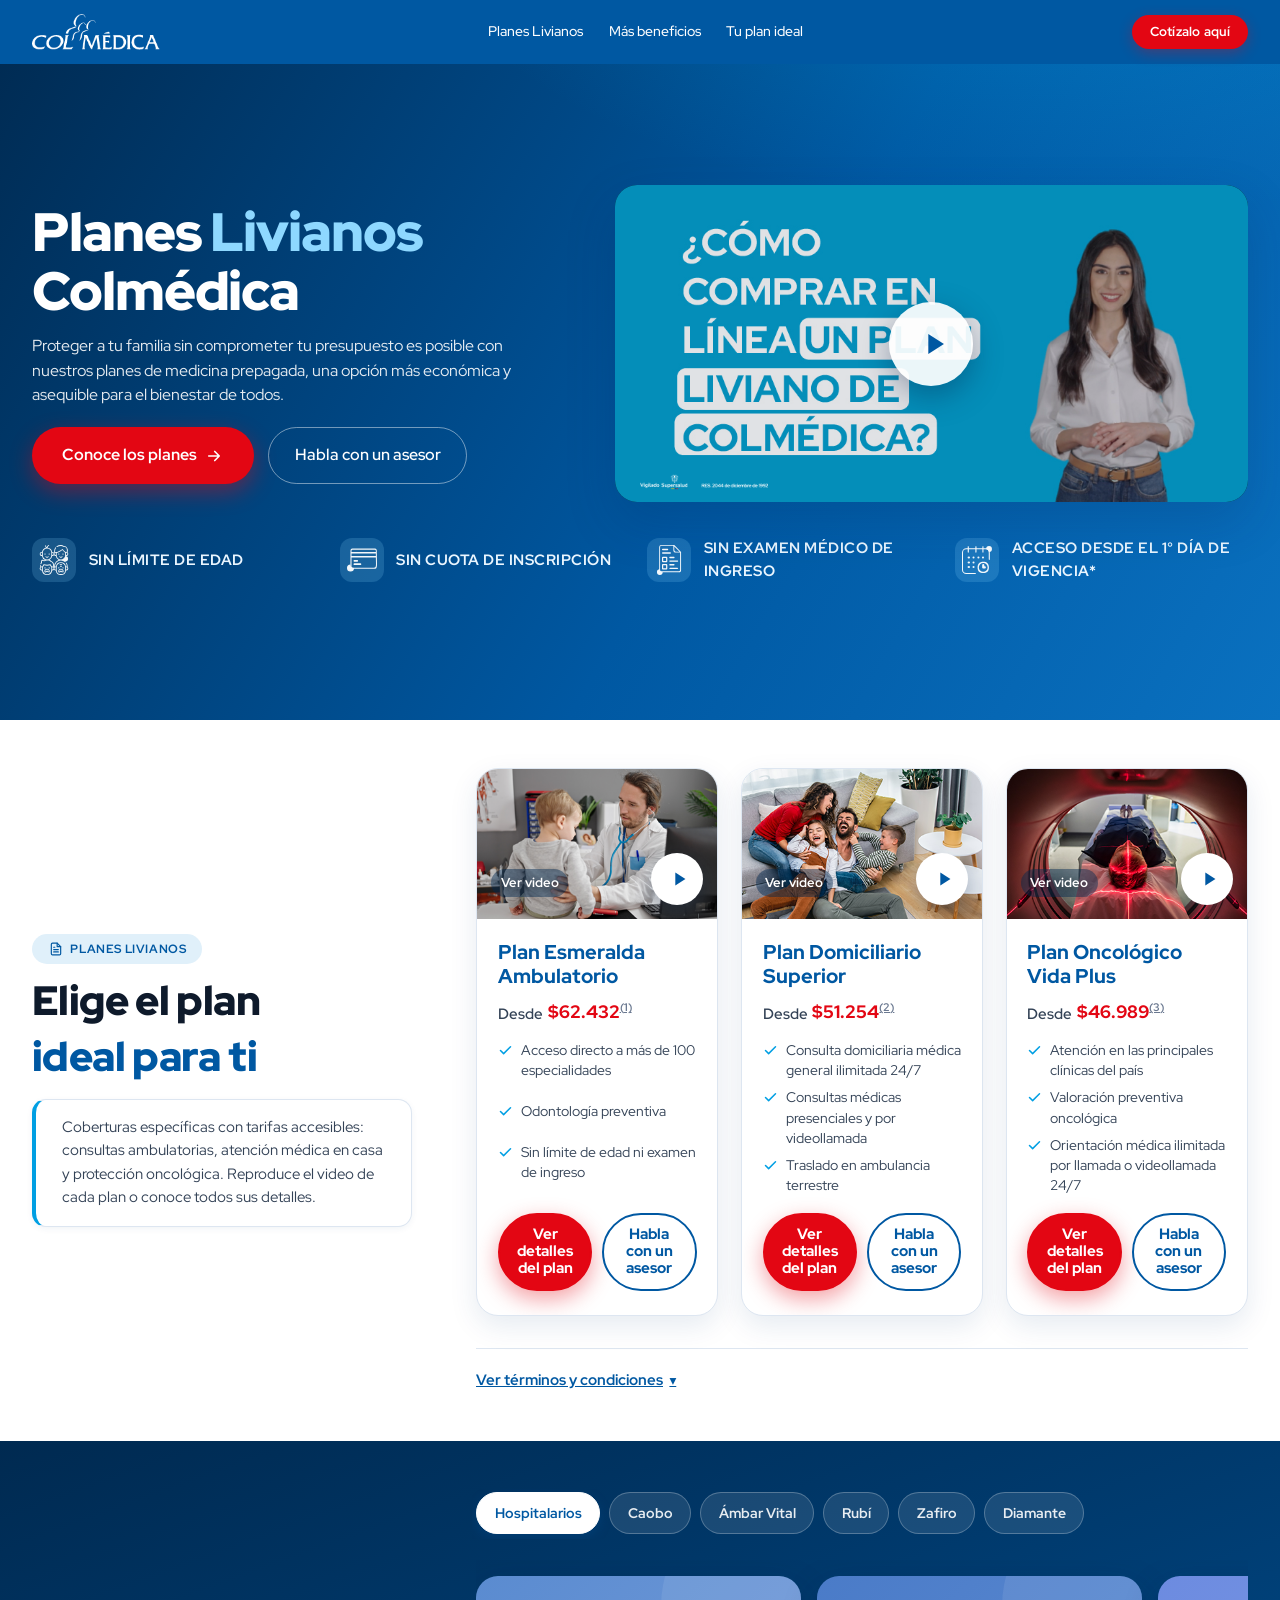
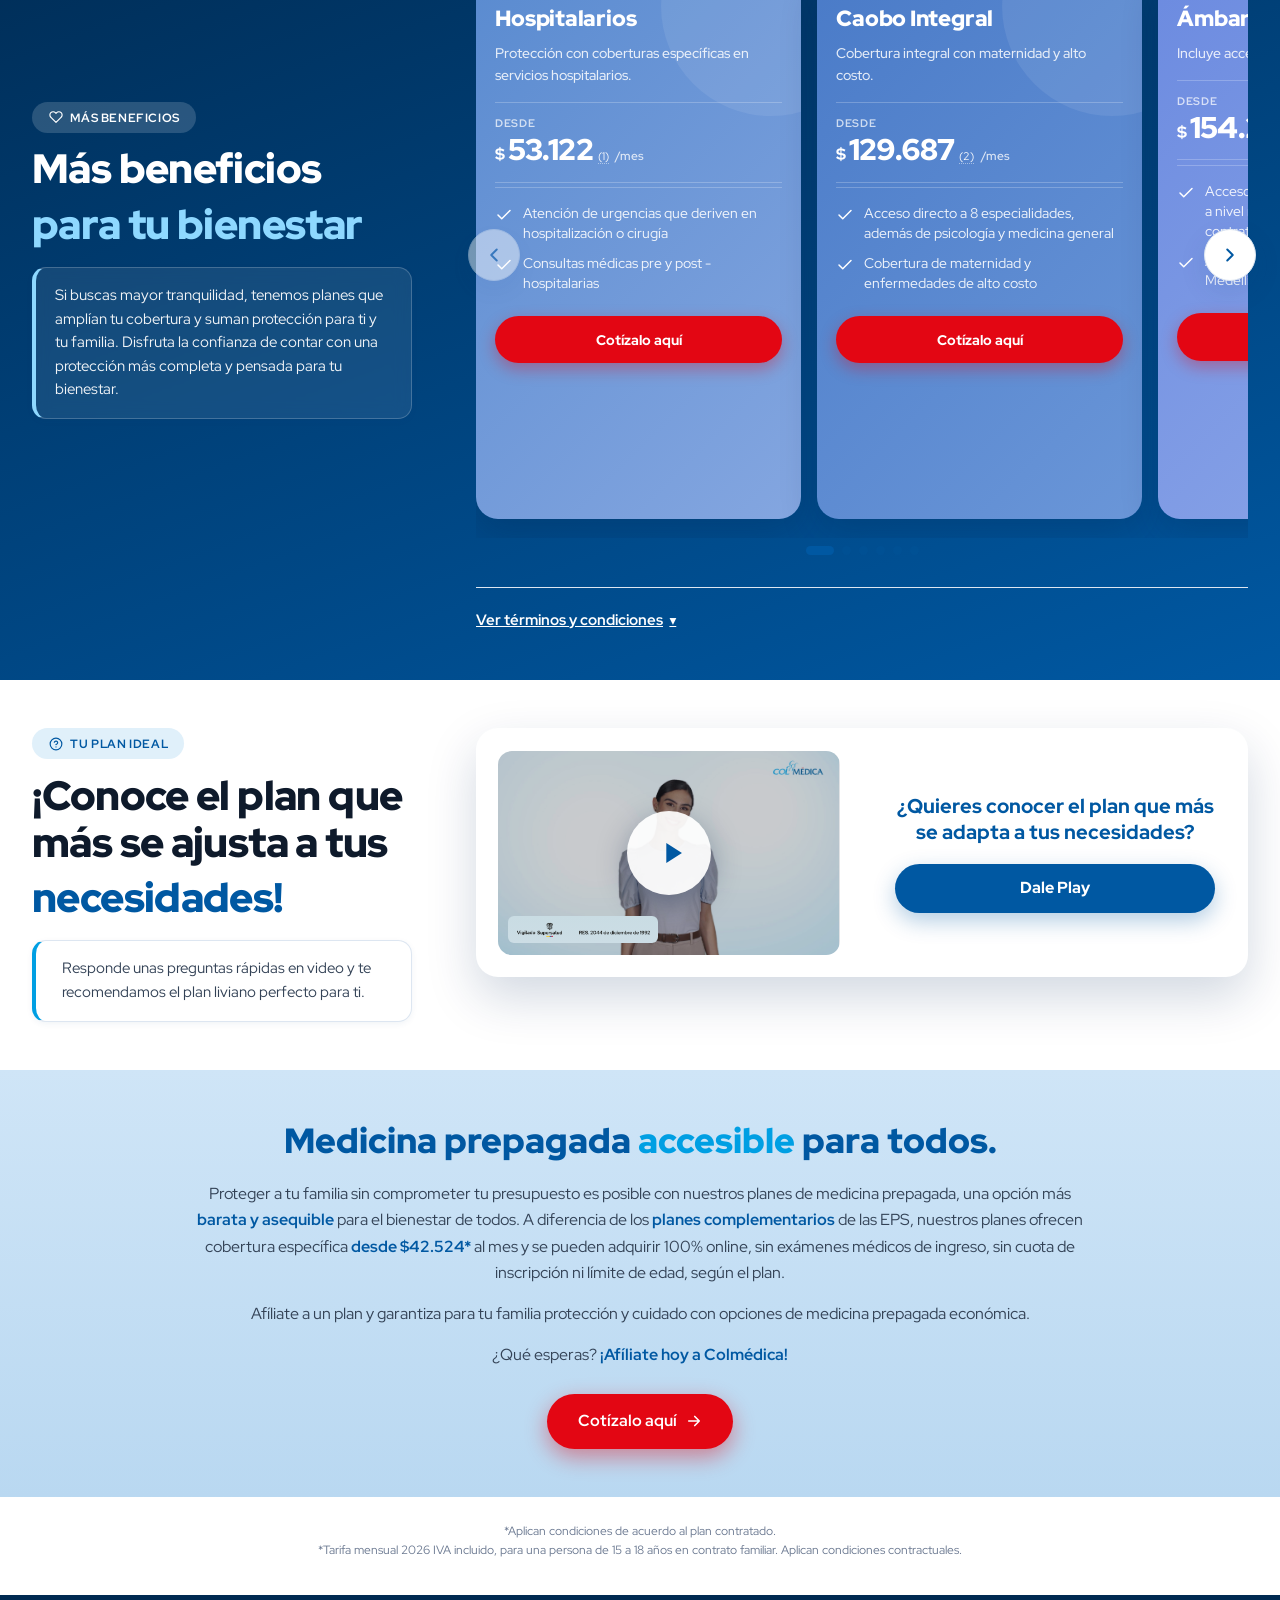
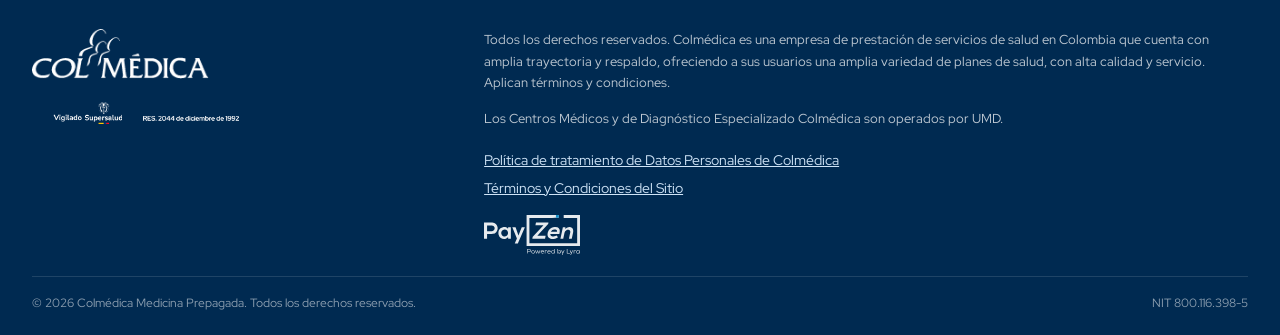
==== commit 74a31c3c: "Beneficios: quitar 'Ver plan completo' y arreglar clic de 'Cotizalo aqui' El drag-to-scroll del carr" ====
--- a/livianos.html
+++ b/livianos.html
@@ -70,7 +70,7 @@
 <link href="https://fonts.googleapis.com/css2?family=Red+Hat+Display:wght@400;500;700;900&display=swap" rel="stylesheet">
 
 <!-- El ?v= es la "versión". Cada vez que edites estilos.css, SUBE este número -->
-<link rel="stylesheet" href="livianos/css/estilos.css?v=3">
+<link rel="stylesheet" href="livianos/css/estilos.css?v=4">
 
 <!-- =========== DATOS ESTRUCTURADOS (schema.org / JSON-LD) =========== -->
 <script type="application/ld+json">
@@ -348,7 +348,6 @@
               <li><svg viewBox="0 0 24 24" fill="none" stroke="currentColor" stroke-width="2" stroke-linecap="round" stroke-linejoin="round"><path d="M20 6 9 17l-5-5"/></svg>Consultas médicas pre y post - hospitalarias</li>
             </ul>
             <div class="plan-actions">
-              <button class="btn-plan-detail" onclick="openPlan('hospitalarios')">Ver plan completo</button>
               <a href="https://colmedica.s3.us-east-2.amazonaws.com/index.html" class="btn-plan-cotizar" data-s3-gama="hospitalarios">Cotízalo aquí</a>
             </div>
           </article>
@@ -370,7 +369,6 @@
               <li><svg viewBox="0 0 24 24" fill="none" stroke="currentColor" stroke-width="2" stroke-linecap="round" stroke-linejoin="round"><path d="M20 6 9 17l-5-5"/></svg>Cobertura de maternidad y enfermedades de alto costo</li>
             </ul>
             <div class="plan-actions">
-              <button class="btn-plan-detail" onclick="openPlan('caobo')">Ver plan completo</button>
               <a href="https://colmedica.s3.us-east-2.amazonaws.com/index.html" class="btn-plan-cotizar" data-s3-gama="caobo">Cotízalo aquí</a>
             </div>
           </article>
@@ -392,7 +390,6 @@
               <li><svg viewBox="0 0 24 24" fill="none" stroke="currentColor" stroke-width="2" stroke-linecap="round" stroke-linejoin="round"><path d="M20 6 9 17l-5-5"/></svg>Atención en clínicas VIP en Bogotá, Cali, Medellín y Barranquilla</li>
             </ul>
             <div class="plan-actions">
-              <button class="btn-plan-detail" onclick="openPlan('ambar')">Ver plan completo</button>
               <a href="https://colmedica.s3.us-east-2.amazonaws.com/index.html" class="btn-plan-cotizar" data-s3-gama="ambar">Cotízalo aquí</a>
             </div>
           </article>
@@ -417,7 +414,6 @@
               <li><svg viewBox="0 0 24 24" fill="none" stroke="currentColor" stroke-width="2" stroke-linecap="round" stroke-linejoin="round"><path d="M20 6 9 17l-5-5"/></svg>33 Centros Médicos, de Diagnóstico y Odontológicos propios</li>
             </ul>
             <div class="plan-actions">
-              <button class="btn-plan-detail" onclick="openPlan('rubi')">Ver plan completo</button>
               <a href="https://colmedica.s3.us-east-2.amazonaws.com/index.html" class="btn-plan-cotizar" data-s3-gama="rubi">Cotízalo aquí</a>
             </div>
           </article>
@@ -442,7 +438,6 @@
               <li><svg viewBox="0 0 24 24" fill="none" stroke="currentColor" stroke-width="2" stroke-linecap="round" stroke-linejoin="round"><path d="M20 6 9 17l-5-5"/></svg>Auxilio para nueva tecnología en servicios ambulatorios y hospitalarios*</li>
             </ul>
             <div class="plan-actions">
-              <button class="btn-plan-detail" onclick="openPlan('zafiro')">Ver plan completo</button>
               <a href="https://colmedica.s3.us-east-2.amazonaws.com/index.html" class="btn-plan-cotizar" data-s3-gama="zafiro">Cotízalo aquí</a>
             </div>
           </article>
@@ -467,7 +462,6 @@
               <li><svg viewBox="0 0 24 24" fill="none" stroke="currentColor" stroke-width="2" stroke-linecap="round" stroke-linejoin="round"><path d="M20 6 9 17l-5-5"/></svg>Auxilio para nueva tecnología en servicios ambulatorios y hospitalarios*</li>
             </ul>
             <div class="plan-actions">
-              <button class="btn-plan-detail" onclick="openPlan('diamante')">Ver plan completo</button>
               <a href="https://colmedica.s3.us-east-2.amazonaws.com/index.html" class="btn-plan-cotizar" data-s3-gama="diamante">Cotízalo aquí</a>
             </div>
           </article>
@@ -605,37 +599,8 @@
   </div>
 </div>
 
-<!-- =========== MODAL GAMA (Ver plan completo — igual que la landing) =========== -->
-<div class="modal-overlay" id="planModal" aria-hidden="true">
-  <div class="modal-box" role="dialog" aria-modal="true">
-    <div class="modal-head" id="modalHead">
-      <button class="modal-close" onclick="closePlan()" aria-label="Cerrar">✕</button>
-      <div class="modal-gama" id="modalGama"></div>
-      <div class="modal-tagline" id="modalTagline"></div>
-      <div class="modal-price" id="modalPrice">
-        <span class="modal-price-from">Desde</span>
-        <div class="modal-price-amount">
-          <span class="modal-price-currency">$</span>
-          <span class="modal-price-value" id="modalPriceValue"></span>
-          <span class="modal-price-period">/mes</span>
-        </div>
-      </div>
-    </div>
-    <div class="modal-body">
-      <div class="modal-section-title">¿Qué incluye?</div>
-      <ul id="modalFeatures"></ul>
-    </div>
-    <div class="modal-footer">
-      <a href="https://colmedica.s3.us-east-2.amazonaws.com/index.html" class="btn-primary">
-        Cotízalo aquí
-        <svg viewBox="0 0 24 24" width="18" height="18" fill="none" stroke="currentColor" stroke-width="2.2" stroke-linecap="round" stroke-linejoin="round"><path d="M5 12h14M13 6l6 6-6 6"/></svg>
-      </a>
-    </div>
-  </div>
-</div>
-
 <!-- El ?v= es la "versión". Cada vez que edites app.js, SUBE este número -->
-<script src="livianos/js/app.js?v=3"></script>
+<script src="livianos/js/app.js?v=4"></script>
 
 </body>
 </html>
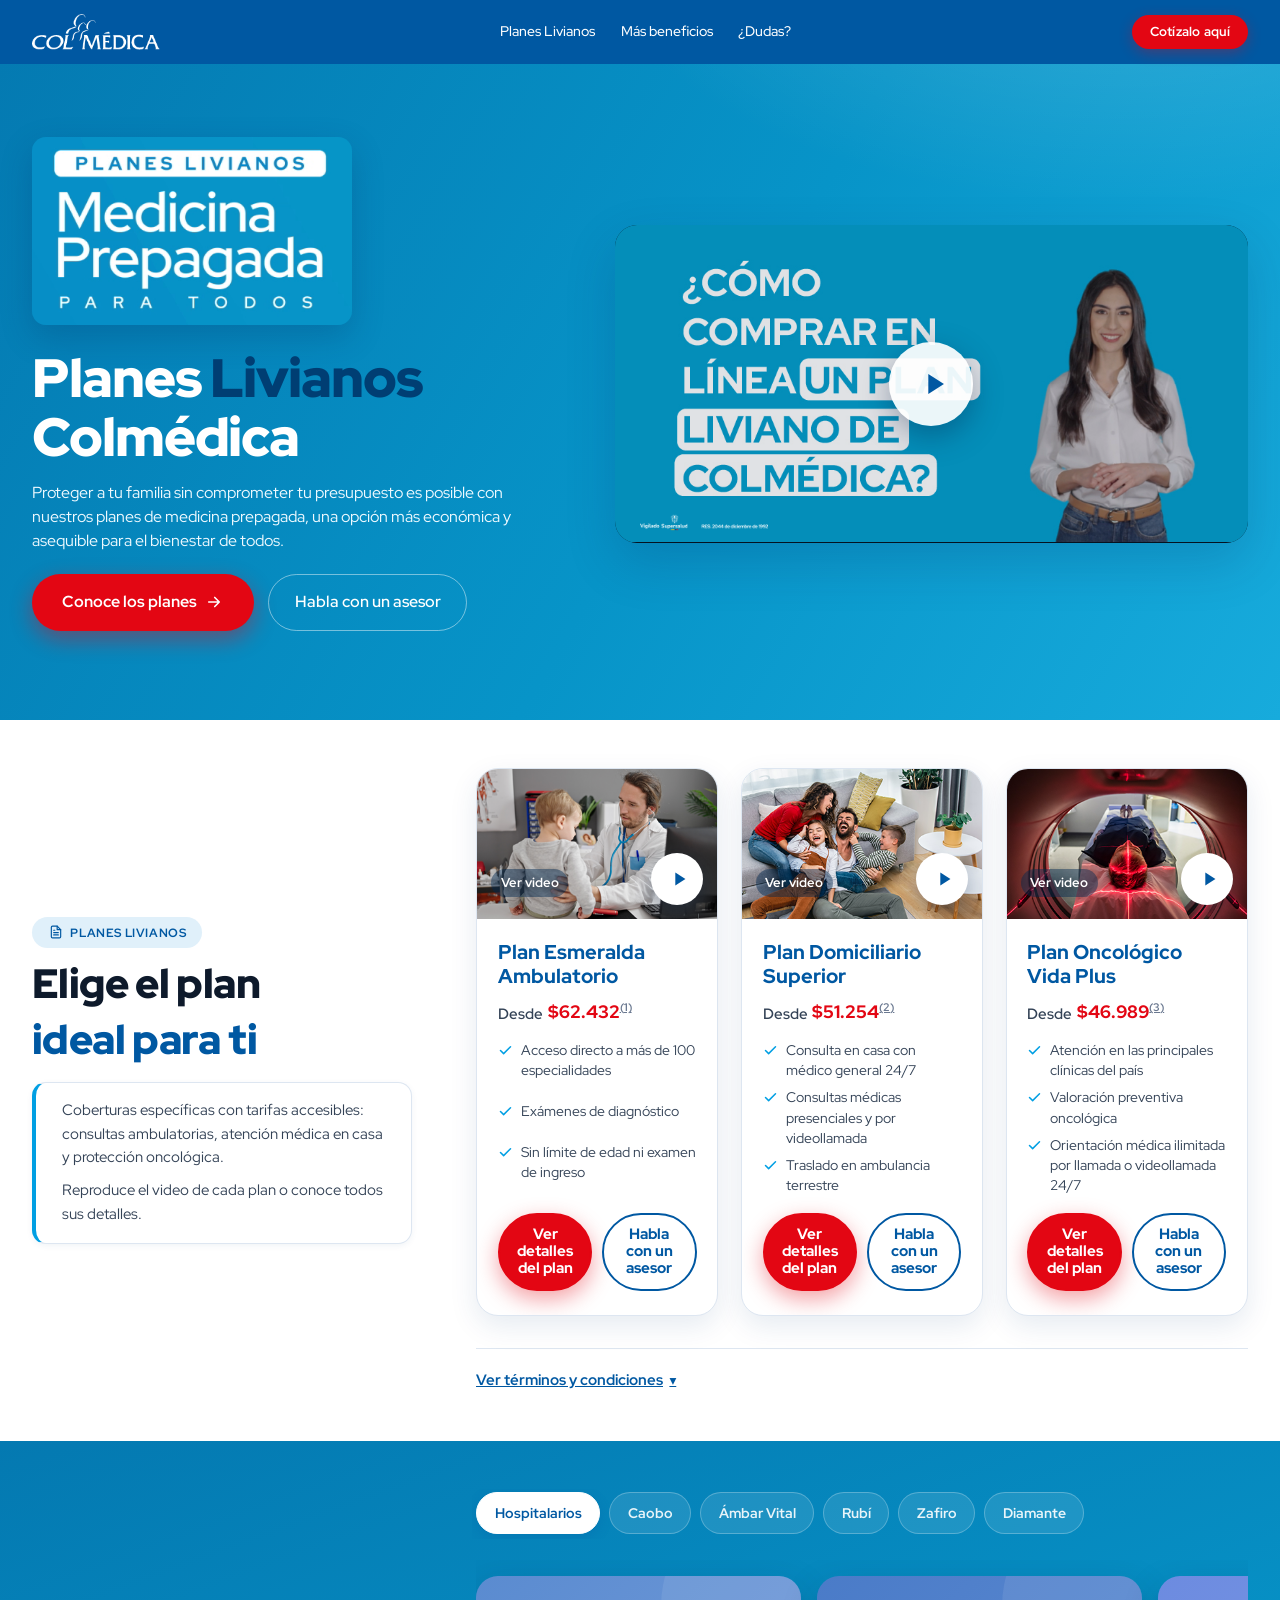
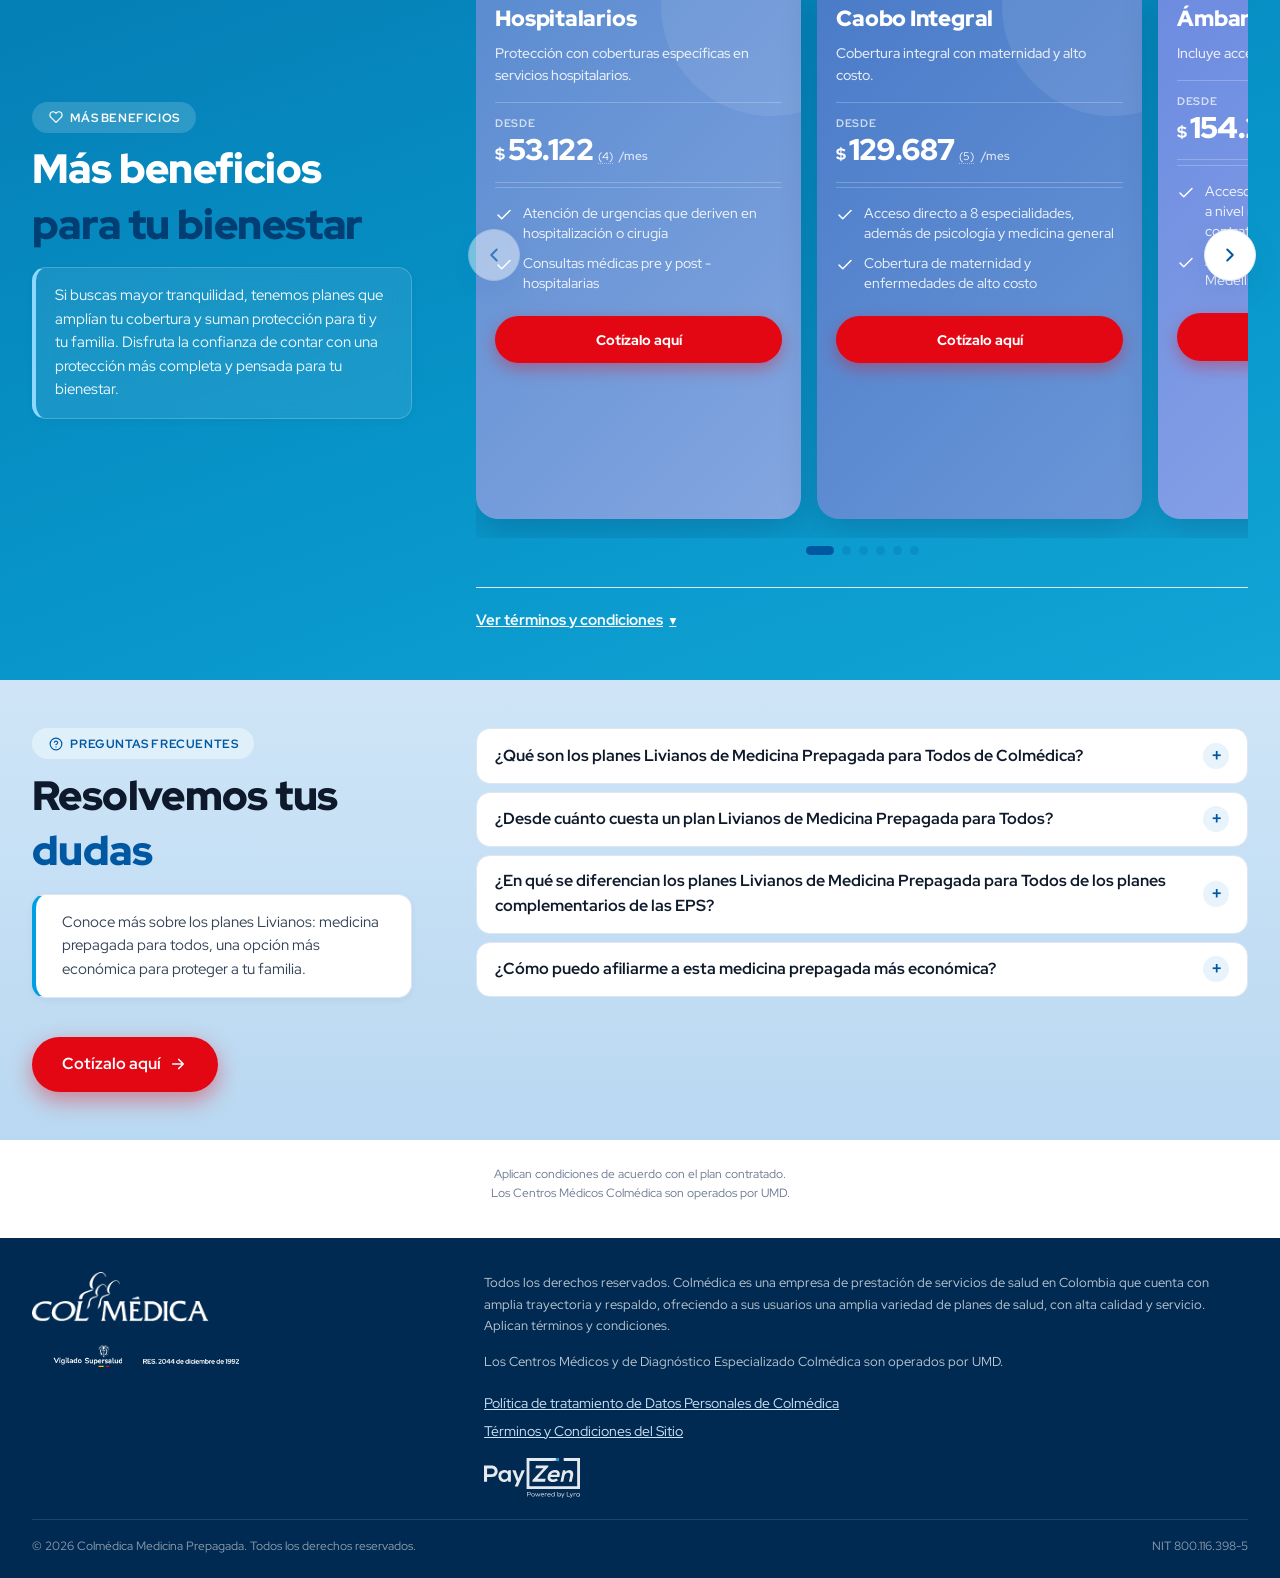
==== commit bc59e9ab: "Ajustes new ecommerce: look azul claro, badge, FAQ y textos por plan - Look & feel azul claro (el az" ====
--- a/livianos.html
+++ b/livianos.html
@@ -70,7 +70,7 @@
 <link href="https://fonts.googleapis.com/css2?family=Red+Hat+Display:wght@400;500;700;900&display=swap" rel="stylesheet">
 
 <!-- El ?v= es la "versión". Cada vez que edites estilos.css, SUBE este número -->
-<link rel="stylesheet" href="livianos/css/estilos.css?v=4">
+<link rel="stylesheet" href="livianos/css/estilos.css?v=5">
 
 <!-- =========== DATOS ESTRUCTURADOS (schema.org / JSON-LD) =========== -->
 <script type="application/ld+json">
@@ -104,6 +104,16 @@
         { "@type": "Offer", "name": "Plan Domiciliario Superior", "category": "Medicina prepagada", "price": "51254", "priceCurrency": "COP", "availability": "https://schema.org/InStock", "url": "plan-domiciliario-superior.html", "itemOffered": { "@type": "Service", "name": "Plan Domiciliario Superior", "serviceType": "Medicina prepagada", "provider": { "@id": "#organization" } } },
         { "@type": "Offer", "name": "Plan Oncológico Vida Plus", "category": "Medicina prepagada", "price": "46989", "priceCurrency": "COP", "availability": "https://schema.org/InStock", "url": "plan-oncologico-vida-plus.html", "itemOffered": { "@type": "Service", "name": "Plan Oncológico Vida Plus", "serviceType": "Medicina prepagada", "provider": { "@id": "#organization" } } }
       ]
+    },
+    {
+      "@type": "FAQPage",
+      "@id": "#faq",
+      "mainEntity": [
+        { "@type": "Question", "name": "¿Qué son los planes Livianos de Medicina Prepagada para Todos de Colmédica?", "acceptedAnswer": { "@type": "Answer", "text": "Es una opción de medicina prepagada más económica pensada para proteger a tu familia sin comprometer tu presupuesto. A diferencia de los planes complementarios de las EPS, nuestros planes de medicina prepagada te ofrecen cobertura específica y acceso rápido a servicios de salud." } },
+        { "@type": "Question", "name": "¿Desde cuánto cuesta un plan Livianos de Medicina Prepagada para Todos?", "acceptedAnswer": { "@type": "Answer", "text": "Puedes acceder a nuestros planes desde $46.989 al mes. Tenemos 3 opciones de planes para que elijas la que mejor se adapte a ti y a tu familia." } },
+        { "@type": "Question", "name": "¿En qué se diferencian los planes Livianos de Medicina Prepagada para Todos de los planes complementarios de las EPS?", "acceptedAnswer": { "@type": "Answer", "text": "Los planes complementarios de las EPS dependen de la EPS base. Nuestros planes Livianos son independientes y te dan cobertura específica, atención directa y beneficios como la atención médica en casa o el acceso directo a más de 100 especialidades, además de disfrutar de la comodidad de los Centros Médicos Colmédica." } },
+        { "@type": "Question", "name": "¿Cómo puedo afiliarme a esta medicina prepagada más económica?", "acceptedAnswer": { "@type": "Answer", "text": "Es muy fácil. Puedes afiliarte en pocos minutos haciendo clic en el botón Cotízalo aquí. Afíliate hoy a un plan Liviano y garantiza para tu familia protección y cuidado con opciones de medicina prepagada más económica." } }
+      ]
     }
   ]
 }
@@ -130,7 +140,7 @@
     <nav class="main-nav">
       <a href="#planes">Planes Livianos</a>
       <a href="#beneficios">Más beneficios</a>
-      <a href="#tu-plan-ideal">Tu plan ideal</a>
+      <a href="#dudas">¿Dudas?</a>
     </nav>
 
     <div class="header-actions">
@@ -146,7 +156,7 @@
 <div class="mobile-menu" id="mobileMenu" aria-hidden="true">
   <a href="#planes" onclick="closeMobile()">Planes Livianos</a>
   <a href="#beneficios" onclick="closeMobile()">Más beneficios</a>
-  <a href="#tu-plan-ideal" onclick="closeMobile()">Tu plan ideal</a>
+  <a href="#dudas" onclick="closeMobile()">¿Dudas?</a>
 </div>
 
 <main id="contenido">
@@ -156,6 +166,7 @@
   <div class="wrap hero-wrap">
     <div class="hero-grid">
       <div class="hero-copy">
+        <img src="livianos/fotos/badge-planes-livianos.png" alt="Planes Livianos: Medicina Prepagada para Todos" class="hero-badge">
         <h1>Planes <em>Livianos</em> Colmédica</h1>
         <p class="hero-sub">Proteger a tu familia sin comprometer tu presupuesto es posible con nuestros planes de medicina prepagada, una opción más económica y asequible para el bienestar de todos.</p>
         <div class="hero-ctas">
@@ -181,25 +192,6 @@
       </div>
     </div>
 
-    <!-- Beneficios (misma estructura de la página actual) -->
-    <div class="hero-benefits" role="list">
-      <div class="hero-stat" role="listitem">
-        <span class="hero-stat-icon"><img src="livianos/fotos/usuarios.svg" alt=""></span>
-        <div class="hero-stat-text"><div class="hero-stat-label">Sin límite de edad</div></div>
-      </div>
-      <div class="hero-stat" role="listitem">
-        <span class="hero-stat-icon"><img src="livianos/fotos/tarjeta.svg" alt=""></span>
-        <div class="hero-stat-text"><div class="hero-stat-label">Sin cuota de inscripción</div></div>
-      </div>
-      <div class="hero-stat" role="listitem">
-        <span class="hero-stat-icon"><img src="livianos/fotos/hoja.svg" alt=""></span>
-        <div class="hero-stat-text"><div class="hero-stat-label">Sin examen médico de ingreso</div></div>
-      </div>
-      <div class="hero-stat" role="listitem">
-        <span class="hero-stat-icon"><img src="livianos/fotos/calendario.svg" alt=""></span>
-        <div class="hero-stat-text"><div class="hero-stat-label">Acceso desde el 1° día de vigencia*</div></div>
-      </div>
-    </div>
   </div>
 </section>
 
@@ -212,7 +204,8 @@
         <h2 class="section-title">Elige el plan <em>ideal para ti</em></h2>
       </div>
       <div class="seo-card seo-card--no-icon">
-        <p>Coberturas específicas con tarifas accesibles: consultas ambulatorias, atención médica en casa y protección oncológica. Reproduce el video de cada plan o conoce todos sus detalles.</p>
+        <p>Coberturas específicas con tarifas accesibles: consultas ambulatorias, atención médica en casa y protección oncológica.</p>
+        <p style="margin-top:.6rem">Reproduce el video de cada plan o conoce todos sus detalles.</p>
       </div>
     </div>
 
@@ -231,7 +224,7 @@
             <p class="lplan-price"><span class="lplan-price-from">Desde</span>$62.432<sup><a href="#livianos-terms" data-open-terms>(1)</a></sup></p>
             <ul class="lplan-features">
               <li><svg viewBox="0 0 24 24" fill="none" stroke="currentColor" stroke-width="2.4" stroke-linecap="round" stroke-linejoin="round"><path d="M20 6 9 17l-5-5"/></svg>Acceso directo a más de 100 especialidades</li>
-              <li><svg viewBox="0 0 24 24" fill="none" stroke="currentColor" stroke-width="2.4" stroke-linecap="round" stroke-linejoin="round"><path d="M20 6 9 17l-5-5"/></svg>Odontología preventiva</li>
+              <li><svg viewBox="0 0 24 24" fill="none" stroke="currentColor" stroke-width="2.4" stroke-linecap="round" stroke-linejoin="round"><path d="M20 6 9 17l-5-5"/></svg>Exámenes de diagnóstico</li>
               <li><svg viewBox="0 0 24 24" fill="none" stroke="currentColor" stroke-width="2.4" stroke-linecap="round" stroke-linejoin="round"><path d="M20 6 9 17l-5-5"/></svg>Sin límite de edad ni examen de ingreso</li>
             </ul>
             <div class="lplan-actions">
@@ -252,7 +245,7 @@
             <a href="plan-domiciliario-superior.html" class="agregar-utm"><h3>Plan Domiciliario Superior</h3></a>
             <p class="lplan-price"><span class="lplan-price-from">Desde</span>$51.254<sup><a href="#livianos-terms" data-open-terms>(2)</a></sup></p>
             <ul class="lplan-features">
-              <li><svg viewBox="0 0 24 24" fill="none" stroke="currentColor" stroke-width="2.4" stroke-linecap="round" stroke-linejoin="round"><path d="M20 6 9 17l-5-5"/></svg>Consulta domiciliaria médica general ilimitada 24/7</li>
+              <li><svg viewBox="0 0 24 24" fill="none" stroke="currentColor" stroke-width="2.4" stroke-linecap="round" stroke-linejoin="round"><path d="M20 6 9 17l-5-5"/></svg>Consulta en casa con médico general 24/7</li>
               <li><svg viewBox="0 0 24 24" fill="none" stroke="currentColor" stroke-width="2.4" stroke-linecap="round" stroke-linejoin="round"><path d="M20 6 9 17l-5-5"/></svg>Consultas médicas presenciales y por videollamada</li>
               <li><svg viewBox="0 0 24 24" fill="none" stroke="currentColor" stroke-width="2.4" stroke-linecap="round" stroke-linejoin="round"><path d="M20 6 9 17l-5-5"/></svg>Traslado en ambulancia terrestre</li>
             </ul>
@@ -291,12 +284,10 @@
         <summary>Ver términos y condiciones</summary>
         <div class="terms-content">
           <ol class="terms-list">
-            <li>Valor mensual 2026 con IVA para una persona de 3 a 17 años, plan <strong>Esmeralda Ambulatorio</strong>. Aplican condiciones contractuales.</li>
-            <li>Tarifa mensual IVA incluido, plan <strong>Domiciliario Superior</strong>. Aplican condiciones. No aplica para contratos ya existentes.</li>
-            <li>Valor mensual 2026 con IVA para una persona de 15 a 18 años en un contrato familiar, plan <strong>Oncológico Vida Plus</strong>. Aplican condiciones contractuales.</li>
+            <li>Tarifa mensual 2026 IVA incluido, para una persona de 3 a 17 años en contrato familiar, plan <strong>Esmeralda Ambulatorio</strong>.</li>
+            <li>Tarifa mensual 2026 IVA incluido, plan <strong>Domiciliario Superior</strong>. Aplica para contratos nuevos familiares e individuales. No aplica para inclusiones a contratos ya existentes. Válida hasta el 31 de diciembre de 2026.</li>
+            <li>Tarifa mensual 2026 IVA incluido, para una persona de 15 a 18 años en contrato familiar, plan <strong>Oncológico Vida Plus</strong>.</li>
           </ol>
-          <p>*Aplican condiciones de acuerdo al plan contratado.</p>
-          <p>*Tarifa mensual 2026 IVA incluido, para una persona de 15 a 18 años en contrato familiar. Aplican condiciones contractuales.</p>
         </div>
       </details>
     </div>
@@ -339,7 +330,7 @@
               <span class="plan-price-from">Desde</span>
               <div class="plan-price-amount">
                 <span class="plan-price-currency">$</span>
-                <span class="plan-price-value">53.122</span><sup class="plan-price-ref"><a href="#planes-terms" data-open-terms>(1)</a></sup>
+                <span class="plan-price-value">53.122</span><sup class="plan-price-ref"><a href="#planes-terms" data-open-terms>(4)</a></sup>
                 <span class="plan-price-period">/mes</span>
               </div>
             </div>
@@ -360,7 +351,7 @@
               <span class="plan-price-from">Desde</span>
               <div class="plan-price-amount">
                 <span class="plan-price-currency">$</span>
-                <span class="plan-price-value">129.687</span><sup class="plan-price-ref"><a href="#planes-terms" data-open-terms>(2)</a></sup>
+                <span class="plan-price-value">129.687</span><sup class="plan-price-ref"><a href="#planes-terms" data-open-terms>(5)</a></sup>
                 <span class="plan-price-period">/mes</span>
               </div>
             </div>
@@ -381,7 +372,7 @@
               <span class="plan-price-from">Desde</span>
               <div class="plan-price-amount">
                 <span class="plan-price-currency">$</span>
-                <span class="plan-price-value">154.219</span><sup class="plan-price-ref"><a href="#planes-terms" data-open-terms>(3)</a></sup>
+                <span class="plan-price-value">154.219</span><sup class="plan-price-ref"><a href="#planes-terms" data-open-terms>(6)</a></sup>
                 <span class="plan-price-period">/mes</span>
               </div>
             </div>
@@ -402,7 +393,7 @@
               <span class="plan-price-from">Desde</span>
               <div class="plan-price-amount">
                 <span class="plan-price-currency">$</span>
-                <span class="plan-price-value">257.664</span><sup class="plan-price-ref"><a href="#planes-terms" data-open-terms>(4)</a></sup>
+                <span class="plan-price-value">257.664</span><sup class="plan-price-ref"><a href="#planes-terms" data-open-terms>(7)</a></sup>
                 <span class="plan-price-period">/mes</span>
               </div>
             </div>
@@ -411,7 +402,7 @@
               <li><svg viewBox="0 0 24 24" fill="none" stroke="currentColor" stroke-width="2" stroke-linecap="round" stroke-linejoin="round"><path d="M20 6 9 17l-5-5"/></svg>+100 especialidades de acceso directo</li>
               <li><svg viewBox="0 0 24 24" fill="none" stroke="currentColor" stroke-width="2" stroke-linecap="round" stroke-linejoin="round"><path d="M20 6 9 17l-5-5"/></svg>+4.400 profesionales adscritos</li>
               <li><svg viewBox="0 0 24 24" fill="none" stroke="currentColor" stroke-width="2" stroke-linecap="round" stroke-linejoin="round"><path d="M20 6 9 17l-5-5"/></svg>Medicamentos ambulatorios pre y post-hospitalarios</li>
-              <li><svg viewBox="0 0 24 24" fill="none" stroke="currentColor" stroke-width="2" stroke-linecap="round" stroke-linejoin="round"><path d="M20 6 9 17l-5-5"/></svg>33 Centros Médicos, de Diagnóstico y Odontológicos propios</li>
+              <li><svg viewBox="0 0 24 24" fill="none" stroke="currentColor" stroke-width="2" stroke-linecap="round" stroke-linejoin="round"><path d="M20 6 9 17l-5-5"/></svg>34 Centros Médicos, de Diagnóstico y Odontológicos propios</li>
             </ul>
             <div class="plan-actions">
               <a href="https://colmedica.s3.us-east-2.amazonaws.com/index.html" class="btn-plan-cotizar" data-s3-gama="rubi">Cotízalo aquí</a>
@@ -426,7 +417,7 @@
               <span class="plan-price-from">Desde</span>
               <div class="plan-price-amount">
                 <span class="plan-price-currency">$</span>
-                <span class="plan-price-value">301.786</span><sup class="plan-price-ref"><a href="#planes-terms" data-open-terms>(5)</a></sup>
+                <span class="plan-price-value">301.786</span><sup class="plan-price-ref"><a href="#planes-terms" data-open-terms>(8)</a></sup>
                 <span class="plan-price-period">/mes</span>
               </div>
             </div>
@@ -450,7 +441,7 @@
               <span class="plan-price-from">Desde</span>
               <div class="plan-price-amount">
                 <span class="plan-price-currency">$</span>
-                <span class="plan-price-value">428.782</span><sup class="plan-price-ref"><a href="#planes-terms" data-open-terms>(6)</a></sup>
+                <span class="plan-price-value">428.782</span><sup class="plan-price-ref"><a href="#planes-terms" data-open-terms>(9)</a></sup>
                 <span class="plan-price-period">/mes</span>
               </div>
             </div>
@@ -477,7 +468,7 @@
       <details class="terms-toggle" id="planes-terms">
         <summary>Ver términos y condiciones</summary>
         <div class="terms-content">
-          <ol class="terms-list">
+          <ol class="terms-list" start="4">
             <li>Tarifa mensual 2026 IVA incluido, para una persona de 5 a 14 años en contrato familiar, plan <strong>Hospitalario Rubí</strong> para la alternativa que tiene un límite máximo total anual de cobertura de 50 SMLMV.</li>
             <li>Tarifa mensual 2026 IVA incluido, para una persona de 5 a 14 años en contrato familiar, plan <strong>Caobo Integral</strong>. Venta para personas con residencia en Bogotá o Chía.</li>
             <li>Tarifa mensual 2026 IVA incluido, para una persona de 5 a 14 años en contrato familiar, plan <strong>Ámbar Vital</strong>. Venta para personas con residencia a nivel nacional, excluyendo Bogotá y municipios aledaños a Bogotá.</li>
@@ -502,8 +493,13 @@
   </div>
 </section>
 
+<!-- ============================================================
+     SECCIÓN "TU PLAN IDEAL" (VIDEOBOT) — OCULTA POR AHORA
+     (definido por el cliente: había 6 planes y ahora solo hay 3).
+     Para reactivarla: quitar el atributo hidden de la <section>.
+     ============================================================ -->
 <!-- =========== 3. VIDEOBOT — ¡Conoce el plan que más se ajusta a tus necesidades! =========== -->
-<section class="block band-soft" id="tu-plan-ideal">
+<section class="block band-soft" id="tu-plan-ideal" hidden>
   <div class="wrap">
     <div class="col-aside">
       <div class="section-header">
@@ -511,7 +507,7 @@
         <h2 class="section-title">¡Conoce el plan que más se ajusta a tus <em>necesidades!</em></h2>
       </div>
       <div class="seo-card seo-card--no-icon">
-        <p>Responde unas preguntas rápidas en video y te recomendamos el plan liviano perfecto para ti.</p>
+        <p>Haz clic en el video interactivo, responde unas preguntas rápidas ¡y listo! Te mostramos el plan de salud ideal para ti.</p>
       </div>
     </div>
 
@@ -521,28 +517,60 @@
   </div>
 </section>
 
-<!-- =========== 4. MEDICINA PREPAGADA ACCESIBLE (texto SEO) =========== -->
-<section class="block band-blue-medium" id="accesible">
+<!-- =========== 4. ¿DUDAS? — Preguntas frecuentes (SEO: medicina prepagada para todos) =========== -->
+<section class="block band-blue-medium" id="dudas">
   <div class="wrap">
-    <div class="seo-block">
-      <h2>Medicina prepagada <em>accesible</em> para todos.</h2>
-      <p>Proteger a tu familia sin comprometer tu presupuesto es posible con nuestros planes de medicina prepagada, una opción más <strong>barata y asequible</strong> para el bienestar de todos. A diferencia de los <strong>planes complementarios</strong> de las EPS, nuestros planes ofrecen cobertura específica <strong>desde $42.524*</strong> al mes y se pueden adquirir 100% online, sin exámenes médicos de ingreso, sin cuota de inscripción ni límite de edad, según el plan.</p>
-      <p>Afíliate a un plan y garantiza para tu familia protección y cuidado con opciones de medicina prepagada económica.</p>
-      <p>¿Qué esperas? <strong>¡Afíliate hoy a Colmédica!</strong></p>
-      <div class="hero-ctas" style="justify-content:center; margin-top:1.6rem">
+    <div class="col-aside">
+      <div class="section-header">
+        <span class="section-tag"><span class="section-tag-icon"><svg viewBox="0 0 24 24" fill="none" stroke="currentColor" stroke-width="2" stroke-linecap="round" stroke-linejoin="round"><circle cx="12" cy="12" r="10"/><path d="M9.09 9a3 3 0 0 1 5.83 1c0 2-3 3-3 3M12 17h.01"/></svg></span>Preguntas frecuentes</span>
+        <h2 class="section-title">Resolvemos tus <em>dudas</em></h2>
+      </div>
+      <div class="seo-card seo-card--no-icon">
+        <p>Conoce más sobre los planes Livianos: medicina prepagada para todos, una opción más económica para proteger a tu familia.</p>
+      </div>
+      <div class="section-cta">
         <a href="https://colmedica.s3.us-east-2.amazonaws.com/index.html" class="btn-primary" data-s3="livianos">
           Cotízalo aquí
           <svg viewBox="0 0 24 24" width="18" height="18" fill="none" stroke="currentColor" stroke-width="2.2" stroke-linecap="round" stroke-linejoin="round"><path d="M5 12h14M13 6l6 6-6 6"/></svg>
         </a>
       </div>
     </div>
+
+    <div class="col-body">
+      <div class="faq-list">
+        <details class="faq-item">
+          <summary>¿Qué son los planes Livianos de Medicina Prepagada para Todos de Colmédica?</summary>
+          <div class="faq-body">
+            <p>Es una opción de medicina prepagada más económica pensada para proteger a tu familia sin comprometer tu presupuesto. A diferencia de los planes complementarios de las EPS, nuestros planes de medicina prepagada te ofrecen cobertura específica y acceso rápido a servicios de salud.</p>
+          </div>
+        </details>
+        <details class="faq-item">
+          <summary>¿Desde cuánto cuesta un plan Livianos de Medicina Prepagada para Todos?</summary>
+          <div class="faq-body">
+            <p>Puedes acceder a nuestros planes desde $46.989<sup><a href="#livianos-terms" data-open-terms>(3)</a></sup> al mes. Tenemos 3 opciones de planes para que elijas la que mejor se adapte a ti y a tu familia.</p>
+          </div>
+        </details>
+        <details class="faq-item">
+          <summary>¿En qué se diferencian los planes Livianos de Medicina Prepagada para Todos de los planes complementarios de las EPS?</summary>
+          <div class="faq-body">
+            <p>Los planes complementarios de las EPS dependen de la EPS base. Nuestros planes Livianos son independientes y te dan cobertura específica, atención directa y beneficios como la atención médica en casa o el acceso directo a más de 100 especialidades, además de disfrutar de la comodidad de los Centros Médicos Colmédica.</p>
+          </div>
+        </details>
+        <details class="faq-item">
+          <summary>¿Cómo puedo afiliarme a esta medicina prepagada más económica?</summary>
+          <div class="faq-body">
+            <p>Es muy fácil. Puedes afiliarte en pocos minutos haciendo clic en el botón que dice Cotízalo aquí. Afíliate hoy a un plan Liviano y garantiza para tu familia protección y cuidado con opciones de medicina prepagada más económica.</p>
+          </div>
+        </details>
+      </div>
+    </div>
   </div>
 </section>
 
 <!-- Legales -->
 <div class="legales">
-  <p>*Aplican condiciones de acuerdo al plan contratado.</p>
-  <p>*Tarifa mensual 2026 IVA incluido, para una persona de 15 a 18 años en contrato familiar. Aplican condiciones contractuales.</p>
+  <p>Aplican condiciones de acuerdo con el plan contratado.</p>
+  <p>Los Centros Médicos Colmédica son operados por UMD.</p>
 </div>
 
 </main>
@@ -564,8 +592,8 @@
         <p>Todos los derechos reservados. Colmédica es una empresa de prestación de servicios de salud en Colombia que cuenta con amplia trayectoria y respaldo, ofreciendo a sus usuarios una amplia variedad de planes de salud, con alta calidad y servicio. Aplican términos y condiciones.</p>
         <p>Los Centros Médicos y de Diagnóstico Especializado Colmédica son operados por UMD.</p>
         <div class="footer-extra-links">
-          <a href="https://www.colmedica.com/proteccion-de-datos" target="_blank" rel="noopener">Política de tratamiento de Datos Personales de Colmédica</a><br>
-          <a href="https://www.colmedica.com/Productos/Paginas/terminos-y-condiciones.aspx" target="_blank" rel="noopener">Términos y Condiciones del Sitio</a>
+          <a href="https://portalmig.colmedica.com/Paginas/Proteccion-datos.aspx" target="_blank" rel="noopener">Política de tratamiento de Datos Personales de Colmédica</a><br>
+          <a href="https://portalmig.colmedica.com/Productos/Paginas/terminos-y-condiciones.aspx" target="_blank" rel="noopener">Términos y Condiciones del Sitio</a>
         </div>
         <img src="livianos/fotos/logo-payzen.svg" alt="Payzen" class="footer-payzen">
       </div>
@@ -600,7 +628,7 @@
 </div>
 
 <!-- El ?v= es la "versión". Cada vez que edites app.js, SUBE este número -->
-<script src="livianos/js/app.js?v=4"></script>
+<script src="livianos/js/app.js?v=5"></script>
 
 </body>
 </html>
--- a/livianos/css/estilos.css
+++ b/livianos/css/estilos.css
@@ -2785,3 +2785,59 @@
 section.band-blue .terms-toggle .terms-content p,
 section.band-blue .terms-toggle .terms-content li { color: #eaf6ff; }
 section.band-blue .terms-toggle .terms-content a { color: #8ed8ff; }
+
+/* ============================================================
+   AJUSTES v5 (feedback cliente "new ecommerce")
+   Look & feel AZUL CLARO — tomado del azul del video de
+   bienvenida (Planes Livianos · Medicina Prepagada para Todos)
+   ============================================================ */
+
+/* Hero azul claro */
+.hero.hero--livianos {
+  background:
+    radial-gradient(900px 460px at 88% -10%, rgba(255, 255, 255, .18), transparent 60%),
+    linear-gradient(120deg, #0479B1 0%, #0794C8 55%, #17ABDC 100%);
+}
+.hero--livianos h1 { color: #fff; }
+.hero--livianos h1 em { color: #003e73; }
+.hero--livianos .hero-sub { color: #f0faff; }
+
+/* Badge "Planes Livianos — Medicina Prepagada para Todos" (entre el logo y el título) */
+.hero-badge {
+  width: min(320px, 78%);
+  border-radius: 14px;
+  box-shadow: 0 12px 32px rgba(0, 40, 90, .22);
+  margin-bottom: 1.5rem;
+  display: block;
+}
+
+/* Banda azul (Más beneficios) en azul claro */
+section.block.band-blue {
+  background: linear-gradient(160deg, #0479B1 0%, #0794C8 58%, #12A5D6 100%);
+}
+section.block.band-blue .section-title em { color: #003e73; }
+
+/* "El azul sobre azul no se lee": nombres de plan en blanco dentro de los T&C */
+section.band-blue .terms-toggle .terms-content strong { color: #fff; }
+
+/* Hero de las páginas internas en azul claro */
+.iplan-hero {
+  background:
+    radial-gradient(1100px 480px at 85% -10%, rgba(255, 255, 255, .16), transparent 60%),
+    linear-gradient(120deg, #0479B1 0%, #0794C8 58%, #17ABDC 100%);
+}
+.iplan-price { color: #fff; }
+.iplan-price .iplan-price-from { color: #eaf9ff; }
+.iplan-price sup a { color: #eaf9ff; font-size: .62em; font-weight: 700; text-decoration: underline; }
+.iplan-bullets li svg { color: #fff; }
+.iplan-breadcrumb { color: #e2f4fd; }
+.iplan-breadcrumb a { color: #ffffff; }
+
+/* Sección ¿Dudas? (FAQ) */
+#dudas .faq-list { max-width: none; }
+#dudas .section-cta { margin-top: 1.2rem; }
+#dudas .section-cta .btn-primary { display: inline-flex; }
+section[hidden] { display: none !important; }
+
+/* Numeración continua de notas: livianos (1)-(3), gamas (4)-(9) */
+#planes-terms .terms-list { counter-reset: term 3; }
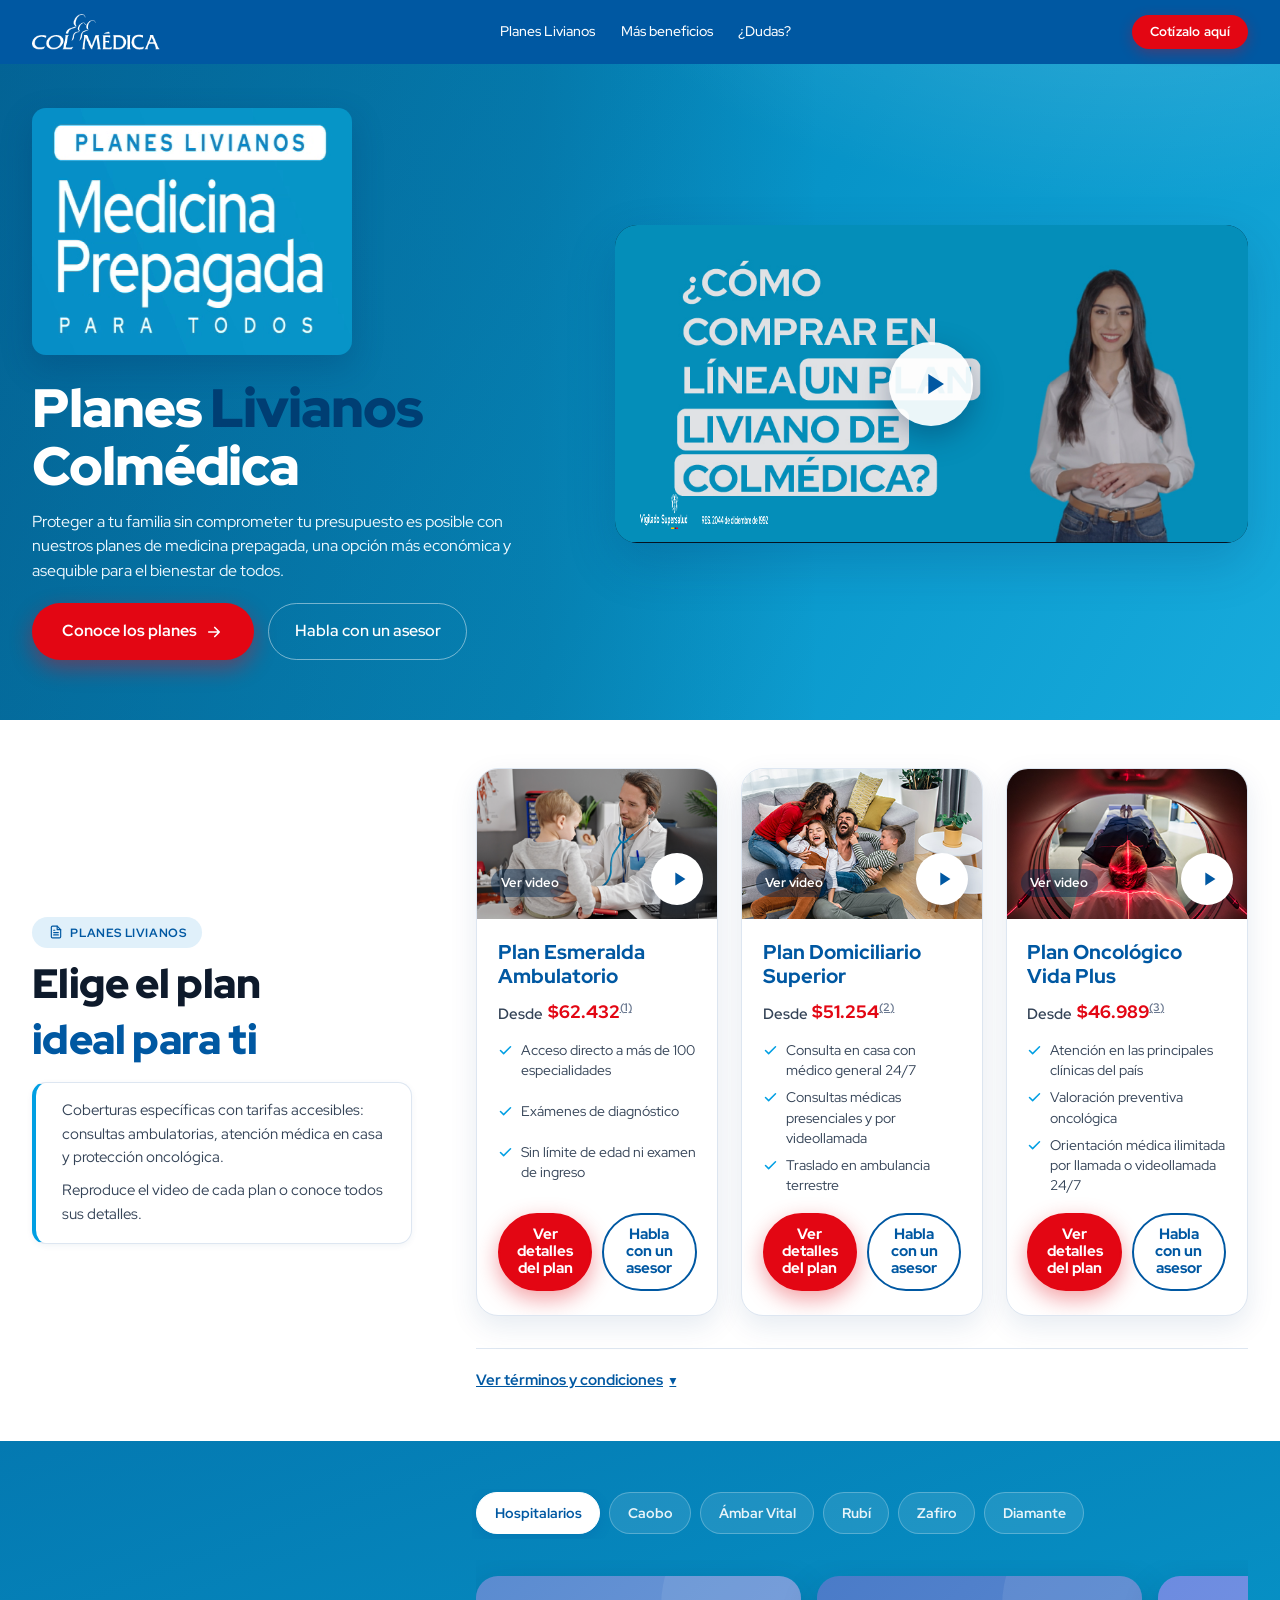
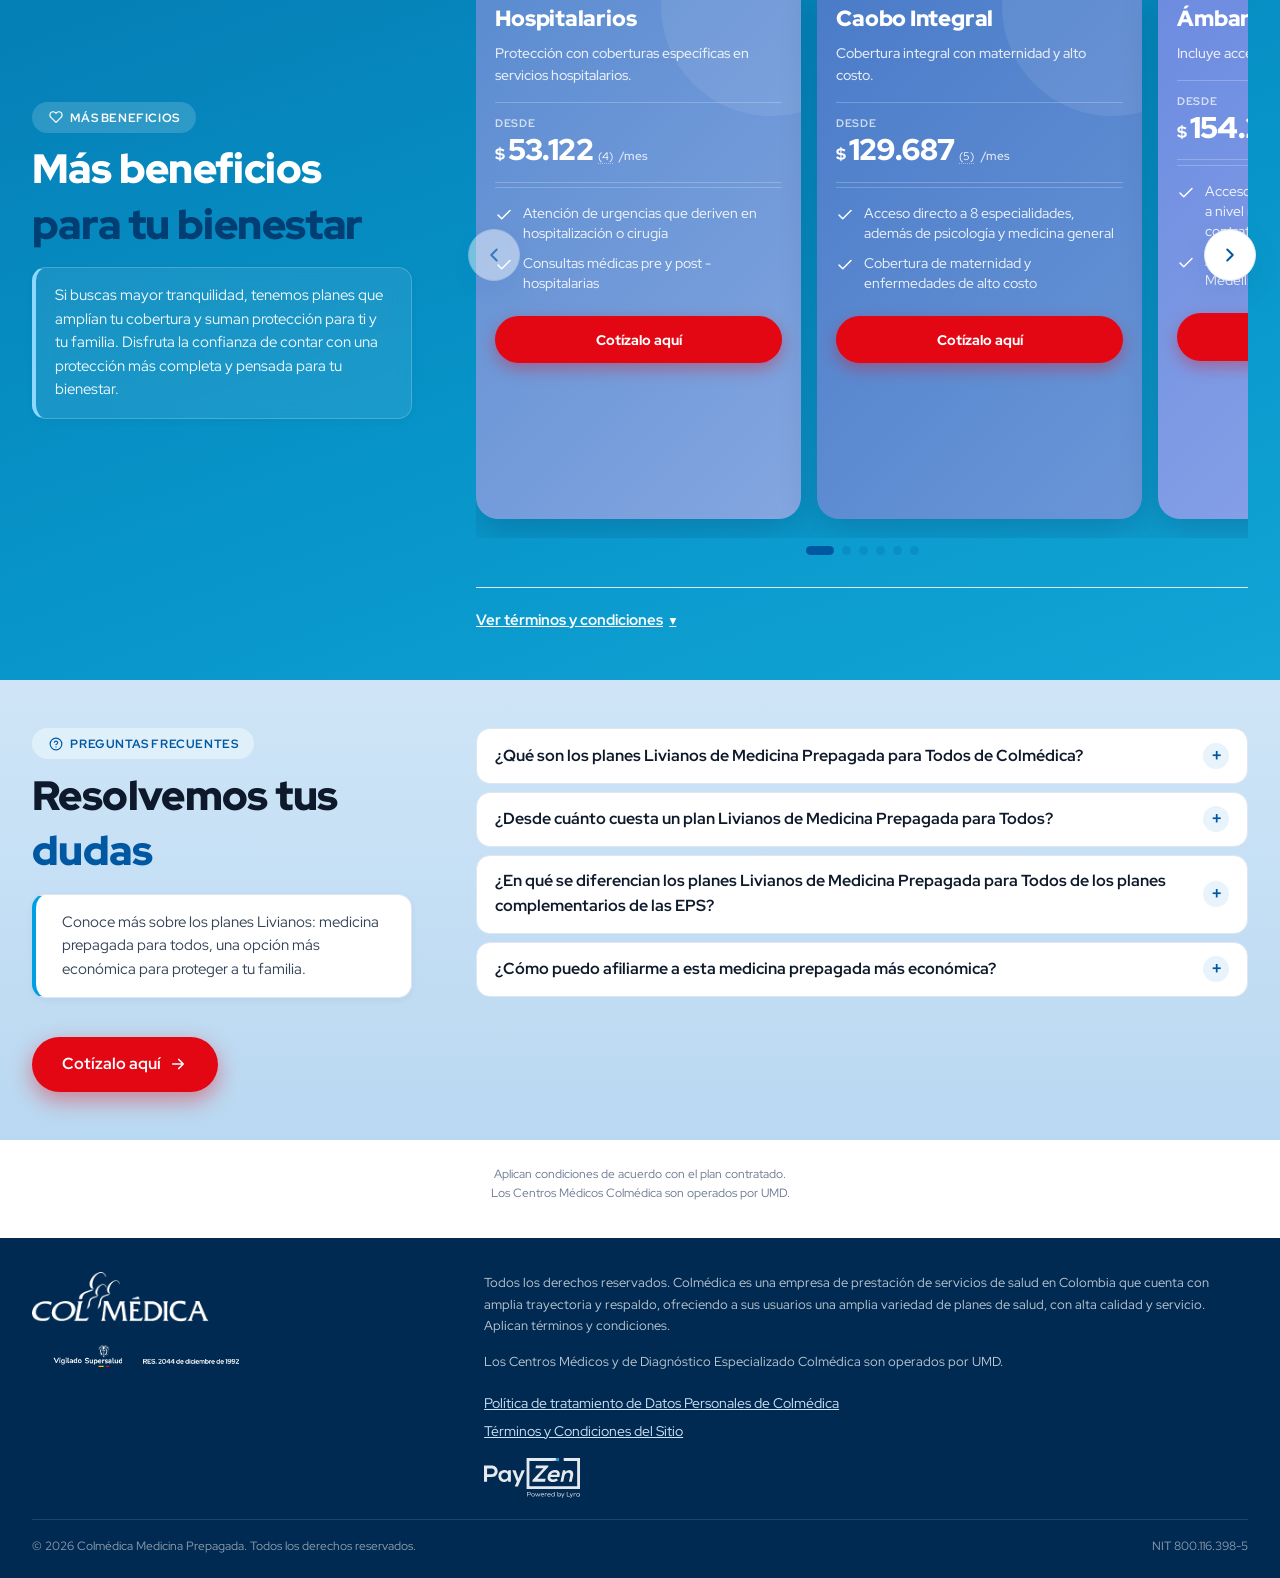
==== commit e271ca72: "SEO tecnico completo, manual de administracion y paquete de despliegue SEO: - canonical y og:url en " ====
--- a/livianos.html
+++ b/livianos.html
@@ -1,10 +1,10 @@
 <!DOCTYPE html>
-<html lang="es">
+<html lang="es-CO">
 <head>
 <meta charset="UTF-8" />
 <meta name="viewport" content="width=device-width, initial-scale=1.0" />
-<title>Planes Livianos Colmédica | Medicina Prepagada Accesible</title>
-<meta name="description" content="Complementa tu atención médica con los planes livianos de Colmédica: Esmeralda Ambulatorio, Domiciliario Superior y Oncológico Vida Plus. Medicina prepagada accesible, 100% online, sin cuota de inscripción ni examen médico de ingreso." />
+<title>Planes Livianos Colmédica | Medicina Prepagada para Todos</title>
+<meta name="description" content="Planes Livianos de Colmédica: medicina prepagada desde $46.989 al mes. Esmeralda Ambulatorio, Domiciliario Superior y Oncológico Vida Plus, 100% en línea." />
 <meta name="keywords" content="planes livianos, Colmédica, medicina prepagada, Esmeralda Ambulatorio, Domiciliario Superior, Oncológico Vida Plus, medicina prepagada económica, salud Colombia" />
 <meta name="author" content="Colmédica Medicina Prepagada" />
 <meta name="robots" content="index, follow, max-image-preview:large, max-snippet:-1, max-video-preview:-1" />
@@ -19,12 +19,31 @@
 <link rel="icon" type="image/png" sizes="16x16" href="livianos/fotos/favicon-16.png" />
 <link rel="apple-touch-icon" sizes="180x180" href="livianos/fotos/apple-touch-icon.png" />
 
+<!-- ============================================================
+     SEO — DOMINIO FINAL
+     Cambia https://www.colmedica.com por el dominio donde publiques la pagina
+     (en canonical y en og:url). Si no lo cambias, el script de
+     livianos/js/app.js lo ajusta solo al dominio real.
+     ============================================================ -->
+<link rel="canonical" href="https://www.colmedica.com/livianos.html" />
+<meta property="og:url" content="https://www.colmedica.com/livianos.html" />
+
 <!-- Open Graph -->
 <meta property="og:type" content="website" />
 <meta property="og:site_name" content="Colmédica Medicina Prepagada" />
-<meta property="og:title" content="Planes Livianos Colmédica | Medicina Prepagada Accesible" />
-<meta property="og:description" content="Complementa tu atención médica con los planes livianos de Colmédica. Medicina prepagada accesible para todos: 100% online, sin cuota de inscripción ni examen médico de ingreso." />
-<meta property="og:image" content="livianos/fotos/fondo-video.png" />
+<meta property="og:title" content="Planes Livianos Colmédica | Medicina Prepagada para Todos" />
+<meta property="og:description" content="Planes Livianos de Colmédica: medicina prepagada desde $46.989 al mes. Esmeralda Ambulatorio, Domiciliario Superior y Oncológico Vida Plus, 100% en línea." />
+<meta property="og:image" content="https://www.colmedica.com/livianos/fotos/og-image.jpg" />
+<meta property="og:image:type" content="image/jpeg" />
+<meta property="og:image:width" content="1200" />
+<meta property="og:image:height" content="630" />
+<meta property="og:image:alt" content="Planes Livianos Colmédica — Medicina Prepagada para Todos" />
+<!-- Twitter / X Cards -->
+<meta name="twitter:card" content="summary_large_image" />
+<meta name="twitter:title" content="Planes Livianos Colmédica | Medicina Prepagada para Todos" />
+<meta name="twitter:description" content="Planes Livianos de Colmédica: medicina prepagada desde $46.989 al mes. Esmeralda Ambulatorio, Domiciliario Superior y Oncológico Vida Plus, 100% en línea." />
+<meta name="twitter:image" content="https://www.colmedica.com/livianos/fotos/og-image.jpg" />
+<meta name="twitter:image:alt" content="Planes Livianos Colmédica — Medicina Prepagada para Todos" />
 <meta property="og:locale" content="es_CO" />
 
 <!-- ============================================================
@@ -65,12 +84,13 @@
 </script>
 
 <!-- Red Hat Display (manual de marca) -->
+<link rel="preload" as="image" href="livianos/fotos/badge-planes-livianos.png" fetchpriority="high">
 <link rel="preconnect" href="https://fonts.googleapis.com">
 <link rel="preconnect" href="https://fonts.gstatic.com" crossorigin>
 <link href="https://fonts.googleapis.com/css2?family=Red+Hat+Display:wght@400;500;700;900&display=swap" rel="stylesheet">
 
 <!-- El ?v= es la "versión". Cada vez que edites estilos.css, SUBE este número -->
-<link rel="stylesheet" href="livianos/css/estilos.css?v=5">
+<link rel="stylesheet" href="livianos/css/estilos.css?v=7">
 
 <!-- =========== DATOS ESTRUCTURADOS (schema.org / JSON-LD) =========== -->
 <script type="application/ld+json">
@@ -78,16 +98,32 @@
   "@context": "https://schema.org",
   "@graph": [
     {
-      "@type": ["MedicalOrganization", "Organization"],
-      "@id": "#organization",
+      "@type": [
+        "MedicalOrganization",
+        "Organization"
+      ],
+      "@id": "https://www.colmedica.com/#organization",
       "name": "Colmédica Medicina Prepagada",
       "alternateName": "Colmédica",
-      "url": "https://www.colmedica.com",
+      "url": "https://www.colmedica.com/",
+      "logo": {
+        "@type": "ImageObject",
+        "url": "https://www.colmedica.com/livianos/fotos/colmedica-logo-white.png",
+        "width": 195,
+        "height": 55
+      },
+      "image": "https://www.colmedica.com/livianos/fotos/og-image.jpg",
       "slogan": "En Colmédica te queremos bien",
-      "description": "Colmédica es una compañía de medicina prepagada en Colombia. Sus planes livianos ofrecen coberturas específicas con tarifas accesibles: consultas ambulatorias, atención domiciliaria y protección oncológica.",
-      "areaServed": { "@type": "Country", "name": "Colombia" },
+      "description": "Colmédica es una compañía de medicina prepagada en Colombia. Sus planes Livianos ofrecen coberturas específicas con tarifas accesibles: consultas ambulatorias, atención médica en casa y protección oncológica.",
+      "areaServed": {
+        "@type": "Country",
+        "name": "Colombia"
+      },
+      "address": {
+        "@type": "PostalAddress",
+        "addressCountry": "CO"
+      },
       "sameAs": [
-        "https://www.colmedica.com",
         "https://www.facebook.com/Colmedica",
         "https://www.instagram.com/colmedica",
         "https://www.linkedin.com/company/colmedica",
@@ -95,24 +131,164 @@
       ]
     },
     {
-      "@type": "OfferCatalog",
-      "@id": "#planes-livianos",
-      "name": "Planes Livianos de medicina prepagada Colmédica",
-      "provider": { "@id": "#organization" },
+      "@type": "WebSite",
+      "@id": "https://www.colmedica.com/#website",
+      "url": "https://www.colmedica.com/",
+      "name": "Planes Livianos Colmédica",
+      "inLanguage": "es-CO",
+      "publisher": {
+        "@id": "https://www.colmedica.com/#organization"
+      }
+    },
+    {
+      "@type": "WebPage",
+      "@id": "https://www.colmedica.com/livianos.html#webpage",
+      "url": "https://www.colmedica.com/livianos.html",
+      "name": "Planes Livianos Colmédica | Medicina Prepagada para Todos",
+      "description": "Planes Livianos de Colmédica: medicina prepagada desde $46.989 al mes. Esmeralda Ambulatorio, Domiciliario Superior y Oncológico Vida Plus, 100% en línea.",
+      "isPartOf": {
+        "@id": "https://www.colmedica.com/#website"
+      },
+      "about": {
+        "@id": "https://www.colmedica.com/#organization"
+      },
+      "primaryImageOfPage": "https://www.colmedica.com/livianos/fotos/og-image.jpg",
+      "inLanguage": "es-CO",
+      "breadcrumb": {
+        "@id": "https://www.colmedica.com/livianos.html#breadcrumb"
+      }
+    },
+    {
+      "@type": "BreadcrumbList",
+      "@id": "https://www.colmedica.com/livianos.html#breadcrumb",
       "itemListElement": [
-        { "@type": "Offer", "name": "Plan Esmeralda Ambulatorio", "category": "Medicina prepagada", "price": "62432", "priceCurrency": "COP", "availability": "https://schema.org/InStock", "url": "plan-esmeralda-ambulatorio.html", "itemOffered": { "@type": "Service", "name": "Plan Esmeralda Ambulatorio", "serviceType": "Medicina prepagada", "provider": { "@id": "#organization" } } },
-        { "@type": "Offer", "name": "Plan Domiciliario Superior", "category": "Medicina prepagada", "price": "51254", "priceCurrency": "COP", "availability": "https://schema.org/InStock", "url": "plan-domiciliario-superior.html", "itemOffered": { "@type": "Service", "name": "Plan Domiciliario Superior", "serviceType": "Medicina prepagada", "provider": { "@id": "#organization" } } },
-        { "@type": "Offer", "name": "Plan Oncológico Vida Plus", "category": "Medicina prepagada", "price": "46989", "priceCurrency": "COP", "availability": "https://schema.org/InStock", "url": "plan-oncologico-vida-plus.html", "itemOffered": { "@type": "Service", "name": "Plan Oncológico Vida Plus", "serviceType": "Medicina prepagada", "provider": { "@id": "#organization" } } }
+        {
+          "@type": "ListItem",
+          "position": 1,
+          "name": "Inicio",
+          "item": "https://www.colmedica.com/"
+        },
+        {
+          "@type": "ListItem",
+          "position": 2,
+          "name": "Planes Livianos",
+          "item": "https://www.colmedica.com/livianos.html"
+        }
       ]
     },
     {
+      "@type": "OfferCatalog",
+      "@id": "https://www.colmedica.com/livianos.html#catalogo",
+      "name": "Planes Livianos de medicina prepagada Colmédica",
+      "provider": {
+        "@id": "https://www.colmedica.com/#organization"
+      },
+      "itemListElement": [
+        {
+          "@type": "Offer",
+          "name": "Plan Esmeralda Ambulatorio",
+          "price": "62432",
+          "priceCurrency": "COP",
+          "priceValidUntil": "2026-12-31",
+          "availability": "https://schema.org/InStock",
+          "url": "https://www.colmedica.com/plan-esmeralda-ambulatorio.html",
+          "category": "Medicina prepagada",
+          "itemOffered": {
+            "@type": "Service",
+            "name": "Plan Esmeralda Ambulatorio",
+            "serviceType": "Medicina prepagada",
+            "provider": {
+              "@id": "https://www.colmedica.com/#organization"
+            }
+          }
+        },
+        {
+          "@type": "Offer",
+          "name": "Plan Domiciliario Superior",
+          "price": "51254",
+          "priceCurrency": "COP",
+          "priceValidUntil": "2026-12-31",
+          "availability": "https://schema.org/InStock",
+          "url": "https://www.colmedica.com/plan-domiciliario-superior.html",
+          "category": "Medicina prepagada",
+          "itemOffered": {
+            "@type": "Service",
+            "name": "Plan Domiciliario Superior",
+            "serviceType": "Medicina prepagada",
+            "provider": {
+              "@id": "https://www.colmedica.com/#organization"
+            }
+          }
+        },
+        {
+          "@type": "Offer",
+          "name": "Plan Oncológico Vida Plus",
+          "price": "46989",
+          "priceCurrency": "COP",
+          "priceValidUntil": "2026-12-31",
+          "availability": "https://schema.org/InStock",
+          "url": "https://www.colmedica.com/plan-oncologico-vida-plus.html",
+          "category": "Medicina prepagada",
+          "itemOffered": {
+            "@type": "Service",
+            "name": "Plan Oncológico Vida Plus",
+            "serviceType": "Medicina prepagada",
+            "provider": {
+              "@id": "https://www.colmedica.com/#organization"
+            }
+          }
+        }
+      ]
+    },
+    {
+      "@type": "VideoObject",
+      "name": "¿Cómo comprar en línea un plan Liviano de Colmédica?",
+      "description": "Video explicativo sobre cómo adquirir en línea un plan Liviano de medicina prepagada de Colmédica.",
+      "thumbnailUrl": "https://www.colmedica.com/livianos/fotos/og-image.jpg",
+      "contentUrl": "https://www.colmedica.com/livianos/videos/Bienvenida_e-commerce.mp4",
+      "uploadDate": "2026-07-01",
+      "duration": "PT34S",
+      "publisher": {
+        "@id": "https://www.colmedica.com/#organization"
+      },
+      "inLanguage": "es-CO"
+    },
+    {
       "@type": "FAQPage",
-      "@id": "#faq",
+      "@id": "https://www.colmedica.com/livianos.html#faq",
       "mainEntity": [
-        { "@type": "Question", "name": "¿Qué son los planes Livianos de Medicina Prepagada para Todos de Colmédica?", "acceptedAnswer": { "@type": "Answer", "text": "Es una opción de medicina prepagada más económica pensada para proteger a tu familia sin comprometer tu presupuesto. A diferencia de los planes complementarios de las EPS, nuestros planes de medicina prepagada te ofrecen cobertura específica y acceso rápido a servicios de salud." } },
-        { "@type": "Question", "name": "¿Desde cuánto cuesta un plan Livianos de Medicina Prepagada para Todos?", "acceptedAnswer": { "@type": "Answer", "text": "Puedes acceder a nuestros planes desde $46.989 al mes. Tenemos 3 opciones de planes para que elijas la que mejor se adapte a ti y a tu familia." } },
-        { "@type": "Question", "name": "¿En qué se diferencian los planes Livianos de Medicina Prepagada para Todos de los planes complementarios de las EPS?", "acceptedAnswer": { "@type": "Answer", "text": "Los planes complementarios de las EPS dependen de la EPS base. Nuestros planes Livianos son independientes y te dan cobertura específica, atención directa y beneficios como la atención médica en casa o el acceso directo a más de 100 especialidades, además de disfrutar de la comodidad de los Centros Médicos Colmédica." } },
-        { "@type": "Question", "name": "¿Cómo puedo afiliarme a esta medicina prepagada más económica?", "acceptedAnswer": { "@type": "Answer", "text": "Es muy fácil. Puedes afiliarte en pocos minutos haciendo clic en el botón Cotízalo aquí. Afíliate hoy a un plan Liviano y garantiza para tu familia protección y cuidado con opciones de medicina prepagada más económica." } }
+        {
+          "@type": "Question",
+          "name": "¿Qué son los planes Livianos de Medicina Prepagada para Todos de Colmédica?",
+          "acceptedAnswer": {
+            "@type": "Answer",
+            "text": "Es una opción de medicina prepagada más económica pensada para proteger a tu familia sin comprometer tu presupuesto. A diferencia de los planes complementarios de las EPS, nuestros planes de medicina prepagada te ofrecen cobertura específica y acceso rápido a servicios de salud."
+          }
+        },
+        {
+          "@type": "Question",
+          "name": "¿Desde cuánto cuesta un plan Livianos de Medicina Prepagada para Todos?",
+          "acceptedAnswer": {
+            "@type": "Answer",
+            "text": "Puedes acceder a nuestros planes desde $46.989 al mes. Tenemos 3 opciones de planes para que elijas la que mejor se adapte a ti y a tu familia."
+          }
+        },
+        {
+          "@type": "Question",
+          "name": "¿En qué se diferencian los planes Livianos de Medicina Prepagada para Todos de los planes complementarios de las EPS?",
+          "acceptedAnswer": {
+            "@type": "Answer",
+            "text": "Los planes complementarios de las EPS dependen de la EPS base. Nuestros planes Livianos son independientes y te dan cobertura específica, atención directa y beneficios como la atención médica en casa o el acceso directo a más de 100 especialidades, además de disfrutar de la comodidad de los Centros Médicos Colmédica."
+          }
+        },
+        {
+          "@type": "Question",
+          "name": "¿Cómo puedo afiliarme a esta medicina prepagada más económica?",
+          "acceptedAnswer": {
+            "@type": "Answer",
+            "text": "Es muy fácil. Puedes afiliarte en pocos minutos haciendo clic en el botón Cotízalo aquí. Afíliate hoy a un plan Liviano y garantiza para tu familia protección y cuidado con opciones de medicina prepagada más económica."
+          }
+        }
       ]
     }
   ]
@@ -134,7 +310,7 @@
 <header class="site-header" id="siteHeader">
   <div class="wrap header-inner">
     <a href="#" class="logo-link" aria-label="Colmédica inicio">
-      <img src="livianos/fotos/colmedica-logo-white.png" alt="Colmédica" class="brand-logo">
+      <img src="livianos/fotos/colmedica-logo-white.png" alt="Colmédica" class="brand-logo" width="195" height="55" loading="eager" fetchpriority="high" decoding="async">
     </a>
 
     <nav class="main-nav">
@@ -166,7 +342,7 @@
   <div class="wrap hero-wrap">
     <div class="hero-grid">
       <div class="hero-copy">
-        <img src="livianos/fotos/badge-planes-livianos.png" alt="Planes Livianos: Medicina Prepagada para Todos" class="hero-badge">
+        <img src="livianos/fotos/badge-planes-livianos.png" alt="Planes Livianos: Medicina Prepagada para Todos" class="hero-badge" width="420" height="247" loading="eager" fetchpriority="high" decoding="async">
         <h1>Planes <em>Livianos</em> Colmédica</h1>
         <p class="hero-sub">Proteger a tu familia sin comprometer tu presupuesto es posible con nuestros planes de medicina prepagada, una opción más económica y asequible para el bienestar de todos.</p>
         <div class="hero-ctas">
@@ -188,7 +364,7 @@
             <svg viewBox="0 0 24 24" fill="currentColor"><path d="M8 5v14l11-7z"/></svg>
           </span>
         </button>
-        <span class="vigilado-video"><img src="livianos/fotos/logo-SuperSalud-Res-white.png" alt="Vigilado Supersalud"></span>
+        <span class="vigilado-video"><img src="livianos/fotos/logo-SuperSalud-Res-white.png" alt="Vigilado Supersalud" width="366" height="44" loading="eager" fetchpriority="high" decoding="async"></span>
       </div>
     </div>
 
@@ -215,7 +391,7 @@
         <!-- Plan Esmeralda Ambulatorio -->
         <article class="lplan-card">
           <button class="lplan-media" type="button" onclick="openPlanVideo('esmeralda')" aria-label="Ver video del Plan Esmeralda Ambulatorio">
-            <img src="livianos/fotos/EsmeraldaAmbulatorioHome.png" alt="Plan Esmeralda Ambulatorio" loading="lazy">
+            <img src="livianos/fotos/EsmeraldaAmbulatorioHome.png" alt="Plan Esmeralda Ambulatorio" loading="lazy" width="405" height="230" decoding="async">
             <span class="lplan-play-label">Ver video</span>
             <span class="lplan-play"><svg viewBox="0 0 24 24" fill="currentColor"><path d="M8 5v14l11-7z"/></svg></span>
           </button>
@@ -237,7 +413,7 @@
         <!-- Plan Domiciliario Superior -->
         <article class="lplan-card">
           <button class="lplan-media" type="button" onclick="openPlanVideo('domiciliario')" aria-label="Ver video del Plan Domiciliario Superior">
-            <img src="livianos/fotos/DomiciliarioSuperiorHome.png" alt="Plan Domiciliario Superior" loading="lazy">
+            <img src="livianos/fotos/DomiciliarioSuperiorHome.png" alt="Plan Domiciliario Superior" loading="lazy" width="405" height="230" decoding="async">
             <span class="lplan-play-label">Ver video</span>
             <span class="lplan-play"><svg viewBox="0 0 24 24" fill="currentColor"><path d="M8 5v14l11-7z"/></svg></span>
           </button>
@@ -259,7 +435,7 @@
         <!-- Plan Oncológico Vida Plus -->
         <article class="lplan-card">
           <button class="lplan-media" type="button" onclick="openPlanVideo('oncologico')" aria-label="Ver video del Plan Oncológico Vida Plus">
-            <img src="livianos/fotos/OncologicoHome.png" alt="Plan Oncológico Vida Plus" loading="lazy">
+            <img src="livianos/fotos/OncologicoHome.png" alt="Plan Oncológico Vida Plus" loading="lazy" width="405" height="230" decoding="async">
             <span class="lplan-play-label">Ver video</span>
             <span class="lplan-play"><svg viewBox="0 0 24 24" fill="currentColor"><path d="M8 5v14l11-7z"/></svg></span>
           </button>
@@ -581,10 +757,10 @@
     <div class="footer-grid">
       <div class="footer-logos">
         <span class="footer-logo-main" aria-label="Colmédica">
-          <img src="livianos/fotos/colmedica-logo-white.png" alt="Colmédica" class="brand-logo-footer">
+          <img src="livianos/fotos/colmedica-logo-white.png" alt="Colmédica" class="brand-logo-footer" width="195" height="55" loading="eager" fetchpriority="high" decoding="async">
         </span>
-        <a href="https://www.supersalud.gov.co/" target="_blank" class="footer-supersalud" aria-label="Vigilado Supersalud">
-          <img src="livianos/fotos/supersalud.png" alt="Vigilado Supersalud">
+        <a href="https://www.supersalud.gov.co/" target="_blank" rel="noopener" class="footer-supersalud" aria-label="Vigilado Supersalud">
+          <img src="livianos/fotos/supersalud.png" alt="Vigilado Supersalud" width="366" height="44" loading="lazy" decoding="async">
         </a>
       </div>
 
@@ -595,7 +771,7 @@
           <a href="https://portalmig.colmedica.com/Paginas/Proteccion-datos.aspx" target="_blank" rel="noopener">Política de tratamiento de Datos Personales de Colmédica</a><br>
           <a href="https://portalmig.colmedica.com/Productos/Paginas/terminos-y-condiciones.aspx" target="_blank" rel="noopener">Términos y Condiciones del Sitio</a>
         </div>
-        <img src="livianos/fotos/logo-payzen.svg" alt="Payzen" class="footer-payzen">
+        <img src="livianos/fotos/logo-payzen.svg" alt="Payzen" class="footer-payzen" loading="lazy" decoding="async">
       </div>
     </div>
 
@@ -612,10 +788,10 @@
     <button class="modal-close" onclick="closePlanVideo()" aria-label="Cerrar">✕</button>
     <div class="modal-plan-video">
       <video id="planVideoPlayer" controls playsinline></video>
-      <span class="vigilado-video vigilado--pill"><img src="livianos/fotos/logo-SuperSalud-Res.png" alt="Vigilado Supersalud"></span>
+      <span class="vigilado-video vigilado--pill"><img src="livianos/fotos/logo-SuperSalud-Res.png" alt="Vigilado Supersalud" width="500" height="68" loading="lazy" decoding="async"></span>
     </div>
     <div class="modal-plan-body">
-      <h2 id="planVideoTitle"></h2>
+      <p class="modal-plan-h" id="planVideoTitle"></p>
       <p class="modal-plan-price" id="planVideoPrice"></p>
       <div class="modal-plan-desc" id="planVideoDesc"></div>
       <p class="modal-plan-cond" id="planVideoCond"></p>
@@ -628,7 +804,7 @@
 </div>
 
 <!-- El ?v= es la "versión". Cada vez que edites app.js, SUBE este número -->
-<script src="livianos/js/app.js?v=5"></script>
+<script src="livianos/js/app.js?v=6"></script>
 
 </body>
 </html>
--- a/livianos/css/estilos.css
+++ b/livianos/css/estilos.css
@@ -2570,7 +2570,8 @@
 .modal-plan .modal-plan-video { position: relative; background: #06121f; line-height: 0; }
 .modal-plan .modal-plan-video video { width: 100%; height: auto; }
 .modal-plan .modal-plan-body { padding: 1.4rem 1.6rem .4rem; }
-.modal-plan .modal-plan-body h2 { color: var(--blue-serenidad); font-size: 1.45rem; font-weight: 900; }
+.modal-plan .modal-plan-body h2,
+.modal-plan .modal-plan-body .modal-plan-h { color: var(--blue-serenidad); font-size: 1.45rem; font-weight: 900; }
 .modal-plan .modal-plan-price { color: var(--red-bienestar); font-weight: 800; font-size: 1.12rem; margin: .3rem 0 .7rem; }
 .modal-plan .modal-plan-desc ul { margin: 0 0 .6rem 1.1rem; display: grid; gap: .35rem; }
 .modal-plan .modal-plan-desc li { color: var(--ink-2); font-size: .95rem; }
@@ -2728,7 +2729,8 @@
 .floatbar.is-visible { transform: translateY(0); }
 .floatbar .floatbar-inner { display: flex; align-items: center; gap: 1.2rem; }
 .floatbar .floatbar-info { flex: 1; min-width: 0; }
-.floatbar .floatbar-info h2 { color: var(--blue-serenidad); font-size: 1.05rem; font-weight: 900; line-height: 1.2; }
+.floatbar .floatbar-info h2,
+.floatbar .floatbar-info .floatbar-title { color: var(--blue-serenidad); font-size: 1.05rem; font-weight: 900; line-height: 1.2; }
 .floatbar .floatbar-info .floatbar-price { color: var(--red-bienestar); font-weight: 800; font-size: .95rem; }
 .floatbar .btn-tel, .floatbar .btn-buy { padding: .62rem 1.4rem; font-size: .9rem; }
 
@@ -2841,3 +2843,31 @@
 
 /* Numeración continua de notas: livianos (1)-(3), gamas (4)-(9) */
 #planes-terms .terms-list { counter-reset: term 3; }
+
+/* ============================================================
+   ACCESIBILIDAD (WCAG AA) — velo suave en la zona del texto.
+   El azul claro de marca deja el texto en 3.6:1 y el minimo para
+   texto normal es 4.5:1. Este velo solo oscurece el lado izquierdo
+   (donde va el texto); el lado del video conserva el azul claro.
+   ============================================================ */
+.hero.hero--livianos {
+  background:
+    linear-gradient(90deg, rgba(0, 40, 75, .28) 0%, rgba(0, 40, 75, .18) 42%, rgba(0, 40, 75, 0) 64%),
+    radial-gradient(900px 460px at 88% -10%, rgba(255, 255, 255, .18), transparent 60%),
+    linear-gradient(120deg, #0479B1 0%, #0794C8 55%, #17ABDC 100%);
+}
+.iplan-hero {
+  background:
+    linear-gradient(90deg, rgba(0, 40, 75, .28) 0%, rgba(0, 40, 75, .18) 42%, rgba(0, 40, 75, 0) 64%),
+    radial-gradient(1100px 480px at 85% -10%, rgba(255, 255, 255, .16), transparent 60%),
+    linear-gradient(120deg, #0479B1 0%, #0794C8 58%, #17ABDC 100%);
+}
+@media (max-width: 1023px) {
+  /* En movil el texto ocupa todo el ancho: velo parejo */
+  .hero.hero--livianos,
+  .iplan-hero {
+    background:
+      linear-gradient(180deg, rgba(0, 40, 75, .26), rgba(0, 40, 75, .22)),
+      linear-gradient(150deg, #0479B1 0%, #0794C8 55%, #17ABDC 100%);
+  }
+}
